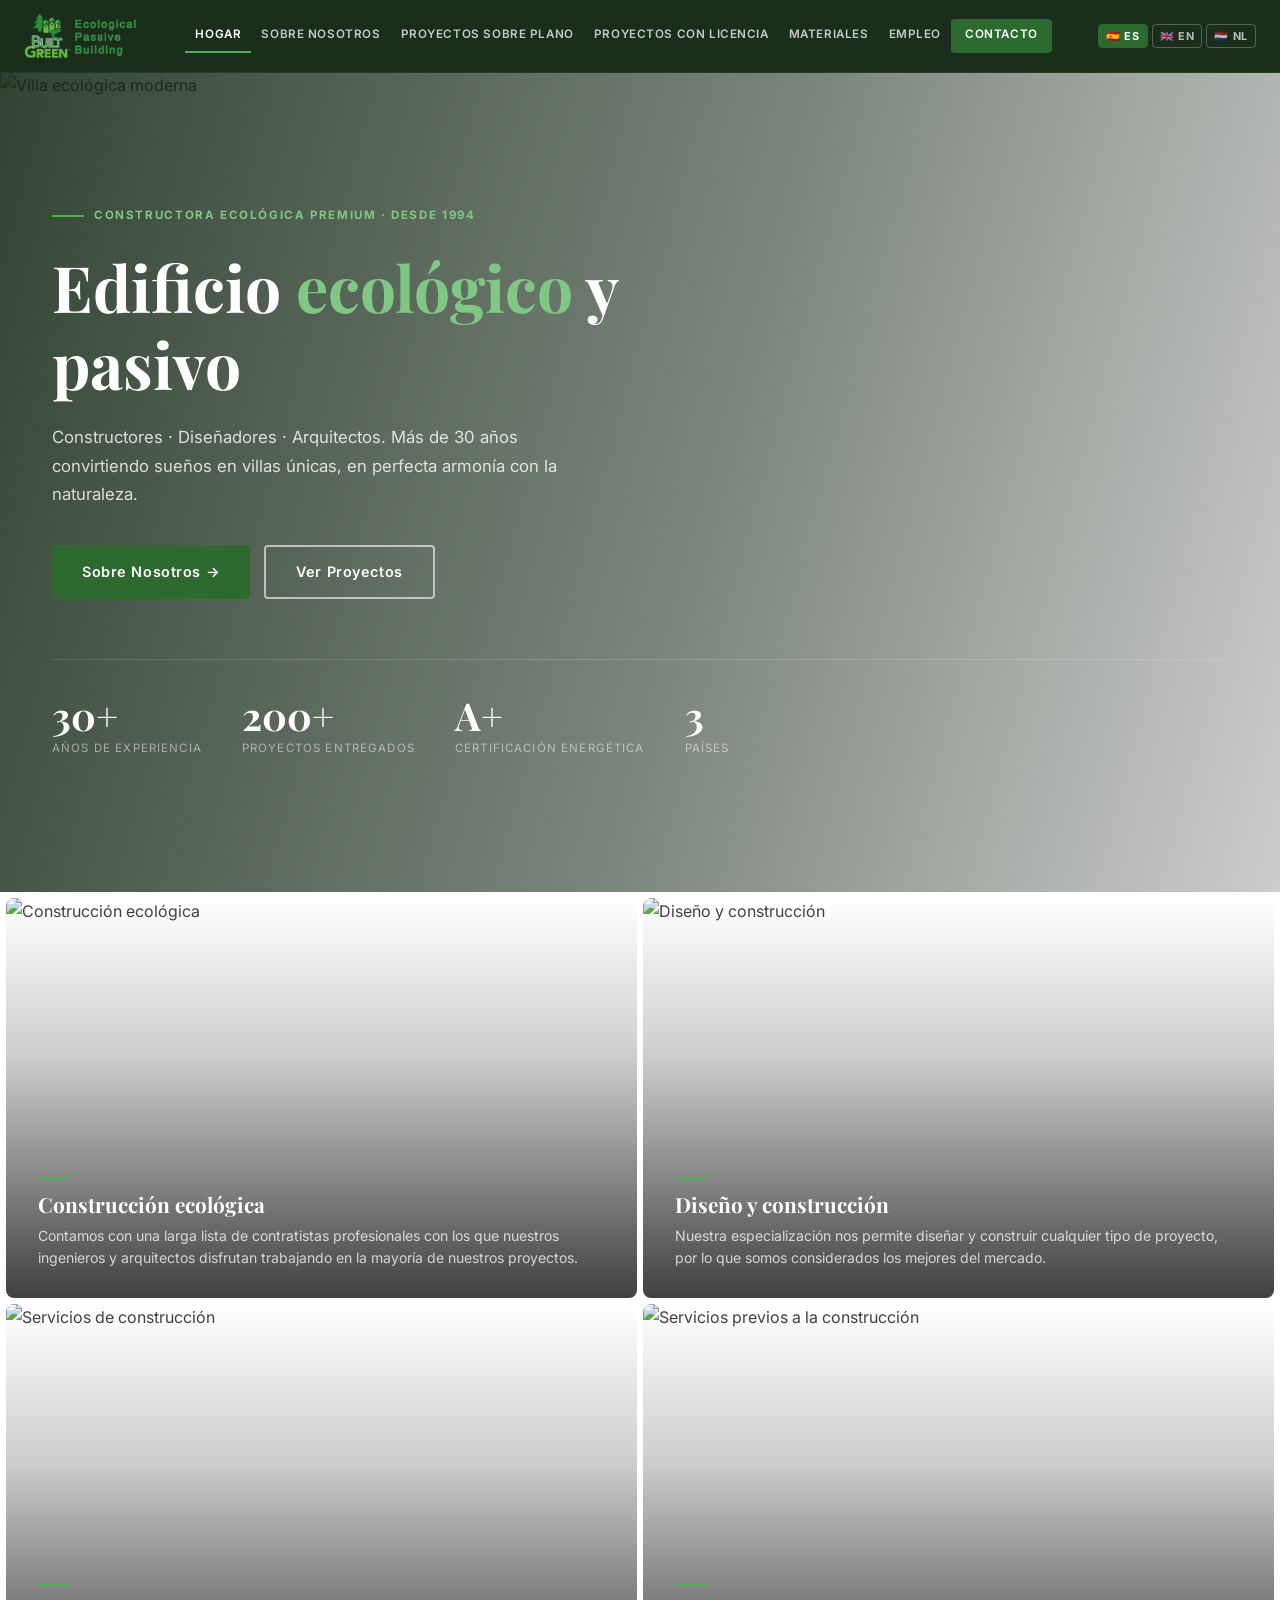
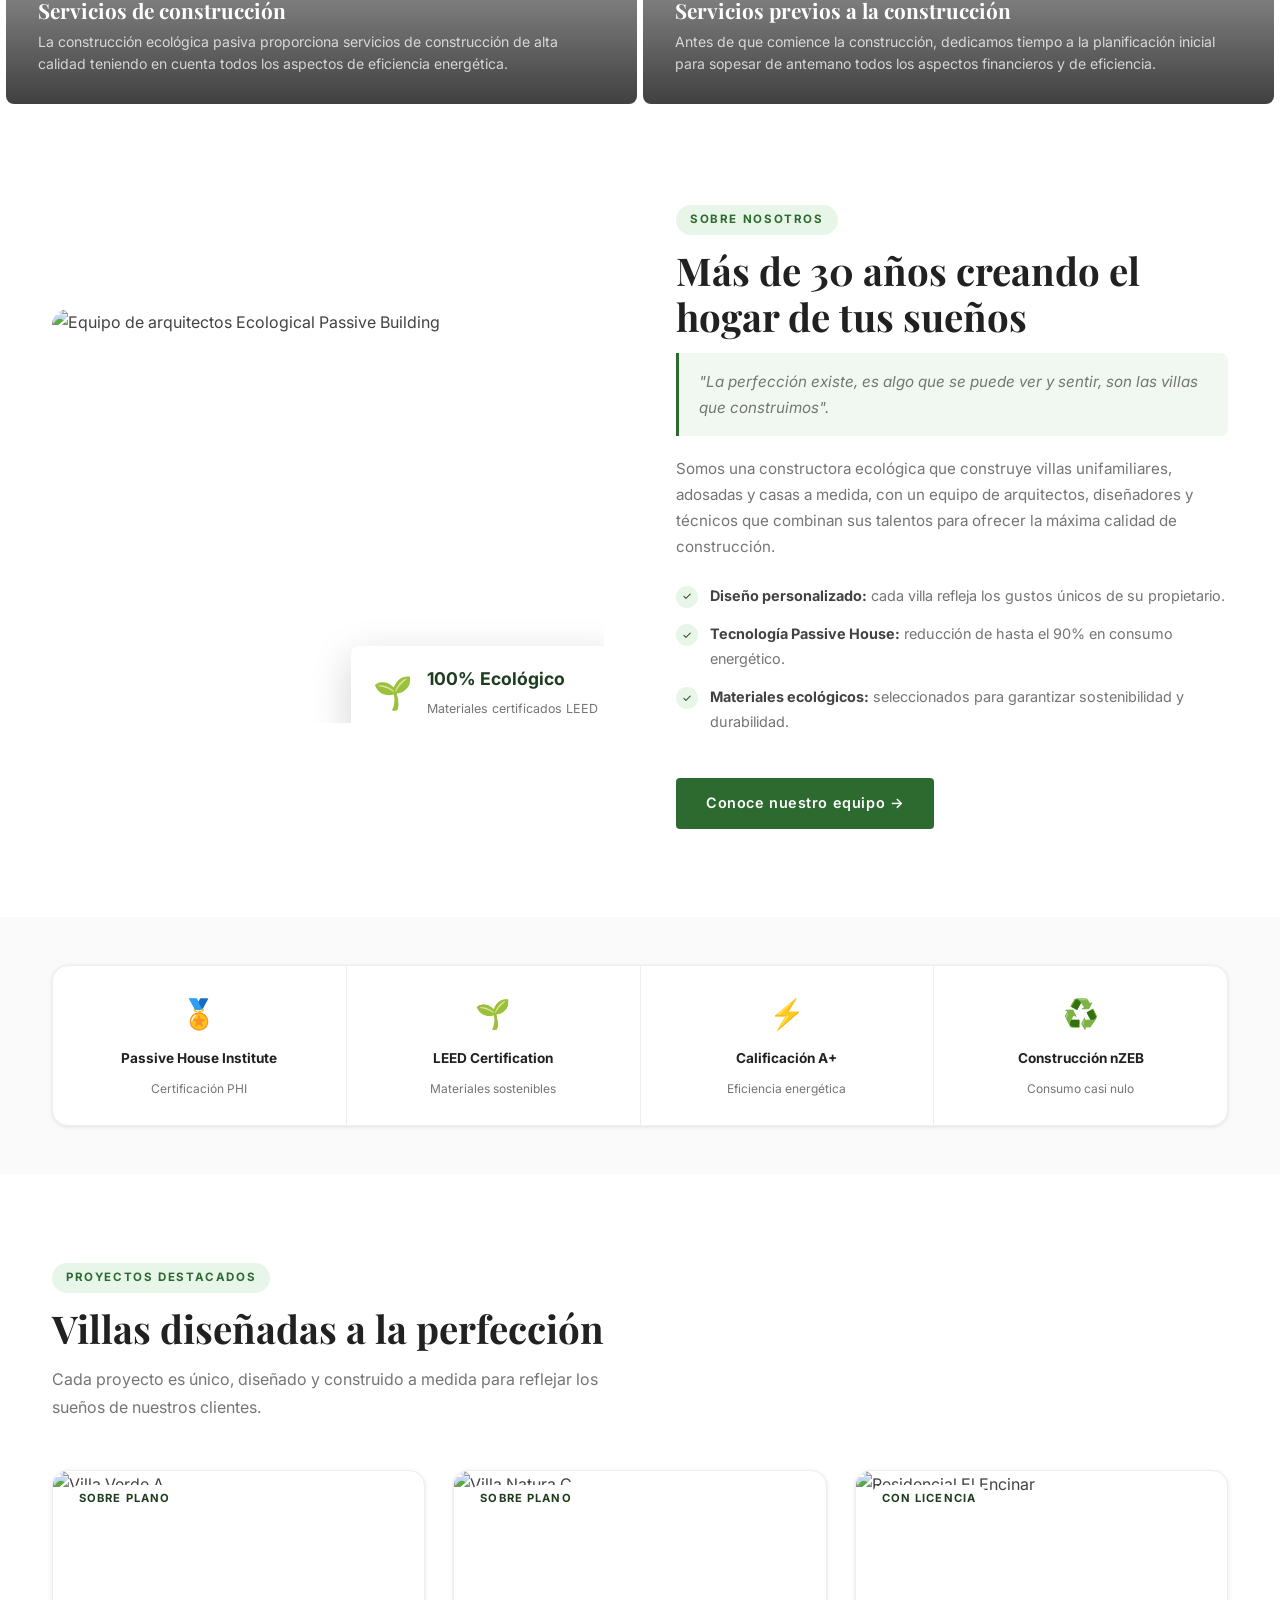
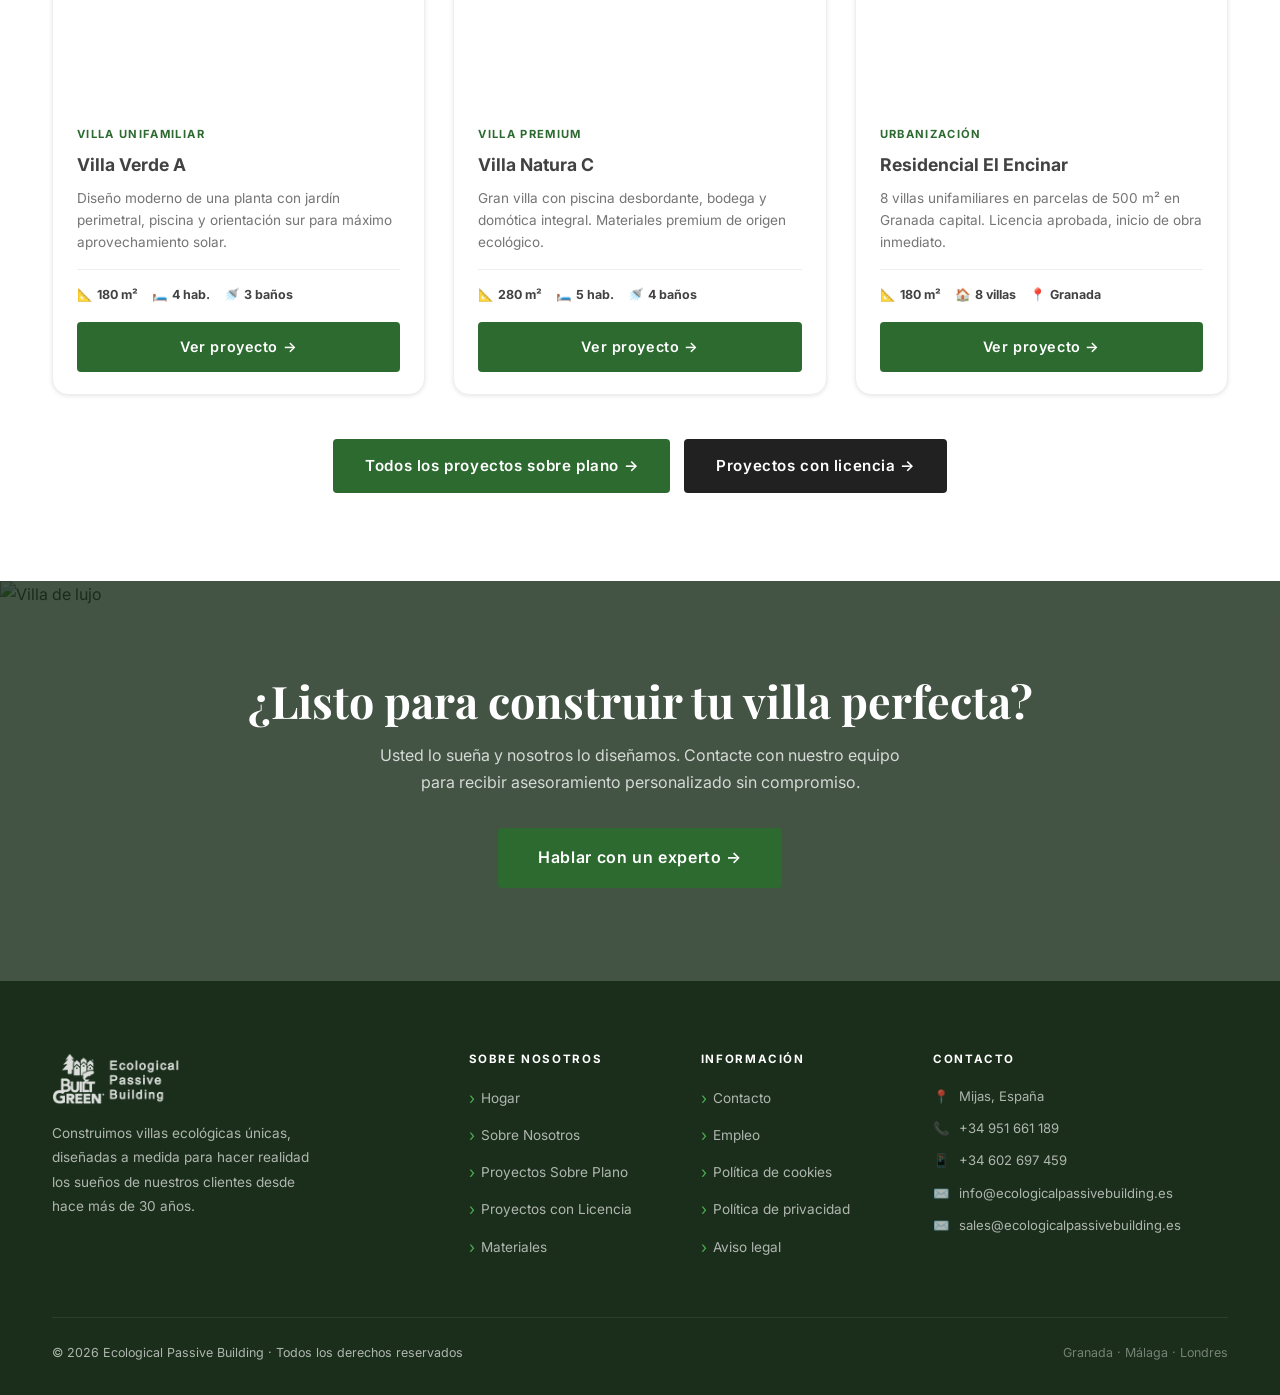
==== index.html @ 822f94fc "Add files via upload" ====
<!DOCTYPE html>
<html lang="es">
<head>
  <meta charset="UTF-8" />
  <meta name="viewport" content="width=device-width, initial-scale=1.0" />
  <title>Ecological Passive Building | Constructora Ecológica en España</title>
  <meta name="description" content="Constructora ecológica especializada en villas unifamiliares y casas pasivas en España. Más de 30 años diseñando y construyendo tu hogar perfecto en Granada y Málaga." />
  <meta name="keywords" content="construcción ecológica, casas pasivas, villas unifamiliares, Granada, Málaga, passive building, construcción sostenible, passive house" />
  <meta property="og:title" content="Ecological Passive Building | Constructora Ecológica" />
  <meta property="og:description" content="Villas unifamiliares y casas pasivas a medida. Más de 30 años de experiencia en construcción ecológica en España." />
  <meta property="og:type" content="website" />
  <meta property="og:image" content="https://images.unsplash.com/photo-1613977257363-707ba9348227?w=1200&q=80" />
  <link rel="canonical" href="https://www.ecologicalpassivebuilding.es/" />
  <link rel="icon" type="image/png" href="images/Logo.png" />
  <link rel="preconnect" href="https://fonts.googleapis.com" />
  <link href="https://fonts.googleapis.com/css2?family=Playfair+Display:wght@400;600;700&family=Inter:wght@300;400;500;600;700&display=swap" rel="stylesheet" />
  <link rel="stylesheet" href="css/styles.css" />
</head>
<body>

<!-- ══ NAVBAR ══════════════════════════════ -->
<nav id="navbar">
  <div class="nav-inner">
    <a href="index.html" class="nav-logo">
      <img src="images/Logo.png" alt="Ecological Passive Building" />
    </a>
    <div class="nav-links" id="navLinks">
      <a href="index.html" data-i18n="nav.home">Hogar</a>
      <a href="sobre-nosotros.html" data-i18n="nav.about">Sobre Nosotros</a>
      <a href="proyectos-plano.html" data-i18n="nav.plan">Proyectos Sobre Plano</a>
      <a href="proyectos-licencia.html" data-i18n="nav.license">Proyectos con Licencia</a>
      <a href="materiales.html" data-i18n="nav.materials">Materiales</a>
      <a href="empleo.html" data-i18n="nav.jobs">Empleo</a>
      <a href="contacto.html" class="nav-cta" data-i18n="nav.contact">Contacto</a>
    </div>
    <div class="nav-right">
      <div class="nav-flags">
        <button class="lang-btn" data-lang="es" title="Español">🇪🇸 ES</button>
        <button class="lang-btn" data-lang="en" title="English">🇬🇧 EN</button>
        <button class="lang-btn" data-lang="nl" title="Nederlands">🇳🇱 NL</button>
      </div>
      <button class="hamburger" id="hamburger" aria-label="Menú">
        <span></span><span></span><span></span>
      </button>
    </div>
  </div>
</nav>

<!-- ══ HERO ════════════════════════════════ -->
<section id="home-hero">
  <div class="home-hero-bg">
    <img src="https://images.unsplash.com/photo-1613977257363-707ba9348227?w=1920&q=85" alt="Villa ecológica moderna" loading="eager" />
  </div>
  <div class="home-hero-content container">
    <div class="hero-eyebrow">
      <span data-i18n="hero.eyebrow">Constructora Ecológica Premium · Desde 1994</span>
    </div>
    <h1 data-i18n="hero.h1">Edificio <em>ecológico</em> y pasivo</h1>
    <p data-i18n="hero.p">Constructores · Diseñadores · Arquitectos. Más de 30 años convirtiendo sueños en villas únicas, en perfecta armonía con la naturaleza.</p>
    <div class="hero-actions">
      <a href="sobre-nosotros.html" class="btn btn-primary" data-i18n="hero.btn1">Sobre Nosotros →</a>
      <a href="proyectos-plano.html" class="btn btn-outline" data-i18n="hero.btn2">Ver Proyectos</a>
    </div>
    <div class="hero-stats">
      <div class="hero-stat">
        <div class="stat-num">30+</div>
        <div class="stat-label" data-i18n="hero.stat1l">Años de experiencia</div>
      </div>
      <div class="hero-stat">
        <div class="stat-num">200+</div>
        <div class="stat-label" data-i18n="hero.stat2l">Proyectos entregados</div>
      </div>
      <div class="hero-stat">
        <div class="stat-num">A+</div>
        <div class="stat-label" data-i18n="hero.stat3l">Certificación energética</div>
      </div>
      <div class="hero-stat">
        <div class="stat-num">3</div>
        <div class="stat-label" data-i18n="hero.stat4l">Países</div>
      </div>
    </div>
  </div>
</section>

<!-- ══ SERVICES GRID ════════════════════════ -->
<section id="services">
  <div class="services-grid">
    <div class="service-card">
      <img src="https://images.unsplash.com/photo-1503387762-592deb58ef4e?w=900&q=80" alt="Construcción ecológica" loading="lazy" />
      <div class="service-content">
        <div class="service-line"></div>
        <h3 data-i18n="svc.h3.1">Construcción ecológica</h3>
        <p data-i18n="svc.p.1">Contamos con una larga lista de contratistas profesionales con los que nuestros ingenieros y arquitectos disfrutan trabajando en la mayoría de nuestros proyectos.</p>
      </div>
    </div>
    <div class="service-card">
      <img src="https://images.unsplash.com/photo-1486325212027-8081e485255e?w=900&q=80" alt="Diseño y construcción" loading="lazy" />
      <div class="service-content">
        <div class="service-line"></div>
        <h3 data-i18n="svc.h3.2">Diseño y construcción</h3>
        <p data-i18n="svc.p.2">Nuestra especialización nos permite diseñar y construir cualquier tipo de proyecto, por lo que somos considerados los mejores del mercado.</p>
      </div>
    </div>
    <div class="service-card">
      <img src="https://images.unsplash.com/photo-1558618666-fcd25c85cd64?w=900&q=80" alt="Servicios de construcción" loading="lazy" />
      <div class="service-content">
        <div class="service-line"></div>
        <h3 data-i18n="svc.h3.3">Servicios de construcción</h3>
        <p data-i18n="svc.p.3">La construcción ecológica pasiva proporciona servicios de construcción de alta calidad teniendo en cuenta todos los aspectos de eficiencia energética.</p>
      </div>
    </div>
    <div class="service-card">
      <img src="https://images.unsplash.com/photo-1600566753190-17f0baa2a6c3?w=900&q=80" alt="Servicios previos a la construcción" loading="lazy" />
      <div class="service-content">
        <div class="service-line"></div>
        <h3 data-i18n="svc.h3.4">Servicios previos a la construcción</h3>
        <p data-i18n="svc.p.4">Antes de que comience la construcción, dedicamos tiempo a la planificación inicial para sopesar de antemano todos los aspectos financieros y de eficiencia.</p>
      </div>
    </div>
  </div>
</section>

<!-- ══ ABOUT SNIPPET ════════════════════════ -->
<section class="section">
  <div class="container">
    <div class="split">
      <div class="split-img">
        <img src="https://images.unsplash.com/photo-1560179707-f14e90ef3623?w=800&q=80" alt="Equipo de arquitectos Ecological Passive Building" loading="lazy" />
        <div class="split-img-badge">
          <div class="badge-icon">🌱</div>
          <div class="badge-body">
            <strong>100% Ecológico</strong>
            <span>Materiales certificados LEED</span>
          </div>
        </div>
      </div>
      <div class="split-text">
        <span class="tag" data-i18n="about.tag">Sobre Nosotros</span>
        <h2 class="section-title" data-i18n="about.h2">Más de 30 años creando el hogar de tus sueños</h2>
        <blockquote data-i18n="about.quote">"La perfección existe, es algo que se puede ver y sentir, son las villas que construimos".</blockquote>
        <p style="color:var(--gray-600);font-size:.95rem;margin-bottom:16px;" data-i18n="about.p">
          Somos una constructora ecológica que construye villas unifamiliares, adosadas y casas a medida, con un equipo de arquitectos, diseñadores y técnicos que combinan sus talentos para ofrecer la máxima calidad de construcción.
        </p>
        <div class="feature-list">
          <div class="feature-item"><div class="feature-check">✓</div><p data-i18n="about.li1"><strong>Diseño personalizado:</strong> cada villa refleja los gustos únicos de su propietario.</p></div>
          <div class="feature-item"><div class="feature-check">✓</div><p data-i18n="about.li2"><strong>Tecnología Passive House:</strong> reducción de hasta el 90% en consumo energético.</p></div>
          <div class="feature-item"><div class="feature-check">✓</div><p data-i18n="about.li3"><strong>Materiales ecológicos:</strong> seleccionados para garantizar sostenibilidad y durabilidad.</p></div>
        </div>
        <a href="sobre-nosotros.html" class="btn btn-primary" style="margin-top:20px;" data-i18n="about.btn">Conoce nuestro equipo →</a>
      </div>
    </div>
  </div>
</section>

<!-- ══ CERTIFICATIONS ═══════════════════════ -->
<section class="section section-alt" style="padding:48px 0;">
  <div class="container">
    <div class="cert-strip">
      <div class="cert-item"><div class="icon">🏅</div><strong>Passive House Institute</strong><span>Certificación PHI</span></div>
      <div class="cert-item"><div class="icon">🌱</div><strong>LEED Certification</strong><span>Materiales sostenibles</span></div>
      <div class="cert-item"><div class="icon">⚡</div><strong>Calificación A+</strong><span>Eficiencia energética</span></div>
      <div class="cert-item"><div class="icon">♻️</div><strong>Construcción nZEB</strong><span>Consumo casi nulo</span></div>
    </div>
  </div>
</section>

<!-- ══ FEATURED PROJECTS ════════════════════ -->
<section class="section">
  <div class="container">
    <div class="section-header" style="margin-bottom:48px;">
      <span class="tag">Proyectos Destacados</span>
      <h2 class="section-title">Villas diseñadas a la perfección</h2>
      <p class="section-lead">Cada proyecto es único, diseñado y construido a medida para reflejar los sueños de nuestros clientes.</p>
    </div>
    <div class="grid-3">
      <div class="project-card">
        <div class="project-card-img">
          <img src="https://images.unsplash.com/photo-1600596542815-ffad4c1539a9?w=700&q=80" alt="Villa Verde A" loading="lazy" />
          <span class="card-badge">Sobre Plano</span>
        </div>
        <div class="project-card-body">
          <div class="card-category">Villa Unifamiliar</div>
          <div class="card-title">Villa Verde A</div>
          <div class="card-desc">Diseño moderno de una planta con jardín perimetral, piscina y orientación sur para máximo aprovechamiento solar.</div>
          <div class="card-meta">
            <span class="card-meta-item">📐 <strong>180 m²</strong></span>
            <span class="card-meta-item">🛏️ <strong>4 hab.</strong></span>
            <span class="card-meta-item">🚿 <strong>3 baños</strong></span>
          </div>
          <a href="proyectos-plano.html" class="btn btn-primary" style="width:100%;justify-content:center;margin-top:16px;">Ver proyecto →</a>
        </div>
      </div>
      <div class="project-card">
        <div class="project-card-img">
          <img src="https://images.unsplash.com/photo-1512917774080-9991f1c4c750?w=700&q=80" alt="Villa Natura C" loading="lazy" />
          <span class="card-badge">Sobre Plano</span>
        </div>
        <div class="project-card-body">
          <div class="card-category">Villa Premium</div>
          <div class="card-title">Villa Natura C</div>
          <div class="card-desc">Gran villa con piscina desbordante, bodega y domótica integral. Materiales premium de origen ecológico.</div>
          <div class="card-meta">
            <span class="card-meta-item">📐 <strong>280 m²</strong></span>
            <span class="card-meta-item">🛏️ <strong>5 hab.</strong></span>
            <span class="card-meta-item">🚿 <strong>4 baños</strong></span>
          </div>
          <a href="proyectos-plano.html" class="btn btn-primary" style="width:100%;justify-content:center;margin-top:16px;">Ver proyecto →</a>
        </div>
      </div>
      <div class="project-card">
        <div class="project-card-img">
          <img src="https://images.unsplash.com/photo-1600607687939-ce8a6c25118c?w=700&q=80" alt="Residencial El Encinar" loading="lazy" />
          <span class="card-badge">Con Licencia</span>
        </div>
        <div class="project-card-body">
          <div class="card-category">Urbanización</div>
          <div class="card-title">Residencial El Encinar</div>
          <div class="card-desc">8 villas unifamiliares en parcelas de 500 m² en Granada capital. Licencia aprobada, inicio de obra inmediato.</div>
          <div class="card-meta">
            <span class="card-meta-item">📐 <strong>180 m²</strong></span>
            <span class="card-meta-item">🏠 <strong>8 villas</strong></span>
            <span class="card-meta-item">📍 <strong>Granada</strong></span>
          </div>
          <a href="proyectos-licencia.html" class="btn btn-primary" style="width:100%;justify-content:center;margin-top:16px;">Ver proyecto →</a>
        </div>
      </div>
    </div>
    <div style="text-align:center;margin-top:44px;display:flex;gap:14px;justify-content:center;flex-wrap:wrap;">
      <a href="proyectos-plano.html" class="btn btn-primary" style="font-size:.95rem;padding:14px 32px;">Todos los proyectos sobre plano →</a>
      <a href="proyectos-licencia.html" class="btn btn-dark" style="font-size:.95rem;padding:14px 32px;">Proyectos con licencia →</a>
    </div>
  </div>
</section>

<!-- ══ CTA BANNER ═══════════════════════════ -->
<section style="position:relative;height:400px;overflow:hidden;display:flex;align-items:center;">
  <img src="https://images.unsplash.com/photo-1600585154340-be6161a56a0c?w=1920&q=80" alt="Villa de lujo"
       style="position:absolute;inset:0;width:100%;height:100%;object-fit:cover;" loading="lazy" />
  <div style="position:absolute;inset:0;background:rgba(15,35,16,.78);"></div>
  <div class="container" style="position:relative;z-index:1;text-align:center;">
    <h2 style="font-size:clamp(1.8rem,3.5vw,2.8rem);color:#fff;margin-bottom:14px;" data-i18n="cta.h2">¿Listo para construir tu villa perfecta?</h2>
    <p style="font-size:1rem;color:rgba(255,255,255,.78);max-width:520px;margin:0 auto 32px;" data-i18n="cta.p">Usted lo sueña y nosotros lo diseñamos. Contacte con nuestro equipo para recibir asesoramiento personalizado sin compromiso.</p>
    <a href="contacto.html" class="btn btn-primary" style="font-size:1rem;padding:16px 40px;" data-i18n="cta.btn">Hablar con un experto →</a>
  </div>
</section>

<!-- ══ FOOTER ════════════════════════════════ -->
<footer>
  <div class="container">
    <div class="footer-grid">
      <div class="footer-brand">
        <img src="images/Logo.png" alt="Ecological Passive Building" />
        <p data-i18n="footer.tagline">Construimos villas ecológicas únicas, diseñadas a medida para hacer realidad los sueños de nuestros clientes desde hace más de 30 años.</p>
      </div>
      <div class="footer-col">
        <h5 data-i18n="footer.col1">Sobre Nosotros</h5>
        <ul>
          <li><a href="index.html" data-i18n="nav.home">Hogar</a></li>
          <li><a href="sobre-nosotros.html" data-i18n="nav.about">Sobre Nosotros</a></li>
          <li><a href="proyectos-plano.html" data-i18n="nav.plan">Proyectos sobre plano</a></li>
          <li><a href="proyectos-licencia.html" data-i18n="nav.license">Proyectos con licencia</a></li>
          <li><a href="materiales.html" data-i18n="nav.materials">Materiales</a></li>
        </ul>
      </div>
      <div class="footer-col">
        <h5 data-i18n="footer.col2">Información</h5>
        <ul>
          <li><a href="contacto.html" data-i18n="nav.contact">Contacto</a></li>
          <li><a href="empleo.html" data-i18n="nav.jobs">Empleo</a></li>
          <li><a href="politica-cookies.html">Política de cookies</a></li>
          <li><a href="politica-privacidad.html">Política de privacidad</a></li>
          <li><a href="aviso-legal.html">Aviso legal</a></li>
        </ul>
      </div>
      <div class="footer-col">
        <h5 data-i18n="footer.col3">Contacto</h5>
        <div class="footer-contact-row">📍 <span>Mijas, España</span></div>
        <div class="footer-contact-row">📞 <a href="https://wa.me/34951661189" style="color:inherit;" target="_blank" rel="noopener">+34 951 661 189</a></div>
        <div class="footer-contact-row">📱 <a href="https://wa.me/34602697459" style="color:inherit;" target="_blank" rel="noopener">+34 602 697 459</a></div>
        <div class="footer-contact-row">✉️ <a href="mailto:info@ecologicalpassivebuilding.es" style="color:inherit;">info@ecologicalpassivebuilding.es</a></div>
        <div class="footer-contact-row">✉️ <a href="mailto:sales@ecologicalpassivebuilding.es" style="color:inherit;">sales@ecologicalpassivebuilding.es</a></div>
      </div>
    </div>
    <div class="footer-bottom">
      <span data-i18n="footer.copy">© 2026 Ecological Passive Building · Todos los derechos reservados</span>
      <span style="color:rgba(255,255,255,.4);">Granada · Málaga · Londres</span>
    </div>
  </div>
</footer>

<button id="scrollTop" aria-label="Volver arriba">↑</button>
<script src="js/main.js"></script>
</body>
</html>
---- css/styles.css ----
/* ─── Reset & Variables ─── */
*, *::before, *::after { box-sizing: border-box; margin: 0; padding: 0; }

:root {
  --green-dark:   #1e3d20;
  --green-mid:    #2d6a30;
  --green-accent: #4caf50;
  --green-light:  #81c784;
  --green-pale:   #e8f5e9;
  --green-ultra:  #f1f8f1;
  --white:        #ffffff;
  --gray-50:      #fafafa;
  --gray-100:     #f5f5f5;
  --gray-200:     #eeeeee;
  --gray-400:     #bdbdbd;
  --gray-600:     #757575;
  --gray-800:     #424242;
  --gray-900:     #212121;
  --nav-bg:       #1a2e1b;
  --shadow-sm:    0 1px 4px rgba(0,0,0,.10);
  --shadow-md:    0 4px 20px rgba(0,0,0,.13);
  --shadow-lg:    0 12px 40px rgba(0,0,0,.18);
  --radius:       8px;
  --radius-lg:    16px;
  --transition:   .3s ease;
  --max-width:    1240px;
}

html { scroll-behavior: smooth; font-size: 16px; }
body { font-family: 'Inter', 'Segoe UI', Arial, sans-serif; color: var(--gray-800); background: var(--white); line-height: 1.7; }
h1,h2,h3,h4,h5 { font-family: 'Playfair Display', Georgia, serif; line-height: 1.2; color: var(--gray-900); }
a { text-decoration: none; color: inherit; }
img { display: block; max-width: 100%; }
ul { list-style: none; }
.container { max-width: var(--max-width); margin: 0 auto; padding: 0 32px; }

/* ─── UTILITIES ─── */
.tag {
  display: inline-block; font-size: .72rem; font-weight: 700;
  letter-spacing: .14em; text-transform: uppercase;
  color: var(--green-mid); background: var(--green-pale);
  padding: 5px 14px; border-radius: 999px; margin-bottom: 12px;
}
.section-title { font-size: clamp(1.7rem, 3vw, 2.4rem); margin-bottom: 14px; }
.section-lead { font-size: 1rem; color: var(--gray-600); max-width: 600px; line-height: 1.8; }
.text-center { text-align: center; }
.text-center .section-lead { margin: 0 auto; }

.btn {
  display: inline-flex; align-items: center; gap: 8px;
  padding: 13px 30px; border-radius: 4px;
  font-weight: 600; font-size: .9rem; cursor: pointer;
  transition: var(--transition); border: none; font-family: inherit;
  letter-spacing: .04em;
}
.btn-primary { background: var(--green-mid); color: var(--white); }
.btn-primary:hover { background: var(--green-dark); transform: translateY(-1px); box-shadow: var(--shadow-md); }
.btn-outline { background: transparent; color: var(--white); border: 2px solid rgba(255,255,255,.6); }
.btn-outline:hover { background: rgba(255,255,255,.1); border-color: var(--white); }
.btn-dark { background: var(--gray-900); color: var(--white); }
.btn-dark:hover { background: var(--gray-800); }

/* ─── NAVBAR ─── */
#navbar {
  position: fixed; top: 0; left: 0; right: 0; z-index: 1000;
  background: var(--nav-bg);
  border-bottom: 1px solid rgba(255,255,255,.06);
  transition: var(--transition);
}
#navbar.scrolled { box-shadow: var(--shadow-md); }
.nav-inner {
  max-width: 1400px; margin: 0 auto; padding: 0 24px;
  display: flex; align-items: center; gap: 16px; height: 72px;
}
.nav-logo { display: flex; align-items: center; gap: 10px; flex-shrink: 0; }
.nav-logo img { height: 46px; width: auto; }
.nav-links {
  display: flex; align-items: center; gap: 0; flex: 1;
  justify-content: center; flex-wrap: nowrap; white-space: nowrap;
}
.nav-links a {
  padding: 6px 10px; font-size: .73rem; font-weight: 600;
  color: rgba(255,255,255,.75); letter-spacing: .05em; text-transform: uppercase;
  border-bottom: 2px solid transparent; white-space: nowrap;
  transition: var(--transition);
}
.nav-links a:hover { color: var(--white); }
.nav-links a.active { color: var(--white); border-bottom-color: var(--green-accent); }
.nav-right { display: flex; align-items: center; gap: 10px; flex-shrink: 0; }
.nav-flags { display: flex; gap: 4px; align-items: center; }
.lang-btn {
  background: none; border: 1px solid rgba(255,255,255,.25); border-radius: 4px;
  color: rgba(255,255,255,.7); font-size: .68rem; font-weight: 700;
  letter-spacing: .06em; padding: 4px 7px; cursor: pointer;
  transition: var(--transition); display: flex; align-items: center; gap: 4px;
  font-family: inherit;
}
.lang-btn:hover, .lang-btn.active { background: var(--green-mid); border-color: var(--green-mid); color: var(--white); }
.nav-cta { background: var(--green-mid) !important; color: var(--white) !important; border-radius: 4px; padding: 6px 14px !important; }
.nav-cta:hover { background: var(--green-accent) !important; border-bottom-color: transparent !important; }
.hamburger { display: none; flex-direction: column; gap: 5px; cursor: pointer; background: none; border: none; padding: 6px; }
.hamburger span { display: block; width: 22px; height: 2px; background: var(--white); border-radius: 2px; transition: var(--transition); }

/* ─── PAGE HERO (inner pages) ─── */
.page-hero {
  margin-top: 72px; height: 340px; position: relative;
  overflow: hidden; display: flex; align-items: flex-end;
}
.page-hero img { position: absolute; inset: 0; width: 100%; height: 100%; object-fit: cover; }
.page-hero::after { content: ''; position: absolute; inset: 0; background: linear-gradient(to top, rgba(0,0,0,.65) 0%, rgba(0,0,0,.2) 60%, transparent 100%); }
.page-hero-content {
  position: relative; z-index: 1;
  padding: 32px; width: 100%;
  max-width: var(--max-width); margin: 0 auto;
}
.breadcrumb { display: flex; align-items: center; gap: 8px; margin-bottom: 10px; }
.breadcrumb a, .breadcrumb span { font-size: .78rem; text-transform: uppercase; letter-spacing: .1em; font-weight: 600; }
.breadcrumb a { color: var(--green-accent); }
.breadcrumb .sep, .breadcrumb span:last-child { color: rgba(255,255,255,.6); }
.page-hero h1 { font-size: clamp(1.8rem, 3.5vw, 2.8rem); color: var(--white); }

/* ─── HOME HERO ─── */
#home-hero {
  margin-top: 72px; min-height: calc(100vh - 80px);
  position: relative; display: flex; align-items: center;
}
.home-hero-bg { position: absolute; inset: 0; }
.home-hero-bg img { width: 100%; height: 100%; object-fit: cover; }
.home-hero-bg::after { content: ''; position: absolute; inset: 0; background: linear-gradient(105deg, rgba(15,35,16,.85) 0%, rgba(15,35,16,.55) 55%, rgba(0,0,0,.2) 100%); }
.home-hero-content { position: relative; z-index: 1; padding: 80px 32px; max-width: var(--max-width); margin: 0 auto; width: 100%; }
.hero-eyebrow { display: flex; align-items: center; gap: 10px; margin-bottom: 24px; }
.hero-eyebrow span { font-size: .72rem; font-weight: 700; letter-spacing: .14em; text-transform: uppercase; color: var(--green-light); }
.hero-eyebrow::before { content: ''; display: block; width: 32px; height: 2px; background: var(--green-accent); }
.home-hero-content h1 { font-size: clamp(2.4rem, 5vw, 4rem); color: var(--white); max-width: 680px; margin-bottom: 20px; }
.home-hero-content h1 em { color: var(--green-light); font-style: normal; }
.home-hero-content p { font-size: 1.05rem; color: rgba(255,255,255,.8); max-width: 520px; margin-bottom: 36px; }
.hero-actions { display: flex; gap: 14px; flex-wrap: wrap; margin-bottom: 60px; }
.hero-stats { display: flex; gap: 0; border-top: 1px solid rgba(255,255,255,.15); padding-top: 36px; flex-wrap: wrap; }
.hero-stat { padding: 0 40px 0 0; }
.hero-stat:first-child { padding-left: 0; }
.stat-num { font-family: 'Playfair Display', serif; font-size: 2.4rem; color: var(--white); font-weight: 700; line-height: 1; }
.stat-label { font-size: .72rem; text-transform: uppercase; letter-spacing: .1em; color: rgba(255,255,255,.5); margin-top: 4px; }

/* ─── HOME SERVICES GRID ─── */
#services { padding: 6px 0; }
.services-grid { display: grid; grid-template-columns: 1fr 1fr; gap: 6px; padding: 0 6px 6px; }
.service-card { position: relative; height: 400px; overflow: hidden; border-radius: var(--radius); }
.service-card img { width: 100%; height: 100%; object-fit: cover; transition: transform .6s ease; }
.service-card:hover img { transform: scale(1.05); }
.service-card::after { content: ''; position: absolute; inset: 0; background: linear-gradient(to top, rgba(0,0,0,.75) 0%, rgba(0,0,0,.2) 60%, transparent 100%); }
.service-content { position: absolute; bottom: 0; left: 0; right: 0; z-index: 1; padding: 28px 32px; }
.service-line { width: 32px; height: 2px; background: var(--green-accent); margin-bottom: 12px; }
.service-content h3 { font-size: 1.3rem; color: var(--white); margin-bottom: 8px; }
.service-content p { font-size: .88rem; color: rgba(255,255,255,.75); line-height: 1.6; }

/* ─── SECTION PADDING ─── */
.section { padding: 88px 0; }
.section-alt { background: var(--gray-50); }
.section-dark { background: var(--nav-bg); }
.section-green { background: var(--green-ultra); }

/* ─── SPLIT LAYOUT ─── */
.split { display: grid; grid-template-columns: 1fr 1fr; gap: 72px; align-items: center; }
.split-img { position: relative; border-radius: var(--radius-lg); overflow: hidden; }
.split-img img { width: 100%; height: 100%; object-fit: cover; aspect-ratio: 4/3; }
.split-img-badge {
  position: absolute; bottom: -16px; right: -16px;
  background: var(--white); border-radius: var(--radius); padding: 18px 22px;
  box-shadow: var(--shadow-lg); display: flex; align-items: center; gap: 14px;
}
.badge-icon { font-size: 2rem; }
.badge-body strong { display: block; font-size: 1.1rem; color: var(--green-dark); }
.badge-body span { font-size: .78rem; color: var(--gray-600); }
.split-text blockquote {
  border-left: 3px solid var(--green-mid); padding: 16px 20px;
  background: var(--green-ultra); border-radius: 0 var(--radius) var(--radius) 0;
  font-style: italic; color: var(--gray-600); margin-bottom: 20px; font-size: .95rem;
}
.feature-list { display: flex; flex-direction: column; gap: 14px; margin: 24px 0; }
.feature-item { display: flex; align-items: flex-start; gap: 12px; }
.feature-check { width: 22px; height: 22px; border-radius: 50%; background: var(--green-pale); display: flex; align-items: center; justify-content: center; font-size: .7rem; flex-shrink: 0; margin-top: 2px; color: var(--green-dark); }
.feature-item p { font-size: .9rem; color: var(--gray-600); }
.feature-item strong { color: var(--gray-800); }

/* ─── PROJECT CARDS ─── */
.grid-3 { display: grid; grid-template-columns: repeat(3,1fr); gap: 28px; }
.grid-2 { display: grid; grid-template-columns: repeat(2,1fr); gap: 28px; }
.project-card { border-radius: var(--radius-lg); overflow: hidden; background: var(--white); box-shadow: var(--shadow-sm); transition: var(--transition); border: 1px solid var(--gray-200); }
.project-card:hover { box-shadow: var(--shadow-lg); transform: translateY(-4px); }
.project-card-img { position: relative; overflow: hidden; }
.project-card-img img { width: 100%; aspect-ratio: 16/10; object-fit: cover; transition: transform .5s ease; }
.project-card:hover .project-card-img img { transform: scale(1.04); }
.project-card-img .card-badge {
  position: absolute; top: 14px; left: 14px;
  background: var(--white); color: var(--green-dark); font-size: .7rem; font-weight: 700;
  text-transform: uppercase; letter-spacing: .1em; padding: 4px 12px; border-radius: 999px;
}
.project-card-body { padding: 22px 24px; }
.card-category { font-size: .7rem; font-weight: 700; text-transform: uppercase; letter-spacing: .12em; color: var(--green-mid); margin-bottom: 6px; }
.card-title { font-size: 1.1rem; font-weight: 700; margin-bottom: 8px; }
.card-desc { font-size: .85rem; color: var(--gray-600); margin-bottom: 16px; line-height: 1.6; }
.card-meta { display: flex; gap: 14px; border-top: 1px solid var(--gray-200); padding-top: 14px; flex-wrap: wrap; }
.card-meta-item { font-size: .78rem; color: var(--gray-600); display: flex; align-items: center; gap: 4px; }
.card-meta-item strong { color: var(--gray-800); }

/* ─── LICENSE CARDS ─── */
.license-card { border-radius: var(--radius-lg); overflow: hidden; background: var(--white); box-shadow: var(--shadow-sm); border: 1px solid var(--gray-200); transition: var(--transition); }
.license-card:hover { box-shadow: var(--shadow-lg); transform: translateY(-4px); }
.license-card-img img { width: 100%; aspect-ratio: 16/9; object-fit: cover; }
.license-card-body { padding: 24px 28px; }
.status-pill { display: inline-flex; align-items: center; gap: 6px; font-size: .72rem; font-weight: 700; text-transform: uppercase; letter-spacing: .08em; padding: 4px 12px; border-radius: 999px; margin-bottom: 12px; }
.status-pill .dot { width: 7px; height: 7px; border-radius: 50%; }
.status-approved { background: #e8f5e9; color: #1b5e20; }
.status-approved .dot { background: #4caf50; }
.status-progress { background: #fff8e1; color: #e65100; }
.status-progress .dot { background: #ff9800; }
.license-name { font-size: 1.2rem; font-weight: 700; margin-bottom: 8px; }
.license-desc { font-size: .88rem; color: var(--gray-600); margin-bottom: 20px; line-height: 1.6; }
.license-specs { display: grid; grid-template-columns: repeat(3,1fr); background: var(--green-ultra); border-radius: var(--radius); padding: 14px; gap: 8px; }
.spec { text-align: center; }
.spec-val { font-weight: 700; color: var(--green-dark); font-size: .95rem; }
.spec-key { font-size: .68rem; color: var(--gray-600); text-transform: uppercase; letter-spacing: .06em; }

/* ─── MATERIAL CARDS ─── */
.material-card {
  background: var(--white); border-radius: var(--radius-lg); padding: 28px;
  text-align: center; box-shadow: var(--shadow-sm); border: 1px solid var(--gray-200);
  transition: var(--transition);
}
.material-card:hover { border-color: var(--green-light); box-shadow: var(--shadow-md); transform: translateY(-3px); }
.material-card img { width: 100%; aspect-ratio: 3/2; object-fit: cover; border-radius: var(--radius); margin-bottom: 18px; }
.material-icon { font-size: 2.2rem; margin-bottom: 12px; }
.material-name { font-weight: 700; font-size: .95rem; margin-bottom: 8px; }
.material-desc { font-size: .82rem; color: var(--gray-600); line-height: 1.6; }
.material-tag { display: inline-block; margin-top: 12px; font-size: .68rem; font-weight: 700; text-transform: uppercase; letter-spacing: .08em; background: var(--green-pale); color: var(--green-dark); padding: 3px 10px; border-radius: 999px; }

/* ─── CONTACT ─── */
.contact-wrapper { display: grid; grid-template-columns: 1fr 1.5fr; gap: 56px; align-items: start; }
.contact-offices { display: flex; flex-direction: column; gap: 16px; margin-top: 28px; }
.office-card { background: var(--white); border-left: 3px solid var(--green-mid); border-radius: 0 var(--radius) var(--radius) 0; padding: 18px 20px; box-shadow: var(--shadow-sm); }
.office-name { font-weight: 700; color: var(--green-dark); font-size: .9rem; margin-bottom: 4px; }
.office-addr { font-size: .82rem; color: var(--gray-600); line-height: 1.6; }
.contact-detail-row { display: flex; align-items: flex-start; gap: 10px; font-size: .88rem; color: var(--gray-600); margin-bottom: 8px; }
.contact-detail-row .icon { font-size: 1rem; flex-shrink: 0; margin-top: 2px; }
.contact-form-box { background: var(--white); border-radius: var(--radius-lg); padding: 40px; box-shadow: var(--shadow-md); border: 1px solid var(--gray-200); }
.form-title { font-size: 1.35rem; margin-bottom: 6px; }
.form-sub { font-size: .85rem; color: var(--gray-600); margin-bottom: 28px; }
.form-row { display: grid; grid-template-columns: 1fr 1fr; gap: 16px; }
.form-group { margin-bottom: 16px; }
.form-group label { display: block; font-size: .78rem; font-weight: 700; text-transform: uppercase; letter-spacing: .06em; color: var(--gray-700, var(--gray-800)); margin-bottom: 6px; }
.form-group input,
.form-group select,
.form-group textarea {
  width: 100%; padding: 11px 14px;
  border: 1.5px solid var(--gray-200); border-radius: var(--radius);
  font-size: .9rem; font-family: inherit; background: var(--gray-50);
  color: var(--gray-800); outline: none; transition: var(--transition);
}
.form-group input:focus,
.form-group select:focus,
.form-group textarea:focus { border-color: var(--green-mid); background: var(--white); box-shadow: 0 0 0 3px rgba(45,106,48,.1); }
.form-group textarea { resize: vertical; min-height: 110px; }
.form-success { display: none; background: #e8f5e9; border: 1px solid #a5d6a7; border-radius: var(--radius); padding: 14px 16px; color: #1b5e20; font-size: .88rem; margin-top: 12px; }

/* ─── JOBS ─── */
.jobs-filter { display: flex; gap: 10px; flex-wrap: wrap; margin-bottom: 32px; }
.filter-btn { padding: 8px 18px; border-radius: 999px; border: 1.5px solid var(--gray-200); background: var(--white); color: var(--gray-600); font-size: .82rem; font-weight: 600; cursor: pointer; transition: var(--transition); font-family: inherit; }
.filter-btn.active, .filter-btn:hover { border-color: var(--green-mid); background: var(--green-pale); color: var(--green-dark); }
.jobs-list { display: flex; flex-direction: column; gap: 16px; }
.job-card { background: var(--white); border: 1.5px solid var(--gray-200); border-radius: var(--radius-lg); padding: 26px 30px; display: flex; justify-content: space-between; align-items: center; gap: 20px; flex-wrap: wrap; transition: var(--transition); }
.job-card:hover { border-color: var(--green-light); box-shadow: var(--shadow-md); }
.job-left { flex: 1; min-width: 260px; }
.job-dept { font-size: .7rem; font-weight: 700; text-transform: uppercase; letter-spacing: .12em; color: var(--green-mid); margin-bottom: 6px; }
.job-title { font-size: 1.1rem; font-weight: 700; color: var(--gray-900); margin-bottom: 10px; }
.job-tags { display: flex; gap: 8px; flex-wrap: wrap; }
.job-tag { font-size: .74rem; padding: 3px 10px; border-radius: 999px; background: var(--green-pale); color: var(--green-dark); font-weight: 500; }
.job-tag.neutral { background: var(--gray-100); color: var(--gray-600); }
.job-right { display: flex; flex-direction: column; align-items: flex-end; gap: 10px; }
.job-date { font-size: .78rem; color: var(--gray-600); }

/* ─── MODAL ─── */
.modal-overlay { position: fixed; inset: 0; background: rgba(0,0,0,.55); display: flex; align-items: center; justify-content: center; z-index: 2000; padding: 24px; opacity: 0; pointer-events: none; transition: opacity var(--transition); }
.modal-overlay.open { opacity: 1; pointer-events: all; }
.modal { background: var(--white); border-radius: var(--radius-lg); width: 100%; max-width: 600px; max-height: 90vh; overflow-y: auto; padding: 40px; transform: translateY(16px); transition: transform var(--transition); }
.modal-overlay.open .modal { transform: translateY(0); }
.modal-head { display: flex; justify-content: space-between; align-items: flex-start; margin-bottom: 24px; gap: 12px; }
.modal-close { background: var(--gray-100); border: none; width: 32px; height: 32px; border-radius: 50%; cursor: pointer; font-size: 1rem; display: flex; align-items: center; justify-content: center; flex-shrink: 0; transition: var(--transition); }
.modal-close:hover { background: var(--gray-200); }

/* ─── CERTIFICATIONS STRIP ─── */
.cert-strip { display: flex; gap: 0; background: var(--white); border-radius: var(--radius-lg); overflow: hidden; box-shadow: var(--shadow-sm); border: 1px solid var(--gray-200); }
.cert-item { flex: 1; padding: 24px 20px; text-align: center; border-right: 1px solid var(--gray-200); }
.cert-item:last-child { border-right: none; }
.cert-item .icon { font-size: 1.8rem; margin-bottom: 8px; }
.cert-item strong { display: block; font-size: .85rem; color: var(--gray-900); margin-bottom: 4px; }
.cert-item span { font-size: .75rem; color: var(--gray-600); }

/* ─── FOOTER ─── */
footer { background: var(--nav-bg); color: rgba(255,255,255,.65); padding: 72px 0 32px; }
.footer-grid { display: grid; grid-template-columns: 2fr 1fr 1fr 1.6fr; gap: 48px; margin-bottom: 56px; }
.footer-brand { }
.footer-brand img { height: 52px; width: auto; margin-bottom: 16px; filter: brightness(0) invert(1); opacity: .85; }
.footer-brand p { font-size: .85rem; line-height: 1.8; max-width: 260px; }
.footer-col h5 { color: var(--white); font-size: .72rem; font-weight: 700; text-transform: uppercase; letter-spacing: .14em; margin-bottom: 18px; font-family: inherit; }
.footer-col ul { display: flex; flex-direction: column; gap: 10px; }
.footer-col ul li a { font-size: .85rem; transition: color var(--transition); display: flex; align-items: center; gap: 6px; }
.footer-col ul li a::before { content: '›'; color: var(--green-accent); font-size: 1rem; }
.footer-col ul li a:hover { color: var(--white); }
.footer-contact-row { display: flex; align-items: flex-start; gap: 10px; font-size: .82rem; margin-bottom: 10px; }
.footer-bottom { border-top: 1px solid rgba(255,255,255,.08); padding-top: 24px; display: flex; justify-content: space-between; align-items: center; font-size: .78rem; flex-wrap: wrap; gap: 8px; }

/* ─── SCROLL TOP ─── */
#scrollTop { position: fixed; bottom: 24px; right: 24px; z-index: 999; width: 44px; height: 44px; border-radius: var(--radius); background: var(--green-mid); color: var(--white); border: none; cursor: pointer; font-size: 1rem; box-shadow: var(--shadow-md); transition: var(--transition); opacity: 0; pointer-events: none; display: flex; align-items: center; justify-content: center; }
#scrollTop.visible { opacity: 1; pointer-events: all; }
#scrollTop:hover { background: var(--green-dark); transform: translateY(-2px); }

/* ─── ABOUT PAGE TEAM ─── */
.team-grid { display: grid; grid-template-columns: repeat(3, 1fr); gap: 28px; }
.team-card { text-align: center; }
.team-card img { width: 100%; aspect-ratio: 1; object-fit: cover; object-position: top; border-radius: var(--radius-lg); margin-bottom: 16px; }
.team-name { font-size: 1.05rem; font-weight: 700; margin-bottom: 4px; }
.team-role { font-size: .82rem; color: var(--green-mid); font-weight: 600; }

/* ─── NUMBERS BAR ─── */
.numbers-bar { display: grid; grid-template-columns: repeat(4,1fr); gap: 0; background: var(--green-dark); border-radius: var(--radius-lg); overflow: hidden; }
.number-item { padding: 36px 28px; text-align: center; border-right: 1px solid rgba(255,255,255,.1); }
.number-item:last-child { border-right: none; }
.number-val { font-family: 'Playfair Display', serif; font-size: 2.4rem; color: var(--white); font-weight: 700; }
.number-label { font-size: .72rem; text-transform: uppercase; letter-spacing: .1em; color: rgba(255,255,255,.5); margin-top: 6px; }

/* ─── RESPONSIVE ─── */
@media (max-width: 1024px) {
  .grid-3 { grid-template-columns: 1fr 1fr; }
  .footer-grid { grid-template-columns: 1fr 1fr; gap: 32px; }
  .numbers-bar { grid-template-columns: 1fr 1fr; }
  .number-item { border-right: none; border-bottom: 1px solid rgba(255,255,255,.1); }
  .number-item:last-child { border-bottom: none; }
}
@media (max-width: 768px) {
  .container { padding: 0 20px; }
  .nav-links { display: none; flex-direction: column; position: fixed; top: 80px; left: 0; right: 0; background: var(--nav-bg); padding: 16px; gap: 0; border-top: 1px solid rgba(255,255,255,.08); }
  .nav-links.open { display: flex; }
  .nav-links a { padding: 12px 16px; border-bottom: 1px solid rgba(255,255,255,.05); border-bottom-width: 1px !important; border-bottom-style: solid !important; border-bottom-color: rgba(255,255,255,.05) !important; }
  .nav-links a.active { border-bottom-color: rgba(255,255,255,.05) !important; }
  .nav-flags { display: none; }
  .hamburger { display: flex; }
  .split { grid-template-columns: 1fr; gap: 36px; }
  .split-img-badge { position: static; margin-top: 16px; }
  .grid-2, .grid-3 { grid-template-columns: 1fr; }
  .services-grid { grid-template-columns: 1fr; }
  .contact-wrapper { grid-template-columns: 1fr; }
  .form-row { grid-template-columns: 1fr; }
  .footer-grid { grid-template-columns: 1fr; }
  .team-grid { grid-template-columns: 1fr 1fr; }
  .numbers-bar { grid-template-columns: 1fr 1fr; }
  .cert-strip { flex-wrap: wrap; }
  .cert-item { flex: 0 0 50%; border-bottom: 1px solid var(--gray-200); }
  .job-card { flex-direction: column; align-items: flex-start; }
  .job-right { align-items: flex-start; }
  .nav-inner { padding: 0 20px; }
  .page-hero { height: 240px; }
  .hero-stats { gap: 24px; }
  .hero-stat { padding-right: 24px; }
}
@media (max-width: 480px) {
  .grid-2 { grid-template-columns: 1fr; }
  .team-grid { grid-template-columns: 1fr; }
  .numbers-bar { grid-template-columns: 1fr; }
}
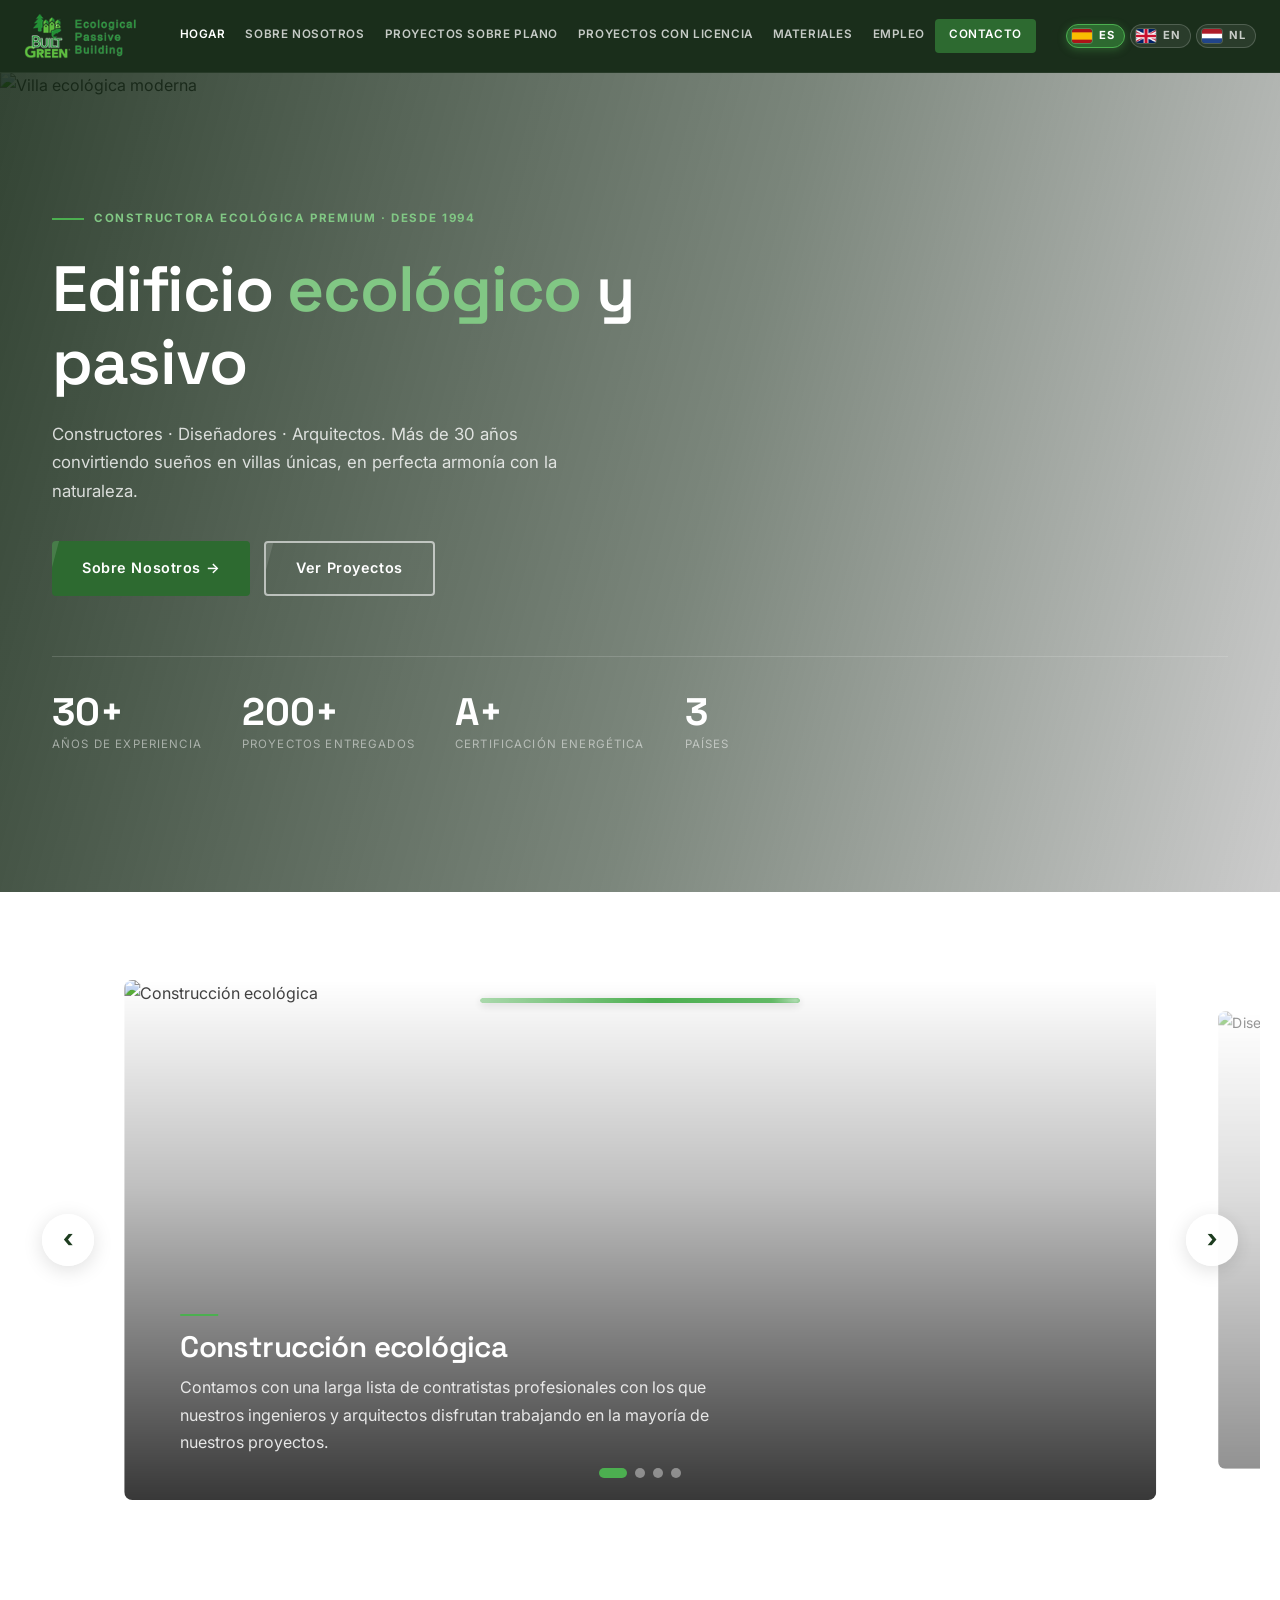
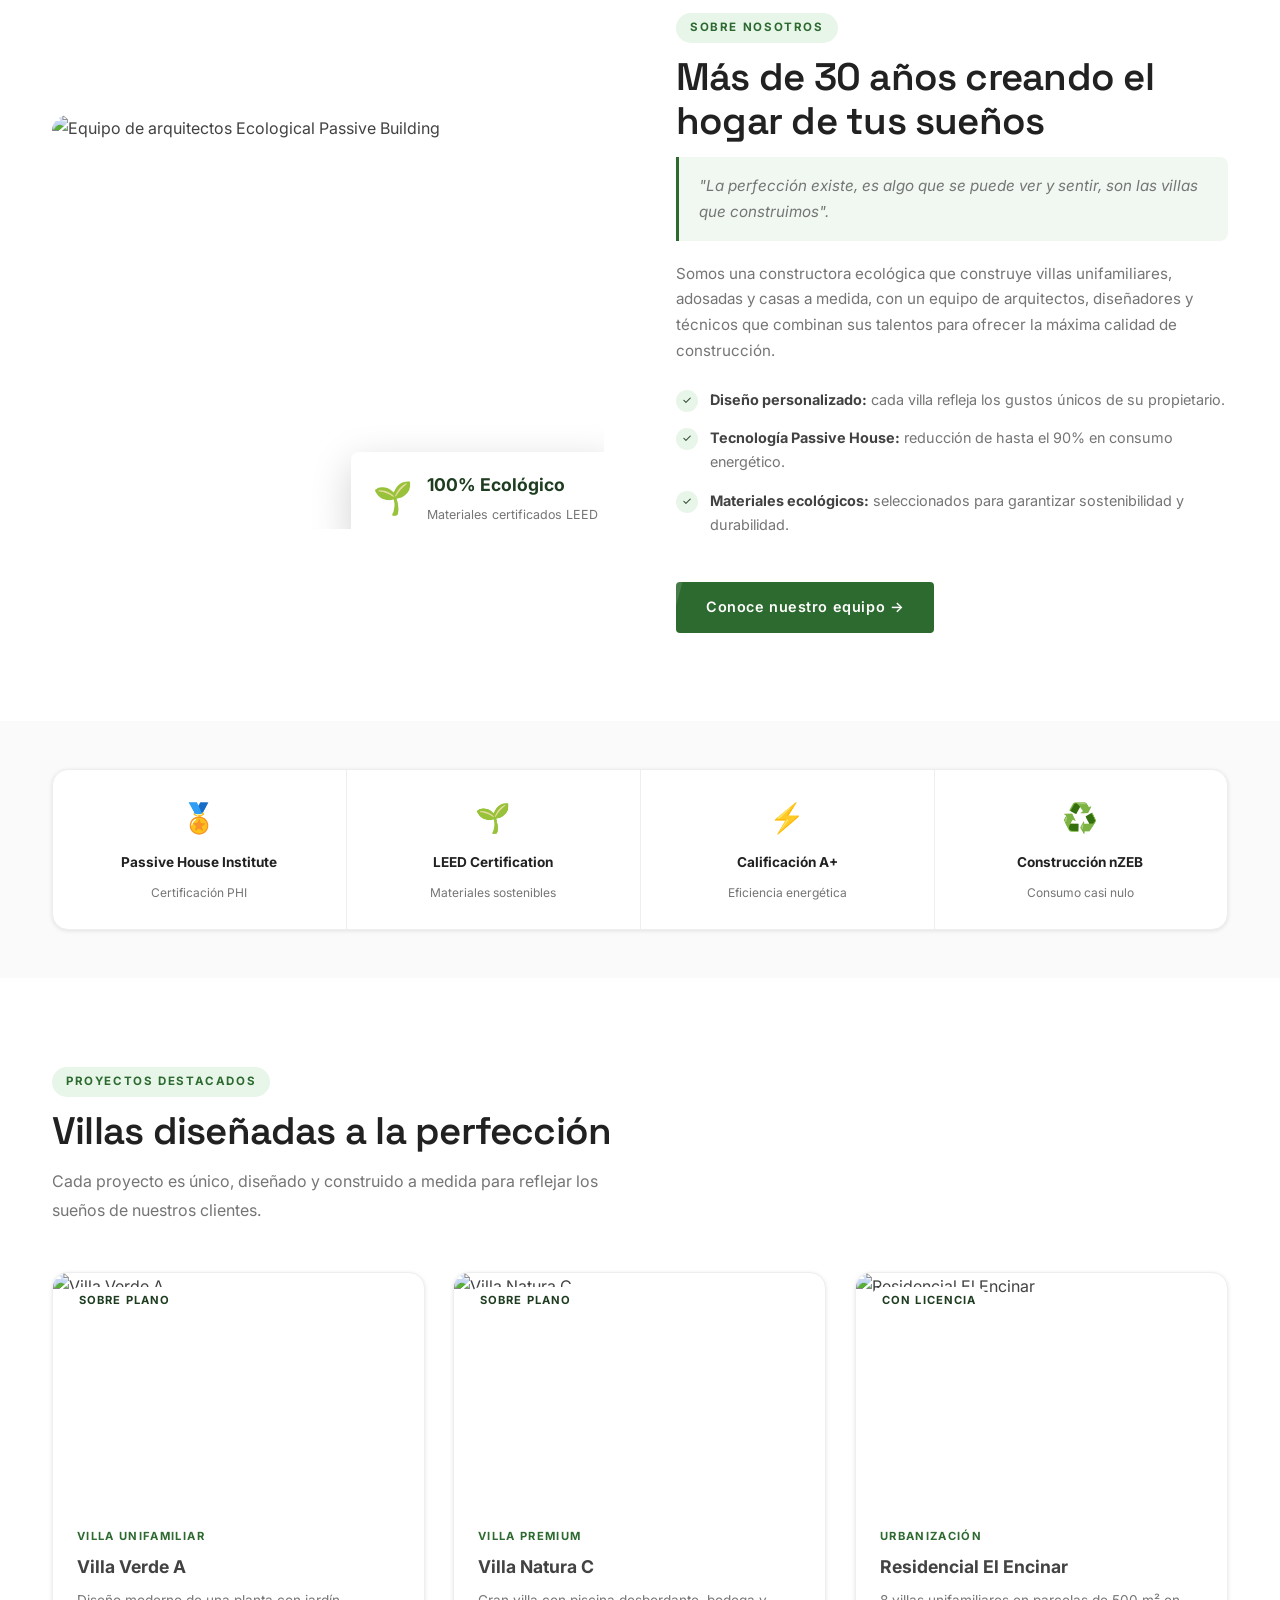
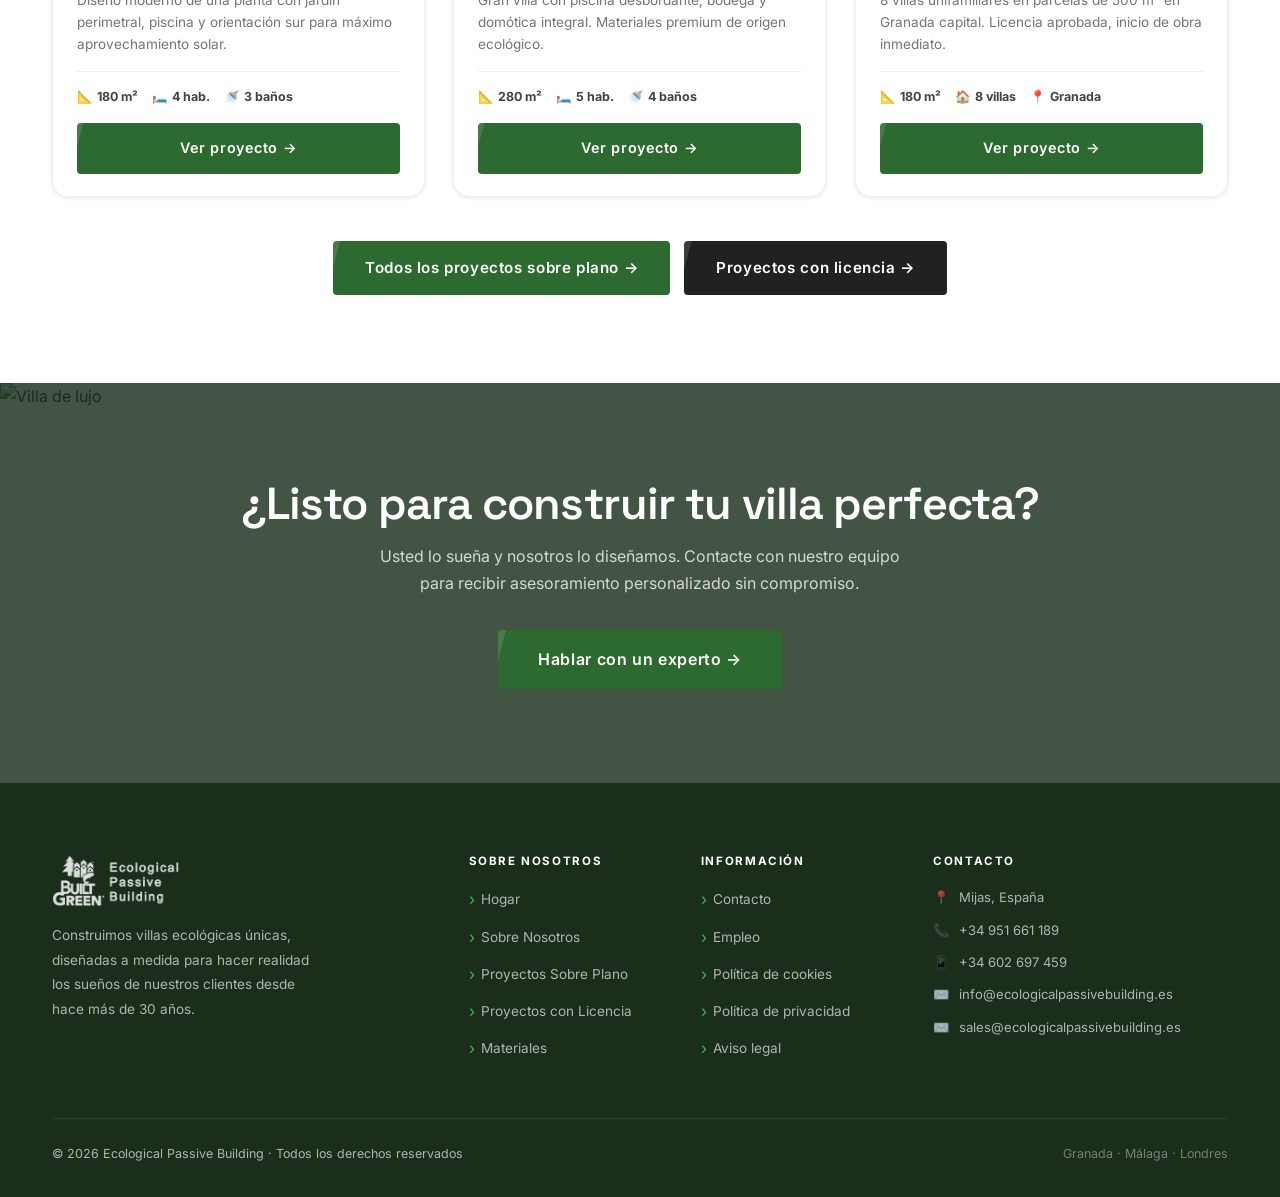
==== commit e564e063: "Add files via upload" ====
--- a/index.html
+++ b/index.html
@@ -13,7 +13,7 @@
   <link rel="canonical" href="https://www.ecologicalpassivebuilding.es/" />
   <link rel="icon" type="image/png" href="images/Logo.png" />
   <link rel="preconnect" href="https://fonts.googleapis.com" />
-  <link href="https://fonts.googleapis.com/css2?family=Playfair+Display:wght@400;600;700&family=Inter:wght@300;400;500;600;700&display=swap" rel="stylesheet" />
+  <link href="https://fonts.googleapis.com/css2?family=Inter:wght@300;400;500;600;700&family=Space+Grotesk:wght@500;600;700&display=swap" rel="stylesheet" />
   <link rel="stylesheet" href="css/styles.css" />
 </head>
 <body>
@@ -32,17 +32,20 @@
       <a href="materiales.html" data-i18n="nav.materials">Materiales</a>
       <a href="empleo.html" data-i18n="nav.jobs">Empleo</a>
       <a href="contacto.html" class="nav-cta" data-i18n="nav.contact">Contacto</a>
-    </div>
-    <div class="nav-right">
-      <div class="nav-flags">
-        <button class="lang-btn" data-lang="es" title="Español">🇪🇸 ES</button>
-        <button class="lang-btn" data-lang="en" title="English">🇬🇧 EN</button>
-        <button class="lang-btn" data-lang="nl" title="Nederlands">🇳🇱 NL</button>
-      </div>
-      <button class="hamburger" id="hamburger" aria-label="Menú">
-        <span></span><span></span><span></span>
-      </button>
-    </div>
+      <div class="nav-flags-mobile">
+        <button class="lang-btn" data-lang="es" title="Español"><img src="images/es-flag.webp" alt="" /> ES</button>
+        <button class="lang-btn" data-lang="en" title="English"><img src="images/uk-flag.webp" alt="" /> EN</button>
+        <button class="lang-btn" data-lang="nl" title="Nederlands"><img src="images/nl-flag.webp" alt="" /> NL</button>
+      </div>
+    </div>
+    <div class="nav-flags">
+      <button class="lang-btn" data-lang="es" title="Español"><img src="images/es-flag.webp" alt="" /> ES</button>
+      <button class="lang-btn" data-lang="en" title="English"><img src="images/uk-flag.webp" alt="" /> EN</button>
+      <button class="lang-btn" data-lang="nl" title="Nederlands"><img src="images/nl-flag.webp" alt="" /> NL</button>
+    </div>
+    <button class="hamburger" id="hamburger" aria-label="Menú">
+      <span></span><span></span><span></span>
+    </button>
   </div>
 </nav>
 
@@ -82,41 +85,49 @@
   </div>
 </section>
 
-<!-- ══ SERVICES GRID ════════════════════════ -->
+<!-- ══ SERVICES CAROUSEL ════════════════════ -->
 <section id="services">
-  <div class="services-grid">
-    <div class="service-card">
-      <img src="https://images.unsplash.com/photo-1503387762-592deb58ef4e?w=900&q=80" alt="Construcción ecológica" loading="lazy" />
-      <div class="service-content">
-        <div class="service-line"></div>
-        <h3 data-i18n="svc.h3.1">Construcción ecológica</h3>
-        <p data-i18n="svc.p.1">Contamos con una larga lista de contratistas profesionales con los que nuestros ingenieros y arquitectos disfrutan trabajando en la mayoría de nuestros proyectos.</p>
-      </div>
-    </div>
-    <div class="service-card">
-      <img src="https://images.unsplash.com/photo-1486325212027-8081e485255e?w=900&q=80" alt="Diseño y construcción" loading="lazy" />
-      <div class="service-content">
-        <div class="service-line"></div>
-        <h3 data-i18n="svc.h3.2">Diseño y construcción</h3>
-        <p data-i18n="svc.p.2">Nuestra especialización nos permite diseñar y construir cualquier tipo de proyecto, por lo que somos considerados los mejores del mercado.</p>
-      </div>
-    </div>
-    <div class="service-card">
-      <img src="https://images.unsplash.com/photo-1558618666-fcd25c85cd64?w=900&q=80" alt="Servicios de construcción" loading="lazy" />
-      <div class="service-content">
-        <div class="service-line"></div>
-        <h3 data-i18n="svc.h3.3">Servicios de construcción</h3>
-        <p data-i18n="svc.p.3">La construcción ecológica pasiva proporciona servicios de construcción de alta calidad teniendo en cuenta todos los aspectos de eficiencia energética.</p>
-      </div>
-    </div>
-    <div class="service-card">
-      <img src="https://images.unsplash.com/photo-1600566753190-17f0baa2a6c3?w=900&q=80" alt="Servicios previos a la construcción" loading="lazy" />
-      <div class="service-content">
-        <div class="service-line"></div>
-        <h3 data-i18n="svc.h3.4">Servicios previos a la construcción</h3>
-        <p data-i18n="svc.p.4">Antes de que comience la construcción, dedicamos tiempo a la planificación inicial para sopesar de antemano todos los aspectos financieros y de eficiencia.</p>
-      </div>
-    </div>
+  <div class="services-carousel" id="servicesCarousel">
+    <div class="carousel-progress" aria-hidden="true">
+      <div class="carousel-progress-bar" id="svcProgress"></div>
+    </div>
+    <button class="carousel-arrow carousel-prev" id="svcPrev" aria-label="Anterior">‹</button>
+    <button class="carousel-arrow carousel-next" id="svcNext" aria-label="Siguiente">›</button>
+    <div class="carousel-track" id="servicesTrack">
+      <div class="service-card">
+        <img src="https://images.unsplash.com/photo-1503387762-592deb58ef4e?w=1600&q=80" alt="Construcción ecológica" loading="lazy" />
+        <div class="service-content">
+          <div class="service-line"></div>
+          <h3 data-i18n="svc.h3.1">Construcción ecológica</h3>
+          <p data-i18n="svc.p.1">Contamos con una larga lista de contratistas profesionales con los que nuestros ingenieros y arquitectos disfrutan trabajando en la mayoría de nuestros proyectos.</p>
+        </div>
+      </div>
+      <div class="service-card">
+        <img src="https://images.unsplash.com/photo-1486325212027-8081e485255e?w=1600&q=80" alt="Diseño y construcción" loading="lazy" />
+        <div class="service-content">
+          <div class="service-line"></div>
+          <h3 data-i18n="svc.h3.2">Diseño y construcción</h3>
+          <p data-i18n="svc.p.2">Nuestra especialización nos permite diseñar y construir cualquier tipo de proyecto, por lo que somos considerados los mejores del mercado.</p>
+        </div>
+      </div>
+      <div class="service-card">
+        <img src="https://images.unsplash.com/photo-1558618666-fcd25c85cd64?w=1600&q=80" alt="Servicios de construcción" loading="lazy" />
+        <div class="service-content">
+          <div class="service-line"></div>
+          <h3 data-i18n="svc.h3.3">Servicios de construcción</h3>
+          <p data-i18n="svc.p.3">La construcción ecológica pasiva proporciona servicios de construcción de alta calidad teniendo en cuenta todos los aspectos de eficiencia energética.</p>
+        </div>
+      </div>
+      <div class="service-card">
+        <img src="https://images.unsplash.com/photo-1600566753190-17f0baa2a6c3?w=1600&q=80" alt="Servicios previos a la construcción" loading="lazy" />
+        <div class="service-content">
+          <div class="service-line"></div>
+          <h3 data-i18n="svc.h3.4">Servicios previos a la construcción</h3>
+          <p data-i18n="svc.p.4">Antes de que comience la construcción, dedicamos tiempo a la planificación inicial para sopesar de antemano todos los aspectos financieros y de eficiencia.</p>
+        </div>
+      </div>
+    </div>
+    <div class="carousel-dots" id="servicesDots"></div>
   </div>
 </section>
 
@@ -168,66 +179,66 @@
 <section class="section">
   <div class="container">
     <div class="section-header" style="margin-bottom:48px;">
-      <span class="tag">Proyectos Destacados</span>
-      <h2 class="section-title">Villas diseñadas a la perfección</h2>
-      <p class="section-lead">Cada proyecto es único, diseñado y construido a medida para reflejar los sueños de nuestros clientes.</p>
+      <span class="tag" data-i18n="feat.tag">Proyectos Destacados</span>
+      <h2 class="section-title" data-i18n="feat.h2">Villas diseñadas a la perfección</h2>
+      <p class="section-lead" data-i18n="feat.lead">Cada proyecto es único, diseñado y construido a medida para reflejar los sueños de nuestros clientes.</p>
     </div>
     <div class="grid-3">
       <div class="project-card">
         <div class="project-card-img">
           <img src="https://images.unsplash.com/photo-1600596542815-ffad4c1539a9?w=700&q=80" alt="Villa Verde A" loading="lazy" />
-          <span class="card-badge">Sobre Plano</span>
+          <span class="card-badge" data-i18n="feat.badge.plan">Sobre Plano</span>
         </div>
         <div class="project-card-body">
-          <div class="card-category">Villa Unifamiliar</div>
+          <div class="card-category" data-i18n="feat.c1.cat">Villa Unifamiliar</div>
           <div class="card-title">Villa Verde A</div>
-          <div class="card-desc">Diseño moderno de una planta con jardín perimetral, piscina y orientación sur para máximo aprovechamiento solar.</div>
+          <div class="card-desc" data-i18n="feat.c1.desc">Diseño moderno de una planta con jardín perimetral, piscina y orientación sur para máximo aprovechamiento solar.</div>
           <div class="card-meta">
             <span class="card-meta-item">📐 <strong>180 m²</strong></span>
-            <span class="card-meta-item">🛏️ <strong>4 hab.</strong></span>
-            <span class="card-meta-item">🚿 <strong>3 baños</strong></span>
+            <span class="card-meta-item">🛏️ <strong data-i18n="feat.rooms4">4 hab.</strong></span>
+            <span class="card-meta-item">🚿 <strong data-i18n="feat.bath3">3 baños</strong></span>
           </div>
-          <a href="proyectos-plano.html" class="btn btn-primary" style="width:100%;justify-content:center;margin-top:16px;">Ver proyecto →</a>
+          <a href="proyectos-plano.html" class="btn btn-primary" style="width:100%;justify-content:center;margin-top:16px;" data-i18n="feat.viewbtn">Ver proyecto →</a>
         </div>
       </div>
       <div class="project-card">
         <div class="project-card-img">
           <img src="https://images.unsplash.com/photo-1512917774080-9991f1c4c750?w=700&q=80" alt="Villa Natura C" loading="lazy" />
-          <span class="card-badge">Sobre Plano</span>
+          <span class="card-badge" data-i18n="feat.badge.plan">Sobre Plano</span>
         </div>
         <div class="project-card-body">
-          <div class="card-category">Villa Premium</div>
+          <div class="card-category" data-i18n="feat.c2.cat">Villa Premium</div>
           <div class="card-title">Villa Natura C</div>
-          <div class="card-desc">Gran villa con piscina desbordante, bodega y domótica integral. Materiales premium de origen ecológico.</div>
+          <div class="card-desc" data-i18n="feat.c2.desc">Gran villa con piscina desbordante, bodega y domótica integral. Materiales premium de origen ecológico.</div>
           <div class="card-meta">
             <span class="card-meta-item">📐 <strong>280 m²</strong></span>
-            <span class="card-meta-item">🛏️ <strong>5 hab.</strong></span>
-            <span class="card-meta-item">🚿 <strong>4 baños</strong></span>
+            <span class="card-meta-item">🛏️ <strong data-i18n="feat.rooms5">5 hab.</strong></span>
+            <span class="card-meta-item">🚿 <strong data-i18n="feat.bath4">4 baños</strong></span>
           </div>
-          <a href="proyectos-plano.html" class="btn btn-primary" style="width:100%;justify-content:center;margin-top:16px;">Ver proyecto →</a>
+          <a href="proyectos-plano.html" class="btn btn-primary" style="width:100%;justify-content:center;margin-top:16px;" data-i18n="feat.viewbtn">Ver proyecto →</a>
         </div>
       </div>
       <div class="project-card">
         <div class="project-card-img">
           <img src="https://images.unsplash.com/photo-1600607687939-ce8a6c25118c?w=700&q=80" alt="Residencial El Encinar" loading="lazy" />
-          <span class="card-badge">Con Licencia</span>
+          <span class="card-badge" data-i18n="feat.badge.lic">Con Licencia</span>
         </div>
         <div class="project-card-body">
-          <div class="card-category">Urbanización</div>
+          <div class="card-category" data-i18n="feat.c3.cat">Urbanización</div>
           <div class="card-title">Residencial El Encinar</div>
-          <div class="card-desc">8 villas unifamiliares en parcelas de 500 m² en Granada capital. Licencia aprobada, inicio de obra inmediato.</div>
+          <div class="card-desc" data-i18n="feat.c3.desc">8 villas unifamiliares en parcelas de 500 m² en Granada capital. Licencia aprobada, inicio de obra inmediato.</div>
           <div class="card-meta">
             <span class="card-meta-item">📐 <strong>180 m²</strong></span>
-            <span class="card-meta-item">🏠 <strong>8 villas</strong></span>
+            <span class="card-meta-item">🏠 <strong data-i18n="feat.units8">8 villas</strong></span>
             <span class="card-meta-item">📍 <strong>Granada</strong></span>
           </div>
-          <a href="proyectos-licencia.html" class="btn btn-primary" style="width:100%;justify-content:center;margin-top:16px;">Ver proyecto →</a>
+          <a href="proyectos-licencia.html" class="btn btn-primary" style="width:100%;justify-content:center;margin-top:16px;" data-i18n="feat.viewbtn">Ver proyecto →</a>
         </div>
       </div>
     </div>
     <div style="text-align:center;margin-top:44px;display:flex;gap:14px;justify-content:center;flex-wrap:wrap;">
-      <a href="proyectos-plano.html" class="btn btn-primary" style="font-size:.95rem;padding:14px 32px;">Todos los proyectos sobre plano →</a>
-      <a href="proyectos-licencia.html" class="btn btn-dark" style="font-size:.95rem;padding:14px 32px;">Proyectos con licencia →</a>
+      <a href="proyectos-plano.html" class="btn btn-primary" style="font-size:.95rem;padding:14px 32px;" data-i18n="feat.allplan">Todos los proyectos sobre plano →</a>
+      <a href="proyectos-licencia.html" class="btn btn-dark" style="font-size:.95rem;padding:14px 32px;" data-i18n="feat.alllic">Proyectos con licencia →</a>
     </div>
   </div>
 </section>
--- a/css/styles.css
+++ b/css/styles.css
@@ -28,7 +28,7 @@
 
 html { scroll-behavior: smooth; font-size: 16px; }
 body { font-family: 'Inter', 'Segoe UI', Arial, sans-serif; color: var(--gray-800); background: var(--white); line-height: 1.7; }
-h1,h2,h3,h4,h5 { font-family: 'Playfair Display', Georgia, serif; line-height: 1.2; color: var(--gray-900); }
+h1,h2,h3,h4,h5 { font-family: 'Space Grotesk', 'Inter', sans-serif; line-height: 1.15; color: var(--gray-900); font-weight: 600; letter-spacing: -.02em; }
 a { text-decoration: none; color: inherit; }
 img { display: block; max-width: 100%; }
 ul { list-style: none; }
@@ -85,17 +85,42 @@
   transition: var(--transition);
 }
 .nav-links a:hover { color: var(--white); }
-.nav-links a.active { color: var(--white); border-bottom-color: var(--green-accent); }
-.nav-right { display: flex; align-items: center; gap: 10px; flex-shrink: 0; }
-.nav-flags { display: flex; gap: 4px; align-items: center; }
+.nav-links a.active { color: var(--white); }
+.nav-flags { display: flex; gap: 5px; align-items: center; flex-shrink: 0; }
+.nav-flags-mobile { display: none; }
 .lang-btn {
-  background: none; border: 1px solid rgba(255,255,255,.25); border-radius: 4px;
-  color: rgba(255,255,255,.7); font-size: .68rem; font-weight: 700;
-  letter-spacing: .06em; padding: 4px 7px; cursor: pointer;
-  transition: var(--transition); display: flex; align-items: center; gap: 4px;
+  background: rgba(255,255,255,.07);
+  border: 1.5px solid rgba(255,255,255,.18);
+  border-radius: 999px;
+  color: rgba(255,255,255,.75);
+  font-size: .7rem; font-weight: 700;
+  letter-spacing: .04em;
+  padding: 4px 10px 4px 5px;
+  cursor: pointer;
+  transition: var(--transition);
+  display: inline-flex; align-items: center; gap: 7px;
   font-family: inherit;
-}
-.lang-btn:hover, .lang-btn.active { background: var(--green-mid); border-color: var(--green-mid); color: var(--white); }
+  line-height: 1;
+}
+.lang-btn img {
+  width: 20px; height: 14px;
+  object-fit: cover;
+  border-radius: 3px;
+  display: block;
+  box-shadow: 0 0 0 1px rgba(255,255,255,.18);
+}
+.lang-btn:hover {
+  background: rgba(255,255,255,.15);
+  border-color: rgba(255,255,255,.4);
+  color: var(--white);
+  transform: translateY(-1px);
+}
+.lang-btn.active {
+  background: var(--green-mid);
+  border-color: var(--green-accent);
+  color: var(--white);
+  box-shadow: 0 2px 8px rgba(76,175,80,.35);
+}
 .nav-cta { background: var(--green-mid) !important; color: var(--white) !important; border-radius: 4px; padding: 6px 14px !important; }
 .nav-cta:hover { background: var(--green-accent) !important; border-bottom-color: transparent !important; }
 .hamburger { display: none; flex-direction: column; gap: 5px; cursor: pointer; background: none; border: none; padding: 6px; }
@@ -138,20 +163,144 @@
 .hero-stats { display: flex; gap: 0; border-top: 1px solid rgba(255,255,255,.15); padding-top: 36px; flex-wrap: wrap; }
 .hero-stat { padding: 0 40px 0 0; }
 .hero-stat:first-child { padding-left: 0; }
-.stat-num { font-family: 'Playfair Display', serif; font-size: 2.4rem; color: var(--white); font-weight: 700; line-height: 1; }
+.stat-num { font-family: 'Space Grotesk', sans-serif; font-size: 2.4rem; color: var(--white); font-weight: 700; line-height: 1; }
 .stat-label { font-size: .72rem; text-transform: uppercase; letter-spacing: .1em; color: rgba(255,255,255,.5); margin-top: 4px; }
 
-/* ─── HOME SERVICES GRID ─── */
-#services { padding: 6px 0; }
-.services-grid { display: grid; grid-template-columns: 1fr 1fr; gap: 6px; padding: 0 6px 6px; }
-.service-card { position: relative; height: 400px; overflow: hidden; border-radius: var(--radius); }
-.service-card img { width: 100%; height: 100%; object-fit: cover; transition: transform .6s ease; }
-.service-card:hover img { transform: scale(1.05); }
-.service-card::after { content: ''; position: absolute; inset: 0; background: linear-gradient(to top, rgba(0,0,0,.75) 0%, rgba(0,0,0,.2) 60%, transparent 100%); }
-.service-content { position: absolute; bottom: 0; left: 0; right: 0; z-index: 1; padding: 28px 32px; }
-.service-line { width: 32px; height: 2px; background: var(--green-accent); margin-bottom: 12px; }
-.service-content h3 { font-size: 1.3rem; color: var(--white); margin-bottom: 8px; }
-.service-content p { font-size: .88rem; color: rgba(255,255,255,.75); line-height: 1.6; }
+/* ─── HOME SERVICES CAROUSEL ─── */
+#services { padding: 88px 0 24px; }
+.services-carousel {
+  position: relative;
+  max-width: var(--max-width);
+  margin: 0 auto;
+  padding: 0 6px;
+  overflow: hidden;
+}
+.carousel-track {
+  display: flex;
+  transition: transform .7s cubic-bezier(.2,.8,.2,1);
+  will-change: transform;
+  align-items: stretch;
+}
+.carousel-track .service-card {
+  flex: 0 0 84%;
+  min-width: 84%;
+  height: 520px;
+  position: relative;
+  overflow: hidden;
+  border-radius: var(--radius);
+  transform: scale(.88);
+  opacity: .55;
+  transition: transform .7s cubic-bezier(.2,.8,.2,1), opacity .7s ease;
+}
+.carousel-track .service-card.is-active {
+  transform: scale(1);
+  opacity: 1;
+}
+.carousel-track .service-card img {
+  width: 100%; height: 100%; object-fit: cover;
+}
+
+/* progress bar — centered pill at the top with a soft glow */
+.carousel-progress {
+  position: absolute;
+  top: 18px; left: 50%;
+  transform: translateX(-50%);
+  width: min(320px, 55%);
+  height: 5px;
+  background: rgba(255,255,255,.22);
+  z-index: 4;
+  border-radius: 999px;
+  overflow: hidden;
+  box-shadow: 0 2px 10px rgba(0,0,0,.18), inset 0 0 0 1px rgba(255,255,255,.12);
+  backdrop-filter: blur(6px);
+  -webkit-backdrop-filter: blur(6px);
+}
+.carousel-progress-bar {
+  height: 100%; width: 0%;
+  background: linear-gradient(90deg,
+    rgba(165,214,167,.95) 0%,
+    var(--green-accent) 55%,
+    #66bb6a 100%);
+  border-radius: 999px;
+  box-shadow: 0 0 12px rgba(76,175,80,.65), 0 0 4px rgba(255,255,255,.4);
+  position: relative;
+}
+.carousel-progress-bar::after {
+  content: '';
+  position: absolute; top: 0; right: 0; bottom: 0;
+  width: 28px;
+  background: linear-gradient(90deg, transparent, rgba(255,255,255,.85));
+  border-radius: 999px;
+  filter: blur(2px);
+  opacity: .9;
+}
+@keyframes svcProgress {
+  from { width: 0%; }
+  to   { width: 100%; }
+}
+.carousel-progress-bar.run {
+  animation: svcProgress 6s linear forwards;
+}
+.carousel-track .service-card::after {
+  content: ''; position: absolute; inset: 0;
+  background: linear-gradient(to top, rgba(0,0,0,.78) 0%, rgba(0,0,0,.25) 60%, transparent 100%);
+}
+.carousel-track .service-content {
+  position: absolute; bottom: 0; left: 0; right: 0; z-index: 1;
+  padding: 44px 56px; max-width: 720px;
+}
+.carousel-track .service-line {
+  width: 38px; height: 2px; background: var(--green-accent); margin-bottom: 14px;
+}
+.carousel-track .service-content h3 {
+  font-size: 1.85rem; color: var(--white); margin-bottom: 10px;
+}
+.carousel-track .service-content p {
+  font-size: 1rem; color: rgba(255,255,255,.85); line-height: 1.7; max-width: 560px;
+}
+
+/* arrows */
+.carousel-arrow {
+  position: absolute; top: 50%; transform: translateY(-50%);
+  z-index: 3;
+  width: 52px; height: 52px;
+  border-radius: 50%;
+  background: rgba(255,255,255,.95);
+  color: var(--green-dark);
+  border: none; cursor: pointer;
+  font-size: 1.6rem; font-weight: 700;
+  display: flex; align-items: center; justify-content: center;
+  box-shadow: var(--shadow-md);
+  transition: transform .3s ease, background .3s ease, color .3s ease;
+  font-family: inherit;
+  line-height: 1; padding: 0 0 4px;
+}
+.carousel-prev { left: 22px; }
+.carousel-next { right: 22px; }
+.carousel-arrow:hover {
+  background: var(--green-mid); color: var(--white);
+  transform: translateY(-50%) scale(1.08);
+}
+.carousel-arrow:active { transform: translateY(-50%) scale(.95); }
+
+/* dots */
+.carousel-dots {
+  position: absolute; bottom: 22px; left: 50%; transform: translateX(-50%);
+  z-index: 3;
+  display: flex; gap: 8px;
+}
+.carousel-dot {
+  width: 10px; height: 10px; border-radius: 50%;
+  background: rgba(255,255,255,.4);
+  border: none; cursor: pointer;
+  transition: background .3s ease, width .3s ease;
+  padding: 0;
+}
+.carousel-dot:hover { background: rgba(255,255,255,.7); }
+.carousel-dot.is-active {
+  background: var(--green-accent);
+  width: 28px; border-radius: 999px;
+}
 
 /* ─── SECTION PADDING ─── */
 .section { padding: 88px 0; }
@@ -325,45 +474,387 @@
 .numbers-bar { display: grid; grid-template-columns: repeat(4,1fr); gap: 0; background: var(--green-dark); border-radius: var(--radius-lg); overflow: hidden; }
 .number-item { padding: 36px 28px; text-align: center; border-right: 1px solid rgba(255,255,255,.1); }
 .number-item:last-child { border-right: none; }
-.number-val { font-family: 'Playfair Display', serif; font-size: 2.4rem; color: var(--white); font-weight: 700; }
+.number-val { font-family: 'Space Grotesk', sans-serif; font-size: 2.4rem; color: var(--white); font-weight: 700; }
 .number-label { font-size: .72rem; text-transform: uppercase; letter-spacing: .1em; color: rgba(255,255,255,.5); margin-top: 6px; }
 
-/* ─── RESPONSIVE ─── */
+/* ════════════════════════════════════════════
+   RESPONSIVE — TABLET & MOBILE
+   ════════════════════════════════════════════ */
+
+/* ─── TABLET LANDSCAPE / SMALL DESKTOP (≤1200px) ─── */
+@media (max-width: 1200px) {
+  .nav-inner { padding: 0 18px; gap: 10px; }
+  .nav-links a { padding: 6px 8px; font-size: .68rem; letter-spacing: .04em; }
+  .nav-cta { padding: 6px 12px !important; }
+  .lang-btn { padding: 4px 9px; font-size: .65rem; }
+  .nav-logo img { height: 40px; }
+}
+
+/* ─── TABLET (≤1024px) — layout shifts, nav stays full ─── */
 @media (max-width: 1024px) {
   .grid-3 { grid-template-columns: 1fr 1fr; }
   .footer-grid { grid-template-columns: 1fr 1fr; gap: 32px; }
   .numbers-bar { grid-template-columns: 1fr 1fr; }
   .number-item { border-right: none; border-bottom: 1px solid rgba(255,255,255,.1); }
   .number-item:last-child { border-bottom: none; }
-}
+  .split { gap: 48px; }
+  .section { padding: 64px 0; }
+  .home-hero-content { padding: 60px 24px; }
+  .home-hero-content h1 { font-size: clamp(2rem, 4.5vw, 3rem); }
+  .home-hero-content p { font-size: 1rem; }
+  .hero-stats { padding-top: 28px; }
+  .stat-num { font-size: 2rem; }
+  .hero-stat { padding-right: 28px; }
+  /* compact nav so flags + links fit at ~1024px */
+  .nav-inner { padding: 0 14px; gap: 6px; }
+  .nav-links a { padding: 6px 6px; font-size: .62rem; }
+  .nav-cta { padding: 6px 10px !important; }
+  .lang-btn { padding: 3px 8px 3px 4px; font-size: .6rem; gap: 5px; }
+  .lang-btn img { width: 18px; height: 12px; }
+  .nav-flags { gap: 3px; }
+}
+
+/* ─── NAV → HAMBURGER (≤920px) ─── */
+@media (max-width: 920px) {
+  /* Hide desktop language flags from navbar — they move into the menu */
+  .nav-flags { display: none; }
+  /* Hamburger pushed fully right */
+  .hamburger { display: flex; margin-left: auto; }
+
+  /* Slide-down menu */
+  .nav-links {
+    display: none; flex-direction: column;
+    position: fixed; top: 72px; left: 0; right: 0;
+    background: var(--nav-bg); padding: 12px 16px; gap: 0;
+    border-top: 1px solid rgba(255,255,255,.08);
+    max-height: calc(100vh - 72px); overflow-y: auto;
+  }
+  .nav-links.open { display: flex; }
+  .nav-links a {
+    padding: 14px 14px; font-size: .82rem;
+    border-bottom: 1px solid rgba(255,255,255,.06) !important;
+  }
+  .nav-links a.active { border-bottom-color: rgba(255,255,255,.06) !important; }
+  .nav-cta { border-radius: 4px; margin-top: 6px; text-align: center; }
+
+  /* Mobile language flags inside the open menu */
+  .nav-flags-mobile {
+    display: flex; gap: 8px; justify-content: center;
+    padding: 18px 8px 6px;
+    border-top: 1px solid rgba(255,255,255,.08);
+    margin-top: 8px;
+  }
+  .nav-flags-mobile .lang-btn {
+    padding: 8px 16px; font-size: .8rem; letter-spacing: .04em;
+  }
+  .nav-flags-mobile .lang-btn img { width: 22px; height: 15px; }
+}
+
+/* ─── MOBILE LARGE (≤768px) ─── */
 @media (max-width: 768px) {
-  .container { padding: 0 20px; }
-  .nav-links { display: none; flex-direction: column; position: fixed; top: 80px; left: 0; right: 0; background: var(--nav-bg); padding: 16px; gap: 0; border-top: 1px solid rgba(255,255,255,.08); }
-  .nav-links.open { display: flex; }
-  .nav-links a { padding: 12px 16px; border-bottom: 1px solid rgba(255,255,255,.05); border-bottom-width: 1px !important; border-bottom-style: solid !important; border-bottom-color: rgba(255,255,255,.05) !important; }
-  .nav-links a.active { border-bottom-color: rgba(255,255,255,.05) !important; }
-  .nav-flags { display: none; }
-  .hamburger { display: flex; }
-  .split { grid-template-columns: 1fr; gap: 36px; }
-  .split-img-badge { position: static; margin-top: 16px; }
-  .grid-2, .grid-3 { grid-template-columns: 1fr; }
-  .services-grid { grid-template-columns: 1fr; }
-  .contact-wrapper { grid-template-columns: 1fr; }
+  html { font-size: 15px; }
+  .container { padding: 0 18px; }
+  .section { padding: 48px 0; }
+
+  /* navbar */
+  .nav-inner { padding: 0 16px; height: 64px; gap: 6px; }
+  .nav-logo img { height: 36px; }
+  .nav-links { top: 64px; }
+
+  /* page hero */
+  .page-hero { margin-top: 64px; height: 220px; }
+  .page-hero-content { padding: 24px 18px; }
+  .breadcrumb a, .breadcrumb span { font-size: .68rem; }
+
+  /* home hero */
+  #home-hero { margin-top: 64px; min-height: auto; padding: 72px 0 56px; }
+  .home-hero-content { padding: 40px 18px; }
+  .home-hero-content h1 { font-size: clamp(1.85rem, 7vw, 2.4rem); margin-bottom: 16px; }
+  .home-hero-content p { font-size: .95rem; margin-bottom: 28px; }
+  .hero-actions { gap: 10px; margin-bottom: 40px; }
+  .hero-actions .btn { padding: 11px 22px; font-size: .82rem; flex: 1 1 auto; justify-content: center; }
+  .hero-stats {
+    display: grid; grid-template-columns: 1fr 1fr; gap: 18px;
+    border-top: 1px solid rgba(255,255,255,.15); padding-top: 24px;
+  }
+  .hero-stat { padding: 0; }
+  .stat-num { font-size: 1.65rem; }
+  .stat-label { font-size: .65rem; }
+
+  /* layout */
+  .split { grid-template-columns: 1fr; gap: 32px; }
+  .split-img-badge {
+    position: static; margin: 16px auto 0; display: inline-flex;
+    border-radius: var(--radius);
+  }
+  .grid-2, .grid-3 { grid-template-columns: 1fr; gap: 18px; }
+  #services { padding: 56px 0 18px; }
+  .carousel-track .service-card { height: 380px; }
+  .carousel-track .service-content { padding: 26px 26px; }
+  .carousel-track .service-content h3 { font-size: 1.35rem; }
+  .carousel-track .service-content p { font-size: .9rem; }
+  .carousel-arrow { width: 42px; height: 42px; font-size: 1.3rem; }
+  .carousel-prev { left: 8px; }
+  .carousel-next { right: 8px; }
+  .carousel-dots { bottom: 14px; }
+  .carousel-progress { top: 12px; height: 4px; width: min(220px, 55%); }
+  .contact-wrapper { grid-template-columns: 1fr; gap: 32px; }
   .form-row { grid-template-columns: 1fr; }
-  .footer-grid { grid-template-columns: 1fr; }
-  .team-grid { grid-template-columns: 1fr 1fr; }
+  .footer-grid { grid-template-columns: 1fr; gap: 32px; text-align: left; }
+  .footer-bottom { flex-direction: column; gap: 8px; text-align: center; }
+  .team-grid { grid-template-columns: 1fr 1fr; gap: 18px; }
   .numbers-bar { grid-template-columns: 1fr 1fr; }
+  .number-item { padding: 24px 16px; }
+  .number-val { font-size: 1.85rem; }
   .cert-strip { flex-wrap: wrap; }
-  .cert-item { flex: 0 0 50%; border-bottom: 1px solid var(--gray-200); }
-  .job-card { flex-direction: column; align-items: flex-start; }
-  .job-right { align-items: flex-start; }
-  .nav-inner { padding: 0 20px; }
-  .page-hero { height: 240px; }
-  .hero-stats { gap: 24px; }
-  .hero-stat { padding-right: 24px; }
-}
+  .cert-item { flex: 0 0 50%; border-bottom: 1px solid var(--gray-200); padding: 18px 12px; }
+  .cert-item:nth-last-child(-n+2) { border-bottom: none; }
+  .cert-item:nth-child(2n) { border-right: none; }
+
+  /* jobs */
+  .job-card { flex-direction: column; align-items: flex-start; padding: 20px 22px; }
+  .job-right { align-items: flex-start; width: 100%; }
+  .job-right .btn { width: 100%; justify-content: center; }
+
+  /* modal */
+  .modal { padding: 28px 22px; max-height: 92vh; }
+  .modal-overlay { padding: 14px; }
+  .form-title { font-size: 1.2rem; }
+
+  /* contact */
+  .contact-form-box { padding: 28px 22px; }
+
+  /* sections / typography */
+  .section-title { font-size: clamp(1.45rem, 5.5vw, 1.95rem); }
+  .section-lead { font-size: .92rem; }
+  .tag { font-size: .68rem; padding: 4px 12px; }
+
+  /* CTA banner shrink */
+  section[style*="height:400px"] { height: 320px !important; }
+
+  /* bottom CTA stacks */
+  .grid-3 + div[style*="display:flex"] .btn { width: 100%; }
+}
+
+/* ─── MOBILE SMALL (≤480px) ─── */
 @media (max-width: 480px) {
+  .container { padding: 0 14px; }
+  .nav-inner { padding: 0 12px; gap: 4px; }
+  .nav-logo img { height: 32px; }
+  .nav-flags-mobile .lang-btn { padding: 7px 14px; font-size: .76rem; }
+
   .grid-2 { grid-template-columns: 1fr; }
   .team-grid { grid-template-columns: 1fr; }
   .numbers-bar { grid-template-columns: 1fr; }
-}
+  .number-item { border-bottom: 1px solid rgba(255,255,255,.1) !important; }
+  .number-item:last-child { border-bottom: none !important; }
+  .cert-item { flex: 0 0 100%; border-right: none !important; }
+  .cert-item:not(:last-child) { border-bottom: 1px solid var(--gray-200); }
+
+  .home-hero-content h1 { font-size: 1.7rem; }
+  .hero-actions { flex-direction: column; }
+  .hero-actions .btn { width: 100%; }
+  .hero-stats { grid-template-columns: 1fr 1fr; gap: 14px; }
+
+  .page-hero h1 { font-size: 1.6rem; }
+  .page-hero { height: 200px; }
+
+  .split-img-badge { padding: 14px 18px; }
+  .badge-icon { font-size: 1.6rem; }
+
+  .form-group input, .form-group select, .form-group textarea { padding: 10px 12px; }
+
+  .btn { padding: 11px 22px; font-size: .85rem; }
+  #scrollTop { width: 40px; height: 40px; bottom: 18px; right: 18px; }
+
+  .jobs-filter { gap: 6px; }
+  .filter-btn { padding: 6px 14px; font-size: .76rem; }
+
+  /* tighter carousel on small phones — keep a small peek but more room for active card */
+  .carousel-track .service-card { height: 340px; }
+  .carousel-track .service-content { padding: 22px 22px; }
+  .carousel-track .service-content h3 { font-size: 1.2rem; }
+  .carousel-track .service-content p { font-size: .85rem; }
+  .carousel-arrow { width: 38px; height: 38px; font-size: 1.2rem; }
+  .carousel-progress { top: 10px; height: 3px; width: min(180px, 60%); }
+  .carousel-dots { bottom: 12px; }
+  .carousel-dot { width: 8px; height: 8px; }
+  .carousel-dot.is-active { width: 22px; }
+}
+
+/* ════════════════════════════════════════════
+   SCROLL REVEAL ANIMATIONS
+   ════════════════════════════════════════════ */
+.reveal {
+  opacity: 0;
+  transform: translateY(30px);
+  transition: opacity .8s cubic-bezier(.2,.8,.2,1), transform .8s cubic-bezier(.2,.8,.2,1);
+  will-change: opacity, transform;
+}
+.reveal.is-visible { opacity: 1; transform: translateY(0); }
+
+/* stagger children in grids */
+.grid-3 > .reveal:nth-child(2),
+.grid-2 > .reveal:nth-child(2),
+.team-grid > .reveal:nth-child(2),
+.services-grid > .reveal:nth-child(2),
+.feature-list > .reveal:nth-child(2),
+.cert-strip > .reveal:nth-child(2) { transition-delay: .08s; }
+
+.grid-3 > .reveal:nth-child(3),
+.grid-2 > .reveal:nth-child(3),
+.team-grid > .reveal:nth-child(3),
+.services-grid > .reveal:nth-child(3),
+.feature-list > .reveal:nth-child(3),
+.cert-strip > .reveal:nth-child(3) { transition-delay: .16s; }
+
+.grid-3 > .reveal:nth-child(4),
+.services-grid > .reveal:nth-child(4),
+.feature-list > .reveal:nth-child(4),
+.cert-strip > .reveal:nth-child(4) { transition-delay: .24s; }
+
+.grid-3 > .reveal:nth-child(5) { transition-delay: .32s; }
+.grid-3 > .reveal:nth-child(6) { transition-delay: .4s; }
+
+/* ════════════════════════════════════════════
+   HERO ENTRANCE ANIMATION
+   ════════════════════════════════════════════ */
+@keyframes heroIn {
+  from { opacity: 0; transform: translateY(24px); }
+  to   { opacity: 1; transform: translateY(0); }
+}
+.home-hero-content > * {
+  animation: heroIn .9s cubic-bezier(.2,.8,.2,1) both;
+}
+.home-hero-content > *:nth-child(1) { animation-delay: .1s; }
+.home-hero-content > *:nth-child(2) { animation-delay: .25s; }
+.home-hero-content > *:nth-child(3) { animation-delay: .4s; }
+.home-hero-content > *:nth-child(4) { animation-delay: .55s; }
+.home-hero-content > *:nth-child(5) { animation-delay: .7s; }
+
+@keyframes heroFadeBg {
+  from { opacity: 0; transform: scale(1.05); }
+  to   { opacity: 1; transform: scale(1); }
+}
+.home-hero-bg img { animation: heroFadeBg 1.4s ease both; }
+
+@keyframes pageHeroIn {
+  from { opacity: 0; transform: translateY(14px); }
+  to   { opacity: 1; transform: translateY(0); }
+}
+.page-hero-content > * { animation: pageHeroIn .8s cubic-bezier(.2,.8,.2,1) both; }
+.page-hero-content > *:nth-child(1) { animation-delay: .15s; }
+.page-hero-content > *:nth-child(2) { animation-delay: .3s; }
+
+/* ════════════════════════════════════════════
+   ENHANCED HOVERS
+   ════════════════════════════════════════════ */
+.btn { position: relative; overflow: hidden; }
+.btn::after {
+  content: ''; position: absolute; inset: 0;
+  background: rgba(255,255,255,.12);
+  transform: translateX(-100%) skewX(-15deg);
+  transition: transform .55s cubic-bezier(.4,0,.2,1);
+}
+.btn:hover::after { transform: translateX(120%) skewX(-15deg); }
+.btn-primary:hover { box-shadow: 0 8px 24px rgba(45,106,48,.4); }
+
+/* nav links — animated underline */
+.nav-links a:not(.nav-cta) { position: relative; }
+.nav-links a:not(.nav-cta)::after {
+  content: ''; position: absolute; bottom: 0; left: 50%;
+  width: 0; height: 2px; background: var(--green-accent);
+  transition: width .35s ease, left .35s ease;
+}
+.nav-links a:not(.nav-cta):hover::after { width: 70%; left: 15%; }
+@media (max-width: 1024px) {
+  .nav-links a:not(.nav-cta)::after { display: none; }
+}
+
+/* service cards — only an animated underline appears under the title on hover */
+.carousel-track .service-content h3 {
+  display: inline-block;
+  position: relative;
+}
+.carousel-track .service-content h3::after {
+  content: '';
+  position: absolute;
+  left: 0; right: 0; bottom: -6px;
+  height: 2px;
+  background: var(--white);
+  transform: scaleX(0);
+  transform-origin: left center;
+  transition: transform .4s cubic-bezier(.2,.8,.2,1);
+  border-radius: 2px;
+}
+.carousel-track .service-card:hover .service-content h3::after {
+  transform: scaleX(1);
+}
+
+/* feature checks animate on hover of parent */
+.feature-check { transition: transform .4s cubic-bezier(.34,1.56,.64,1), background .3s ease, color .3s ease; }
+.feature-item:hover .feature-check {
+  transform: scale(1.15) rotate(360deg);
+  background: var(--green-mid); color: var(--white);
+}
+
+/* card images zoom on hover */
+.material-card img,
+.team-card img { transition: transform .6s cubic-bezier(.2,.8,.2,1); }
+.material-card:hover img { transform: scale(1.06); }
+.team-card:hover img { transform: scale(1.04); }
+.team-card { transition: transform .35s ease; }
+.team-card:hover { transform: translateY(-4px); }
+
+/* cert items */
+.cert-item { transition: background .35s ease, transform .35s ease; }
+.cert-item:hover { background: var(--green-ultra); }
+.cert-item .icon { transition: transform .4s cubic-bezier(.34,1.56,.64,1); display: inline-block; }
+.cert-item:hover .icon { transform: scale(1.2) rotate(-8deg); }
+
+/* office cards */
+.office-card { transition: transform .35s ease, border-left-width .35s ease, box-shadow .35s ease; }
+.office-card:hover {
+  transform: translateX(6px);
+  border-left-width: 5px;
+  box-shadow: var(--shadow-md);
+}
+
+/* contact rows */
+.contact-detail-row { transition: transform .3s ease; }
+.contact-detail-row:hover { transform: translateX(4px); }
+.contact-detail-row .icon { transition: transform .3s cubic-bezier(.34,1.56,.64,1); }
+.contact-detail-row:hover .icon { transform: scale(1.25); }
+
+/* footer links — slide right on hover */
+.footer-col ul li a { transition: color .3s ease, padding-left .3s ease; }
+.footer-col ul li a:hover { padding-left: 6px; color: var(--green-accent); }
+
+/* number bar items */
+.number-item { transition: background .35s ease; }
+.number-item:hover { background: rgba(255,255,255,.04); }
+
+/* badge icons */
+.badge-icon { transition: transform .4s cubic-bezier(.34,1.56,.64,1); display: inline-block; }
+.split-img:hover .badge-icon { transform: scale(1.15) rotate(-10deg); }
+
+/* scroll-top button bounce */
+@keyframes scrollTopIn {
+  from { opacity: 0; transform: translateY(20px) scale(.8); }
+  to   { opacity: 1; transform: translateY(0) scale(1); }
+}
+#scrollTop.visible { animation: scrollTopIn .35s cubic-bezier(.34,1.56,.64,1) both; }
+
+/* hamburger smooth toggle */
+.hamburger { transition: transform .3s ease; }
+.hamburger:hover { transform: scale(1.08); }
+.hamburger span { transition: transform .35s ease, opacity .25s ease; }
+
+/* respect users who prefer reduced motion */
+@media (prefers-reduced-motion: reduce) {
+  .reveal, .home-hero-content > *, .page-hero-content > *,
+  .home-hero-bg img, #scrollTop.visible {
+    animation: none !important; opacity: 1 !important; transform: none !important;
+    transition: none !important;
+  }
+}
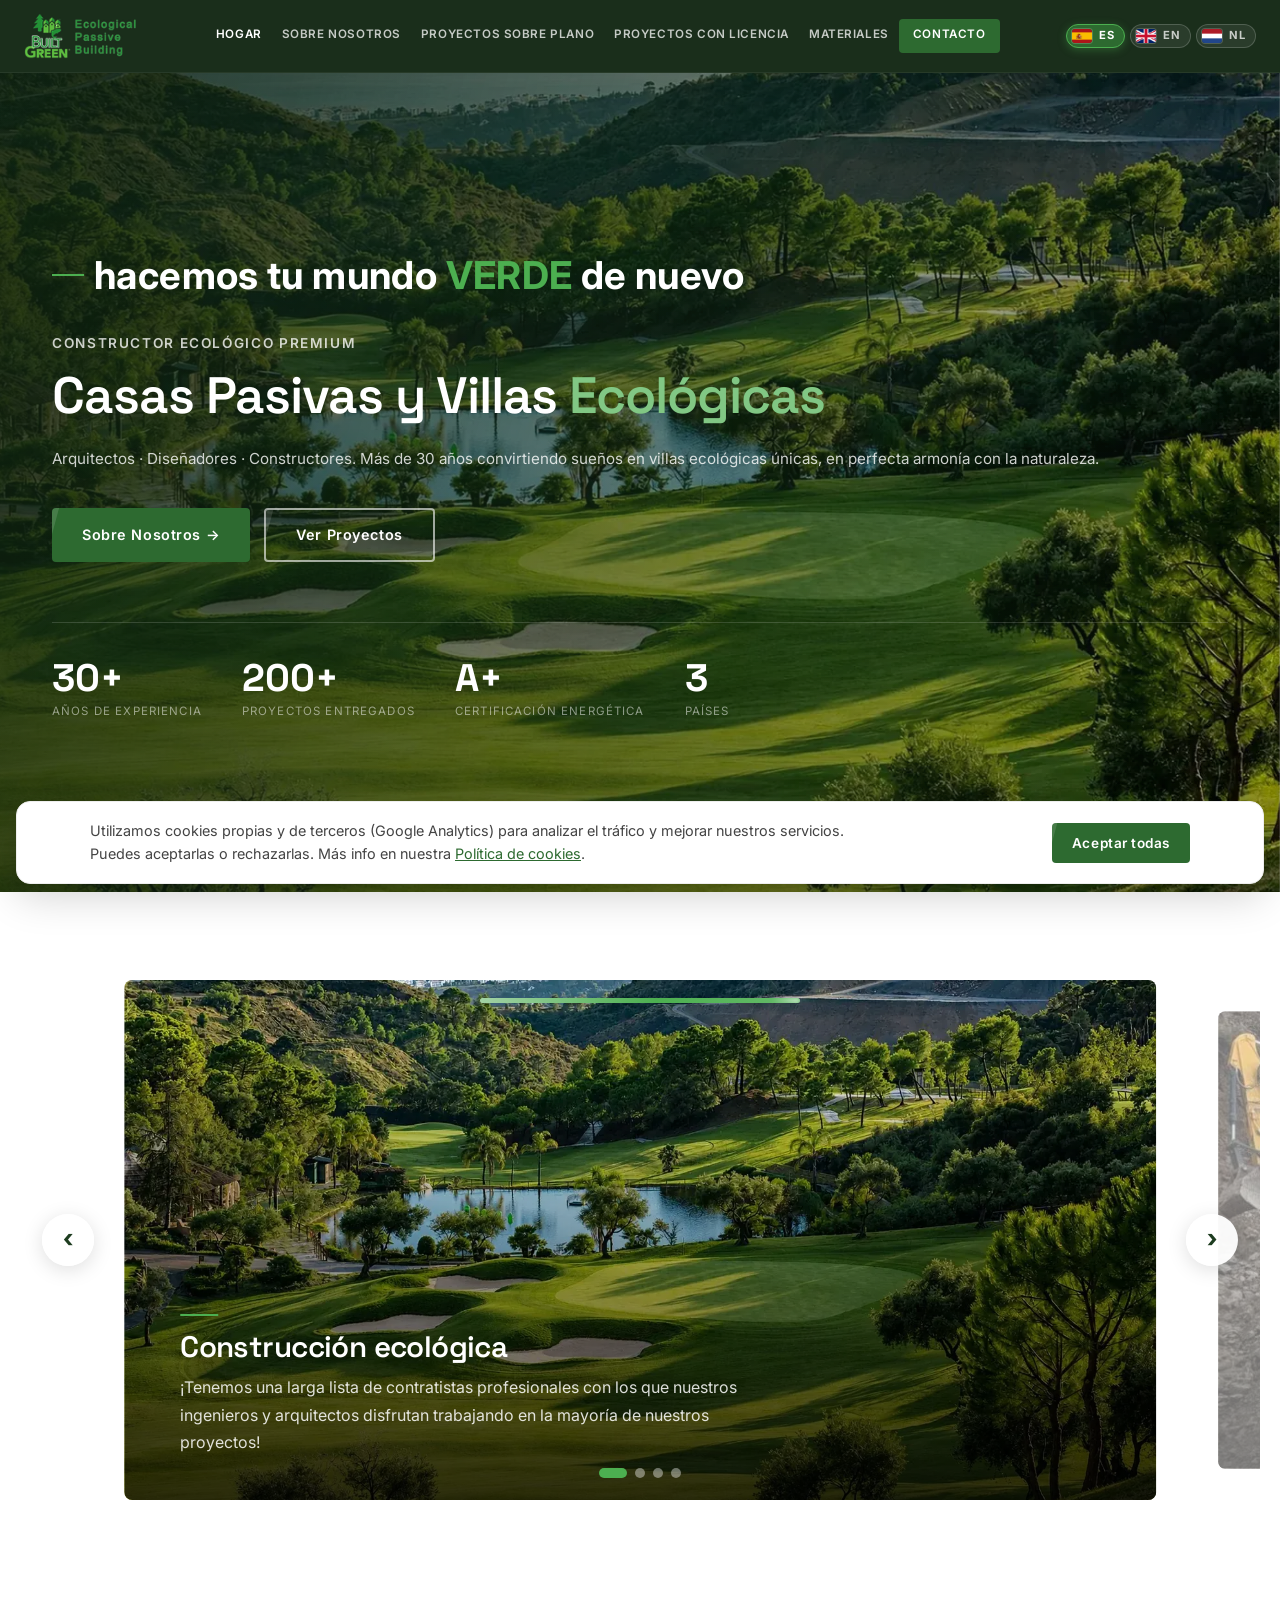
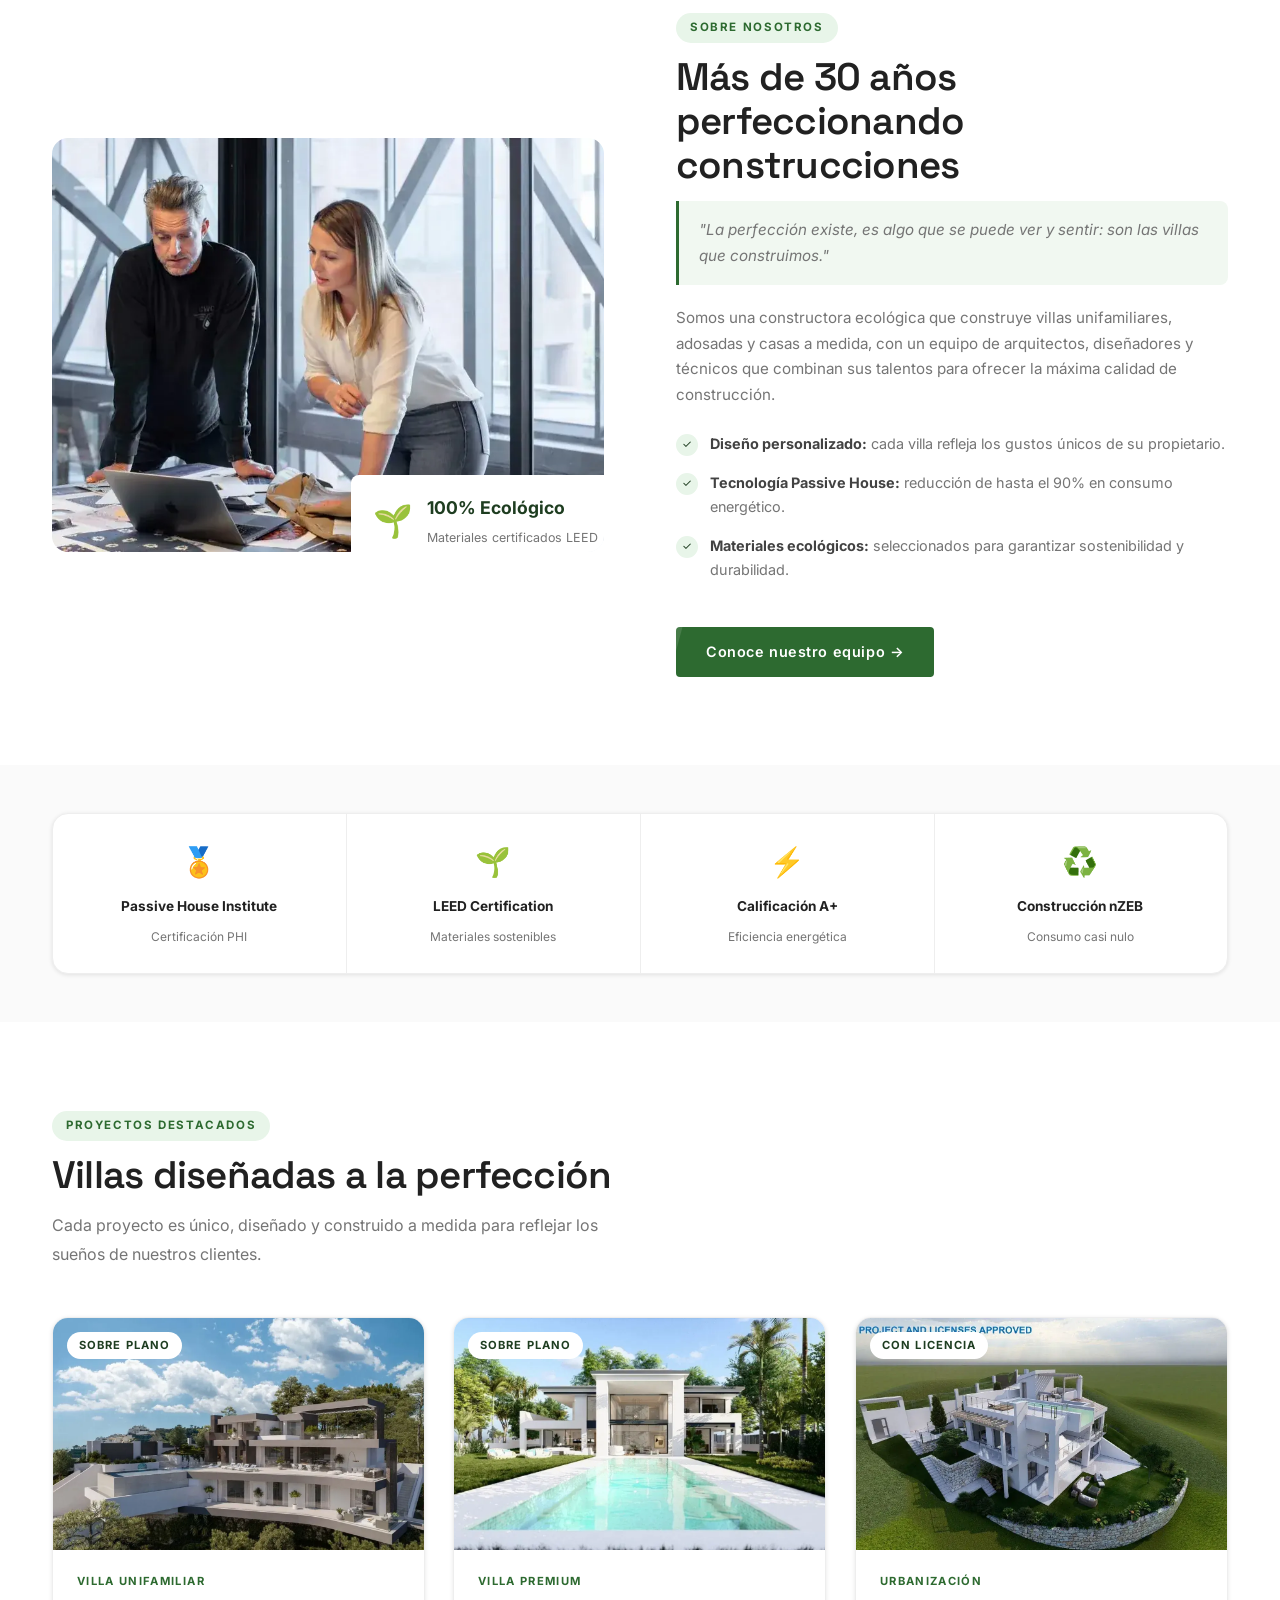
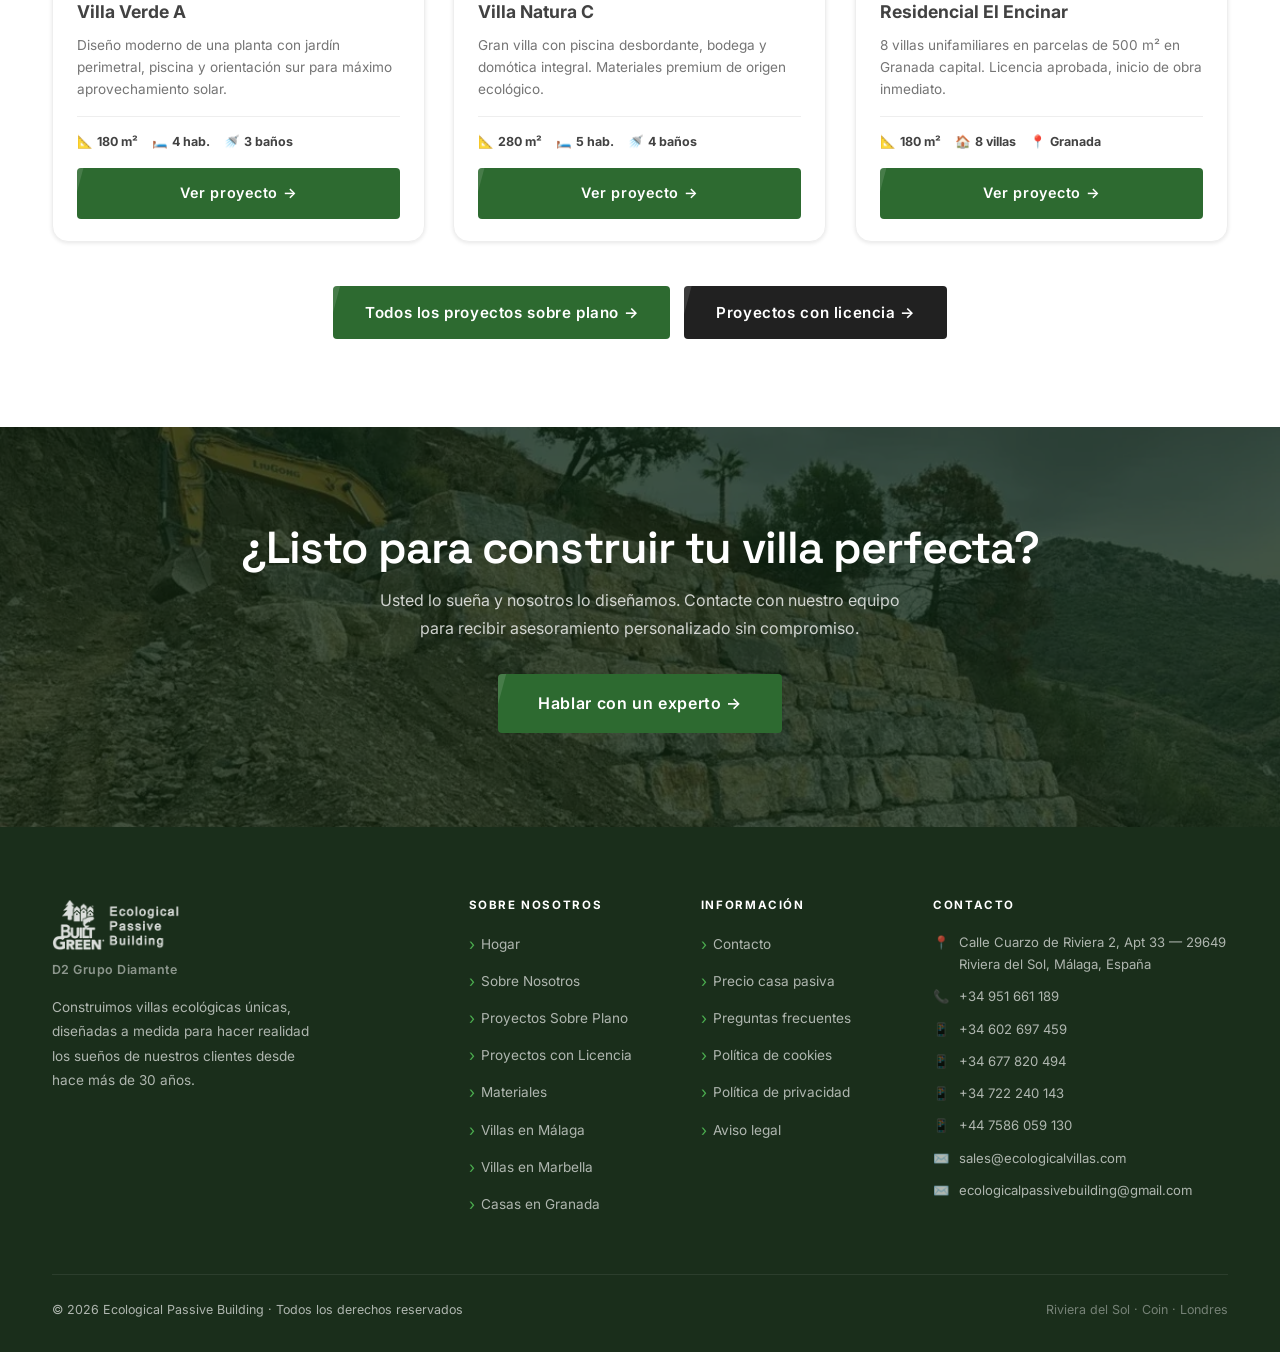
==== commit ab948151: "Web Ecological Passive Building: FAQ SEO en landings de ciudad, fotos de equipo, limpieza de backups" ====
--- a/index.html
+++ b/index.html
@@ -3,63 +3,171 @@
 <head>
   <meta charset="UTF-8" />
   <meta name="viewport" content="width=device-width, initial-scale=1.0" />
-  <title>Ecological Passive Building | Constructora Ecológica en España</title>
-  <meta name="description" content="Constructora ecológica especializada en villas unifamiliares y casas pasivas en España. Más de 30 años diseñando y construyendo tu hogar perfecto en Granada y Málaga." />
-  <meta name="keywords" content="construcción ecológica, casas pasivas, villas unifamiliares, Granada, Málaga, passive building, construcción sostenible, passive house" />
-  <meta property="og:title" content="Ecological Passive Building | Constructora Ecológica" />
-  <meta property="og:description" content="Villas unifamiliares y casas pasivas a medida. Más de 30 años de experiencia en construcción ecológica en España." />
+
+  <!-- ── PRIMARY SEO ────────────────────────── -->
+  <title>Casas Pasivas y Villas Ecológicas en Málaga y Granada | EPB</title>
+  <meta name="description" content="Constructora ecológica en España: diseñamos y construimos villas pasivas certificadas Passive House (PHI) y nZEB en Málaga, Granada y Marbella. +30 años." />
+  <meta name="keywords" content="casas pasivas, villas ecológicas, passive house España, constructora ecológica Granada, casas pasivas Málaga, villas Marbella, construcción sostenible, nZEB, certificación PHI, bioconstrucción, arquitectura bioclimática, casas autosuficientes, casas eficientes energéticamente, vivienda sostenible, casas A+, obra nueva ecológica, casas con paneles ICF, casas SIP, geotermia residencial, casas Costa del Sol" />
+  <meta name="author" content="Ecological Passive Building" />
+  <meta name="robots" content="index, follow, max-snippet:-1, max-image-preview:large, max-video-preview:-1" />
+  <meta name="googlebot" content="index, follow" />
+  <meta name="theme-color" content="#1e3d20" />
+  <meta name="format-detection" content="telephone=no" />
+  <meta name="geo.region" content="ES-AN" />
+  <meta name="geo.placename" content="Riviera del Sol, Málaga" />
+  <meta name="geo.position" content="36.5095;-4.6402" />
+  <meta name="ICBM" content="36.5095, -4.6402" />
+
+  <link rel="canonical" href="https://www.ecologicalpassivebuilding.es/" />
+  <link rel="alternate" hreflang="es" href="https://www.ecologicalpassivebuilding.es/" />
+  <link rel="alternate" hreflang="en" href="https://www.ecologicalpassivebuilding.es/?lang=en" />
+  <link rel="alternate" hreflang="nl" href="https://www.ecologicalpassivebuilding.es/?lang=nl" />
+  <link rel="alternate" hreflang="x-default" href="https://www.ecologicalpassivebuilding.es/" />
+
+  <!-- ── OPEN GRAPH ─────────────────────────── -->
+  <meta property="og:title" content="Casas Pasivas y Villas Ecológicas | Ecological Passive Building" />
+  <meta property="og:description" content="Constructora ecológica líder en España. Villas pasivas certificadas Passive House y nZEB en Granada, Málaga y Marbella. +30 años de experiencia." />
   <meta property="og:type" content="website" />
-  <meta property="og:image" content="https://images.unsplash.com/photo-1613977257363-707ba9348227?w=1200&q=80" />
-  <link rel="canonical" href="https://www.ecologicalpassivebuilding.es/" />
+  <meta property="og:url" content="https://www.ecologicalpassivebuilding.es/" />
+  <meta property="og:image" content="https://www.ecologicalpassivebuilding.es/images/Logo.png" />
+  <meta property="og:image:width" content="1200" />
+  <meta property="og:image:height" content="630" />
+  <meta property="og:image:alt" content="Ecological Passive Building - Constructora ecológica en España" />
+  <meta property="og:locale" content="es_ES" />
+  <meta property="og:locale:alternate" content="en_GB" />
+  <meta property="og:locale:alternate" content="nl_NL" />
+  <meta property="og:site_name" content="Ecological Passive Building" />
+
+  <!-- ── TWITTER CARDS ──────────────────────── -->
+  <meta name="twitter:card" content="summary_large_image" />
+  <meta name="twitter:title" content="Casas Pasivas y Villas Ecológicas | Ecological Passive Building" />
+  <meta name="twitter:description" content="Constructora ecológica líder en España. Villas pasivas certificadas Passive House y nZEB en Granada, Málaga y Marbella." />
+  <meta name="twitter:image" content="https://www.ecologicalpassivebuilding.es/images/Logo.png" />
+
   <link rel="icon" type="image/png" href="images/Logo.png" />
+  <link rel="apple-touch-icon" href="images/Logo.png" />
   <link rel="preconnect" href="https://fonts.googleapis.com" />
-  <link href="https://fonts.googleapis.com/css2?family=Inter:wght@300;400;500;600;700&family=Space+Grotesk:wght@500;600;700&display=swap" rel="stylesheet" />
+  <link rel="preconnect" href="https://fonts.gstatic.com" crossorigin />
+  <link href="https://fonts.googleapis.com/css2?family=Inter:wght@400;500;600;700&family=Space+Grotesk:wght@500;600;700&display=swap" rel="stylesheet" />
   <link rel="stylesheet" href="css/styles.css" />
+  <!-- Preload de la imagen principal (LCP) para acelerar la carga visible -->
+  <link rel="preload" as="image" href="images/imagen-1.webp" fetchpriority="high" />
+
+  <!-- ── JSON-LD: Organization + LocalBusiness ── -->
+  <script type="application/ld+json">
+  {
+    "@context": "https://schema.org",
+    "@graph": [
+      {
+        "@type": "GeneralContractor",
+        "@id": "https://www.ecologicalpassivebuilding.es/#organization",
+        "name": "Ecological Passive Building",
+        "alternateName": "CONSTRUCCIONES ECOLOGICAS Y PASIVAS 2026 S.L.",
+        "url": "https://www.ecologicalpassivebuilding.es/",
+        "logo": {
+          "@type": "ImageObject",
+          "url": "https://www.ecologicalpassivebuilding.es/images/Logo.png",
+          "width": 512,
+          "height": 512
+        },
+        "image": "https://www.ecologicalpassivebuilding.es/images/Logo.png",
+        "description": "Constructora ecológica especializada en villas pasivas y casas sostenibles certificadas Passive House (PHI) y nZEB. Diseño, arquitectura y construcción llave en mano en Granada, Málaga y Marbella.",
+        "foundingDate": "1994",
+        "slogan": "Construimos villas ecológicas únicas, en armonía con la naturaleza",
+        "knowsAbout": ["Passive House", "construcción ecológica", "nZEB", "casas pasivas", "bioconstrucción", "arquitectura sostenible", "ICF", "SIP", "geotermia"],
+        "address": {
+          "@type": "PostalAddress",
+          "streetAddress": "Calle Cuarzo de Riviera 2, Apt 33",
+          "addressLocality": "Riviera del Sol",
+          "postalCode": "29649",
+          "addressRegion": "Andalucía",
+          "addressCountry": "ES"
+        },
+        "geo": {
+          "@type": "GeoCoordinates",
+          "latitude": 36.5095,
+          "longitude": -4.6402
+        },
+        "telephone": ["+34951661189", "+34602697459", "+34677820494", "+34722240143", "+447586059130"],
+        "email": ["sales@ecologicalvillas.com", "ecologicalpassivebuilding@gmail.com"],
+        "areaServed": [
+          { "@type": "City", "name": "Granada" },
+          { "@type": "City", "name": "Málaga" },
+          { "@type": "City", "name": "Marbella" },
+          { "@type": "City", "name": "Alhaurín" },
+          { "@type": "AdministrativeArea", "name": "Andalucía" },
+          { "@type": "Country", "name": "España" },
+          { "@type": "Country", "name": "Reino Unido" }
+        ],
+        "priceRange": "€€€",
+        "contactPoint": [
+          {
+            "@type": "ContactPoint",
+            "telephone": "+34951661189",
+            "contactType": "customer service",
+            "areaServed": "ES",
+            "availableLanguage": ["Spanish", "English", "Dutch"]
+          },
+          {
+            "@type": "ContactPoint",
+            "telephone": "+34602697459",
+            "contactType": "sales",
+            "areaServed": "ES",
+            "availableLanguage": ["Spanish", "English"]
+          },
+          {
+            "@type": "ContactPoint",
+            "telephone": "+34722240143",
+            "contactType": "customer service",
+            "areaServed": "ES",
+            "availableLanguage": ["Spanish", "English"]
+          },
+          {
+            "@type": "ContactPoint",
+            "telephone": "+447586059130",
+            "contactType": "sales",
+            "areaServed": "GB",
+            "availableLanguage": ["English"]
+          }
+        ],
+        "hasOfferCatalog": {
+          "@type": "OfferCatalog",
+          "name": "Servicios de construcción ecológica",
+          "itemListElement": [
+            { "@type": "Offer", "itemOffered": { "@type": "Service", "name": "Villas pasivas a medida" } },
+            { "@type": "Offer", "itemOffered": { "@type": "Service", "name": "Proyectos sobre plano" } },
+            { "@type": "Offer", "itemOffered": { "@type": "Service", "name": "Promociones con licencia aprobada" } },
+            { "@type": "Offer", "itemOffered": { "@type": "Service", "name": "Materiales ecológicos certificados" } }
+          ]
+        }
+      },
+      {
+        "@type": "WebSite",
+        "@id": "https://www.ecologicalpassivebuilding.es/#website",
+        "url": "https://www.ecologicalpassivebuilding.es/",
+        "name": "Ecological Passive Building",
+        "publisher": { "@id": "https://www.ecologicalpassivebuilding.es/#organization" },
+        "inLanguage": "es-ES"
+      }
+    ]
+  }
+  </script>
 </head>
 <body>
-
-<!-- ══ NAVBAR ══════════════════════════════ -->
-<nav id="navbar">
-  <div class="nav-inner">
-    <a href="index.html" class="nav-logo">
-      <img src="images/Logo.png" alt="Ecological Passive Building" />
-    </a>
-    <div class="nav-links" id="navLinks">
-      <a href="index.html" data-i18n="nav.home">Hogar</a>
-      <a href="sobre-nosotros.html" data-i18n="nav.about">Sobre Nosotros</a>
-      <a href="proyectos-plano.html" data-i18n="nav.plan">Proyectos Sobre Plano</a>
-      <a href="proyectos-licencia.html" data-i18n="nav.license">Proyectos con Licencia</a>
-      <a href="materiales.html" data-i18n="nav.materials">Materiales</a>
-      <a href="empleo.html" data-i18n="nav.jobs">Empleo</a>
-      <a href="contacto.html" class="nav-cta" data-i18n="nav.contact">Contacto</a>
-      <div class="nav-flags-mobile">
-        <button class="lang-btn" data-lang="es" title="Español"><img src="images/es-flag.webp" alt="" /> ES</button>
-        <button class="lang-btn" data-lang="en" title="English"><img src="images/uk-flag.webp" alt="" /> EN</button>
-        <button class="lang-btn" data-lang="nl" title="Nederlands"><img src="images/nl-flag.webp" alt="" /> NL</button>
-      </div>
-    </div>
-    <div class="nav-flags">
-      <button class="lang-btn" data-lang="es" title="Español"><img src="images/es-flag.webp" alt="" /> ES</button>
-      <button class="lang-btn" data-lang="en" title="English"><img src="images/uk-flag.webp" alt="" /> EN</button>
-      <button class="lang-btn" data-lang="nl" title="Nederlands"><img src="images/nl-flag.webp" alt="" /> NL</button>
-    </div>
-    <button class="hamburger" id="hamburger" aria-label="Menú">
-      <span></span><span></span><span></span>
-    </button>
-  </div>
-</nav>
+<script defer src="js/nav.js"></script>
 
 <!-- ══ HERO ════════════════════════════════ -->
 <section id="home-hero">
   <div class="home-hero-bg">
-    <img src="https://images.unsplash.com/photo-1613977257363-707ba9348227?w=1920&q=85" alt="Villa ecológica moderna" loading="eager" />
+    <img width="1600" height="889" src="images/imagen-1.webp" alt="Villa ecológica moderna" loading="eager" fetchpriority="high" decoding="async" />
   </div>
   <div class="home-hero-content container">
     <div class="hero-eyebrow">
-      <span data-i18n="hero.eyebrow">Constructora Ecológica Premium · Desde 1994</span>
-    </div>
-    <h1 data-i18n="hero.h1">Edificio <em>ecológico</em> y pasivo</h1>
-    <p data-i18n="hero.p">Constructores · Diseñadores · Arquitectos. Más de 30 años convirtiendo sueños en villas únicas, en perfecta armonía con la naturaleza.</p>
+      <span data-i18n="hero.tagline">we make your world GREEN again</span>
+    </div>
+    <div style="font-size:.85rem;font-weight:600;letter-spacing:.12em;text-transform:uppercase;color:rgba(255,255,255,.78);margin-bottom:12px;" data-i18n="hero.eyebrow">PREMIUM ECOLOGICAL CONSTRUCTOR</div>
+    <h1 class="title-1line" data-i18n="hero.h1">Casas Pasivas y Villas <em>Ecológicas</em></h1>
+    <p class="subtitle-1line" data-i18n="hero.p">Architects · Designers · Constructors. Over 30 years turning dreams into unique ecological villas, in perfect harmony with nature.</p>
     <div class="hero-actions">
       <a href="sobre-nosotros.html" class="btn btn-primary" data-i18n="hero.btn1">Sobre Nosotros →</a>
       <a href="proyectos-plano.html" class="btn btn-outline" data-i18n="hero.btn2">Ver Proyectos</a>
@@ -95,15 +203,15 @@
     <button class="carousel-arrow carousel-next" id="svcNext" aria-label="Siguiente">›</button>
     <div class="carousel-track" id="servicesTrack">
       <div class="service-card">
-        <img src="https://images.unsplash.com/photo-1503387762-592deb58ef4e?w=1600&q=80" alt="Construcción ecológica" loading="lazy" />
+        <img width="1600" height="889" src="images/imagen-1.webp" alt="Construcción ecológica" loading="lazy" />
         <div class="service-content">
           <div class="service-line"></div>
           <h3 data-i18n="svc.h3.1">Construcción ecológica</h3>
-          <p data-i18n="svc.p.1">Contamos con una larga lista de contratistas profesionales con los que nuestros ingenieros y arquitectos disfrutan trabajando en la mayoría de nuestros proyectos.</p>
+          <p data-i18n="svc.p.1">¡Tenemos una larga lista de contratistas profesionales con los que nuestros ingenieros y arquitectos disfrutan trabajando en la mayoría de nuestros proyectos!</p>
         </div>
       </div>
       <div class="service-card">
-        <img src="https://images.unsplash.com/photo-1486325212027-8081e485255e?w=1600&q=80" alt="Diseño y construcción" loading="lazy" />
+        <img width="1200" height="465" src="images/imagen-2.webp" alt="Diseño y construcción" loading="lazy" />
         <div class="service-content">
           <div class="service-line"></div>
           <h3 data-i18n="svc.h3.2">Diseño y construcción</h3>
@@ -111,7 +219,7 @@
         </div>
       </div>
       <div class="service-card">
-        <img src="https://images.unsplash.com/photo-1558618666-fcd25c85cd64?w=1600&q=80" alt="Servicios de construcción" loading="lazy" />
+        <img width="1200" height="879" src="images/villa-38.webp" alt="Servicios de construcción" loading="lazy" />
         <div class="service-content">
           <div class="service-line"></div>
           <h3 data-i18n="svc.h3.3">Servicios de construcción</h3>
@@ -119,7 +227,7 @@
         </div>
       </div>
       <div class="service-card">
-        <img src="https://images.unsplash.com/photo-1600566753190-17f0baa2a6c3?w=1600&q=80" alt="Servicios previos a la construcción" loading="lazy" />
+        <img width="1200" height="678" src="images/villa-049.webp" alt="Servicios previos a la construcción" loading="lazy" />
         <div class="service-content">
           <div class="service-line"></div>
           <h3 data-i18n="svc.h3.4">Servicios previos a la construcción</h3>
@@ -136,7 +244,7 @@
   <div class="container">
     <div class="split">
       <div class="split-img">
-        <img src="https://images.unsplash.com/photo-1560179707-f14e90ef3623?w=800&q=80" alt="Equipo de arquitectos Ecological Passive Building" loading="lazy" />
+        <img width="1280" height="644" src="images/about-us.webp" alt="Equipo de arquitectos Ecological Passive Building" loading="lazy" />
         <div class="split-img-badge">
           <div class="badge-icon">🌱</div>
           <div class="badge-body">
@@ -157,7 +265,7 @@
           <div class="feature-item"><div class="feature-check">✓</div><p data-i18n="about.li2"><strong>Tecnología Passive House:</strong> reducción de hasta el 90% en consumo energético.</p></div>
           <div class="feature-item"><div class="feature-check">✓</div><p data-i18n="about.li3"><strong>Materiales ecológicos:</strong> seleccionados para garantizar sostenibilidad y durabilidad.</p></div>
         </div>
-        <a href="sobre-nosotros.html" class="btn btn-primary" style="margin-top:20px;" data-i18n="about.btn">Conoce nuestro equipo →</a>
+        <a href="sobre-nosotros.html#equipo" class="btn btn-primary" style="margin-top:20px;" data-i18n="about.btn">Conoce nuestro equipo →</a>
       </div>
     </div>
   </div>
@@ -186,7 +294,7 @@
     <div class="grid-3">
       <div class="project-card">
         <div class="project-card-img">
-          <img src="https://images.unsplash.com/photo-1600596542815-ffad4c1539a9?w=700&q=80" alt="Villa Verde A" loading="lazy" />
+          <img width="1200" height="879" src="images/villa-38.webp" alt="Villa 38" loading="lazy" />
           <span class="card-badge" data-i18n="feat.badge.plan">Sobre Plano</span>
         </div>
         <div class="project-card-body">
@@ -203,7 +311,7 @@
       </div>
       <div class="project-card">
         <div class="project-card-img">
-          <img src="https://images.unsplash.com/photo-1512917774080-9991f1c4c750?w=700&q=80" alt="Villa Natura C" loading="lazy" />
+          <img width="1200" height="678" src="images/villa-049.webp" alt="Villa 049" loading="lazy" />
           <span class="card-badge" data-i18n="feat.badge.plan">Sobre Plano</span>
         </div>
         <div class="project-card-body">
@@ -220,7 +328,7 @@
       </div>
       <div class="project-card">
         <div class="project-card-img">
-          <img src="https://images.unsplash.com/photo-1600607687939-ce8a6c25118c?w=700&q=80" alt="Residencial El Encinar" loading="lazy" />
+          <img width="1200" height="737" src="images/villa-005.webp" alt="Villa 005" loading="lazy" />
           <span class="card-badge" data-i18n="feat.badge.lic">Con Licencia</span>
         </div>
         <div class="project-card-body">
@@ -245,7 +353,7 @@
 
 <!-- ══ CTA BANNER ═══════════════════════════ -->
 <section style="position:relative;height:400px;overflow:hidden;display:flex;align-items:center;">
-  <img src="https://images.unsplash.com/photo-1600585154340-be6161a56a0c?w=1920&q=80" alt="Villa de lujo"
+  <img width="1200" height="465" src="images/imagen-2.webp" alt="Villa de lujo"
        style="position:absolute;inset:0;width:100%;height:100%;object-fit:cover;" loading="lazy" />
   <div style="position:absolute;inset:0;background:rgba(15,35,16,.78);"></div>
   <div class="container" style="position:relative;z-index:1;text-align:center;">
@@ -255,51 +363,7 @@
   </div>
 </section>
 
-<!-- ══ FOOTER ════════════════════════════════ -->
-<footer>
-  <div class="container">
-    <div class="footer-grid">
-      <div class="footer-brand">
-        <img src="images/Logo.png" alt="Ecological Passive Building" />
-        <p data-i18n="footer.tagline">Construimos villas ecológicas únicas, diseñadas a medida para hacer realidad los sueños de nuestros clientes desde hace más de 30 años.</p>
-      </div>
-      <div class="footer-col">
-        <h5 data-i18n="footer.col1">Sobre Nosotros</h5>
-        <ul>
-          <li><a href="index.html" data-i18n="nav.home">Hogar</a></li>
-          <li><a href="sobre-nosotros.html" data-i18n="nav.about">Sobre Nosotros</a></li>
-          <li><a href="proyectos-plano.html" data-i18n="nav.plan">Proyectos sobre plano</a></li>
-          <li><a href="proyectos-licencia.html" data-i18n="nav.license">Proyectos con licencia</a></li>
-          <li><a href="materiales.html" data-i18n="nav.materials">Materiales</a></li>
-        </ul>
-      </div>
-      <div class="footer-col">
-        <h5 data-i18n="footer.col2">Información</h5>
-        <ul>
-          <li><a href="contacto.html" data-i18n="nav.contact">Contacto</a></li>
-          <li><a href="empleo.html" data-i18n="nav.jobs">Empleo</a></li>
-          <li><a href="politica-cookies.html">Política de cookies</a></li>
-          <li><a href="politica-privacidad.html">Política de privacidad</a></li>
-          <li><a href="aviso-legal.html">Aviso legal</a></li>
-        </ul>
-      </div>
-      <div class="footer-col">
-        <h5 data-i18n="footer.col3">Contacto</h5>
-        <div class="footer-contact-row">📍 <span>Mijas, España</span></div>
-        <div class="footer-contact-row">📞 <a href="https://wa.me/34951661189" style="color:inherit;" target="_blank" rel="noopener">+34 951 661 189</a></div>
-        <div class="footer-contact-row">📱 <a href="https://wa.me/34602697459" style="color:inherit;" target="_blank" rel="noopener">+34 602 697 459</a></div>
-        <div class="footer-contact-row">✉️ <a href="mailto:info@ecologicalpassivebuilding.es" style="color:inherit;">info@ecologicalpassivebuilding.es</a></div>
-        <div class="footer-contact-row">✉️ <a href="mailto:sales@ecologicalpassivebuilding.es" style="color:inherit;">sales@ecologicalpassivebuilding.es</a></div>
-      </div>
-    </div>
-    <div class="footer-bottom">
-      <span data-i18n="footer.copy">© 2026 Ecological Passive Building · Todos los derechos reservados</span>
-      <span style="color:rgba(255,255,255,.4);">Granada · Málaga · Londres</span>
-    </div>
-  </div>
-</footer>
-
-<button id="scrollTop" aria-label="Volver arriba">↑</button>
-<script src="js/main.js"></script>
+<script defer src="js/main.js"></script>
+<script defer src="js/seo-i18n.js"></script>
 </body>
 </html>
--- a/css/styles.css
+++ b/css/styles.css
@@ -30,7 +30,7 @@
 body { font-family: 'Inter', 'Segoe UI', Arial, sans-serif; color: var(--gray-800); background: var(--white); line-height: 1.7; }
 h1,h2,h3,h4,h5 { font-family: 'Space Grotesk', 'Inter', sans-serif; line-height: 1.15; color: var(--gray-900); font-weight: 600; letter-spacing: -.02em; }
 a { text-decoration: none; color: inherit; }
-img { display: block; max-width: 100%; }
+img { display: block; max-width: 100%; height: auto; }
 ul { list-style: none; }
 .container { max-width: var(--max-width); margin: 0 auto; padding: 0 32px; }
 
@@ -154,7 +154,7 @@
 .home-hero-bg::after { content: ''; position: absolute; inset: 0; background: linear-gradient(105deg, rgba(15,35,16,.85) 0%, rgba(15,35,16,.55) 55%, rgba(0,0,0,.2) 100%); }
 .home-hero-content { position: relative; z-index: 1; padding: 80px 32px; max-width: var(--max-width); margin: 0 auto; width: 100%; }
 .hero-eyebrow { display: flex; align-items: center; gap: 10px; margin-bottom: 24px; }
-.hero-eyebrow span { font-size: .72rem; font-weight: 700; letter-spacing: .14em; text-transform: uppercase; color: var(--green-light); }
+.hero-eyebrow span { font-size: clamp(1.6rem, 3vw, 2.5rem); font-weight: 700; letter-spacing: .01em; color: #fff; }
 .hero-eyebrow::before { content: ''; display: block; width: 32px; height: 2px; background: var(--green-accent); }
 .home-hero-content h1 { font-size: clamp(2.4rem, 5vw, 4rem); color: var(--white); max-width: 680px; margin-bottom: 20px; }
 .home-hero-content h1 em { color: var(--green-light); font-style: normal; }
@@ -858,3 +858,151 @@
     transition: none !important;
   }
 }
+
+/* ── FORM HINT ────────────────────────────── */
+.form-hint {
+  display: block;
+  margin-top: 6px;
+  font-size: .78rem;
+  color: var(--gray-600, #666);
+}
+.form-group input[type="file"] {
+  display: block;
+  width: 100%;
+  padding: 10px 12px;
+  border: 1px solid var(--gray-200, #e5e5e5);
+  border-radius: 8px;
+  background: #fff;
+  font-size: .88rem;
+  cursor: pointer;
+}
+.form-group input[type="file"]::file-selector-button {
+  margin-right: 12px;
+  padding: 8px 14px;
+  border: 0;
+  border-radius: 6px;
+  background: var(--green-mid, #2e5e30);
+  color: #fff;
+  font-size: .82rem;
+  font-weight: 500;
+  cursor: pointer;
+}
+.form-group input[type="file"]::file-selector-button:hover {
+  background: var(--green-dark, #1e3d20);
+}
+
+/* ── COOKIE BANNER ────────────────────────── */
+.cookie-banner {
+  position: fixed;
+  left: 16px;
+  right: 16px;
+  bottom: 16px;
+  z-index: 9999;
+  background: #fff;
+  color: var(--gray-800, #2a2a2a);
+  border: 1px solid var(--gray-200, #e5e5e5);
+  border-radius: 14px;
+  box-shadow: 0 12px 40px rgba(0,0,0,.18);
+  padding: 18px 22px;
+  font-size: .9rem;
+  line-height: 1.55;
+}
+.cookie-banner[hidden] { display: none !important; }
+.cookie-banner-inner {
+  max-width: 1100px;
+  margin: 0 auto;
+  display: flex;
+  align-items: center;
+  justify-content: space-between;
+  gap: 20px;
+  flex-wrap: wrap;
+}
+.cookie-banner p { margin: 0; color: var(--gray-700, #444); flex: 1 1 320px; min-width: 280px; }
+.cookie-banner a { color: var(--green-mid, #1e3d20); text-decoration: underline; }
+.cookie-banner-actions { display: flex; gap: 10px; flex-wrap: wrap; }
+.cookie-banner-actions .btn { padding: 10px 20px; font-size: .85rem; }
+@media (max-width: 600px) {
+  .cookie-banner { left: 8px; right: 8px; bottom: 8px; padding: 14px 16px; }
+  .cookie-banner-actions { width: 100%; }
+  .cookie-banner-actions .btn { flex: 1 1 auto; justify-content: center; }
+}
+
+/* ── TITULARES: peticiones del cliente ──────── */
+/* Hero portada: título principal SIEMPRE en una sola línea; en pantallas pequeñas
+   se reduce el tamaño de fuente (clamp) en lugar de partir el texto en dos. */
+.home-hero-content h1.title-1line {
+  white-space: nowrap;
+  max-width: none;
+  font-size: clamp(0.95rem, 4.5vw, 3.2rem);
+}
+/* Hero portada: subtítulo en una sola línea SOLO en escritorio grande;
+   en móvil/tablet fluye con normalidad en varias líneas (legible). */
+@media (min-width: 1200px) {
+  .home-hero-content p.subtitle-1line { max-width: none; white-space: nowrap; font-size: .95rem; }
+}
+/* Titulares en columna estrecha (Sobre Nosotros / Contacto): reparto equilibrado, sin cortes feos */
+.section-title.title-balance { text-wrap: balance; }
+/* Footer: nombre del grupo (debajo de la marca, pequeño y discreto) */
+.footer-group { font-size: .78rem; font-weight: 600; letter-spacing: .04em; color: rgba(255,255,255,.5); margin: -8px 0 14px; }
+/* Equipo (Home) — avatares circulares. Blindado: el círculo mantiene su tamaño
+   y recorta el contenido aunque una foto tarde o falle (no descuadra el bloque). */
+.team-card { text-align: center; }
+.team-photo { width: 118px; height: 118px; border-radius: 50%; margin: 0 auto 14px; background: var(--green-pale); display: flex; align-items: center; justify-content: center; font-size: 2.6rem; color: var(--green-mid); overflow: hidden; flex-shrink: 0; }
+.team-photo img { width: 100%; height: 100%; object-fit: cover; object-position: center top; aspect-ratio: auto; margin: 0; border-radius: 0; display: block; font-size: 0; color: transparent; }
+.team-photo.sm { width: 84px; height: 84px; font-size: 1.9rem; flex-shrink: 0; }
+.team-name { font-weight: 700; color: var(--gray-800); }
+.team-role { font-size: .85rem; color: var(--green-mid); font-weight: 600; margin-top: 2px; }
+.team-collab { display: flex; flex-wrap: wrap; gap: 26px 40px; justify-content: center; }
+.team-collab-item { text-align: center; width: 140px; display: flex; flex-direction: column; align-items: center; }
+/* Equipo (Sobre Nosotros) — 4 tarjetas verticales con foto-retrato, nombre y cargo */
+.team4-grid { display: grid; grid-template-columns: repeat(4, 1fr); gap: 28px; max-width: 920px; margin: 0 auto; }
+.team4-card { text-align: center; }
+.team4-photo { aspect-ratio: 3 / 4; border-radius: var(--radius-lg); overflow: hidden; background: var(--green-pale); border: 1px solid var(--green-pale); display: flex; align-items: center; justify-content: center; margin-bottom: 16px; transition: transform .35s ease; }
+.team4-card:hover .team4-photo { transform: translateY(-4px); }
+.team4-photo img { width: 100%; height: 100%; object-fit: cover; object-position: center top; display: block; }
+.team4-initials { font-family: 'Space Grotesk', sans-serif; font-size: 2.3rem; font-weight: 700; color: var(--green-mid); letter-spacing: .03em; }
+.team4-name { font-size: 1.02rem; font-weight: 700; color: var(--gray-800); line-height: 1.25; }
+.team4-role { font-size: .85rem; color: var(--green-mid); font-weight: 600; margin-top: 4px; }
+.team4-note { font-size: .76rem; color: var(--gray-600); margin-top: 2px; }
+@media (max-width: 760px) { .team4-grid { grid-template-columns: repeat(2, 1fr); gap: 22px; max-width: 440px; } }
+/* Titular en UNA sola línea (escritorio) para bloques a ancho completo */
+@media (min-width: 768px) {
+  .section-title.one-line { white-space: nowrap; font-size: clamp(1.6rem, 3vw, 2.2rem); }
+  /* Variante para titulares en columna estrecha (Contacto): tamaño menor para caber en una línea */
+  .section-title.one-line-sm { white-space: nowrap; font-size: clamp(1.35rem, 2.4vw, 1.75rem); }
+}
+
+/* ── GALERÍA DE FOTOS DE VILLAS — cuadrícula de miniaturas dentro del modal ── */
+.villa-thumbs { display: grid; grid-template-columns: repeat(4, 1fr); gap: 8px; margin-bottom: 20px; }
+.vt-thumb { padding: 0; border: none; border-radius: 8px; overflow: hidden; cursor: pointer; background: var(--gray-100); aspect-ratio: 4/3; }
+.vt-thumb img { width: 100%; height: 100%; object-fit: cover; display: block; transition: transform .3s ease; }
+.vt-thumb:hover img, .vt-thumb:focus-visible img { transform: scale(1.06); }
+.vt-thumb:focus-visible { outline: 2px solid var(--green-mid); outline-offset: 2px; }
+@media (max-width: 600px) { .villa-thumbs { grid-template-columns: repeat(3, 1fr); gap: 6px; } }
+
+/* Distintivo "ver galería" sobre las fotos clicables de villas (cartas) */
+.has-gallery { position: relative; cursor: pointer; }
+.has-gallery::after { content: '📷 ' attr(data-count) ' fotos'; position: absolute; bottom: 12px; left: 12px; background: rgba(0,0,0,.62); color: #fff; font-size: .78rem; font-weight: 600; padding: 5px 12px; border-radius: 20px; pointer-events: none; transition: background .2s; z-index: 2; }
+.has-gallery:hover::after { background: var(--green-mid); }
+
+/* ── LIGHTBOX (visor de fotos a pantalla completa) ── */
+.lightbox { position: fixed; inset: 0; z-index: 3000; display: none; flex-direction: column; align-items: center; justify-content: center; padding: 16px; background: rgba(0,0,0,.92); }
+.lightbox.open { display: flex; }
+.lb-stage { position: relative; margin: 0; max-width: 100%; max-height: 78vh; display: flex; align-items: center; justify-content: center; }
+.lb-img { max-width: 92vw; max-height: 78vh; object-fit: contain; border-radius: 6px; box-shadow: 0 10px 40px rgba(0,0,0,.5); }
+.lb-count { position: absolute; bottom: -30px; left: 50%; transform: translateX(-50%); color: rgba(255,255,255,.85); font-size: .85rem; font-weight: 600; white-space: nowrap; }
+.lb-close, .lb-prev, .lb-next { position: absolute; border: none; background: rgba(255,255,255,.14); color: #fff; cursor: pointer; display: flex; align-items: center; justify-content: center; border-radius: 50%; transition: background .2s; z-index: 2; }
+.lb-close { top: 16px; right: 16px; width: 46px; height: 46px; font-size: 1.3rem; }
+.lb-prev, .lb-next { top: 50%; transform: translateY(-50%); width: 52px; height: 52px; font-size: 2rem; line-height: 1; }
+.lb-prev { left: 16px; } .lb-next { right: 16px; }
+.lb-close:hover, .lb-prev:hover, .lb-next:hover { background: rgba(255,255,255,.3); }
+.lb-thumbs { display: flex; gap: 8px; overflow-x: auto; max-width: 96vw; padding: 8px 4px 2px; margin-top: 18px; scrollbar-width: thin; }
+.lb-thumb { flex: 0 0 auto; width: 70px; height: 52px; border: 2px solid transparent; border-radius: 6px; overflow: hidden; padding: 0; cursor: pointer; background: none; opacity: .5; transition: opacity .2s, border-color .2s; }
+.lb-thumb img { width: 100%; height: 100%; object-fit: cover; display: block; }
+.lb-thumb.active { opacity: 1; border-color: #fff; }
+@media (max-width: 600px) {
+  .lb-prev, .lb-next { width: 42px; height: 42px; font-size: 1.6rem; }
+  .lb-close { width: 40px; height: 40px; }
+  .lb-thumb { width: 56px; height: 42px; }
+  .lb-img { max-height: 70vh; }
+}
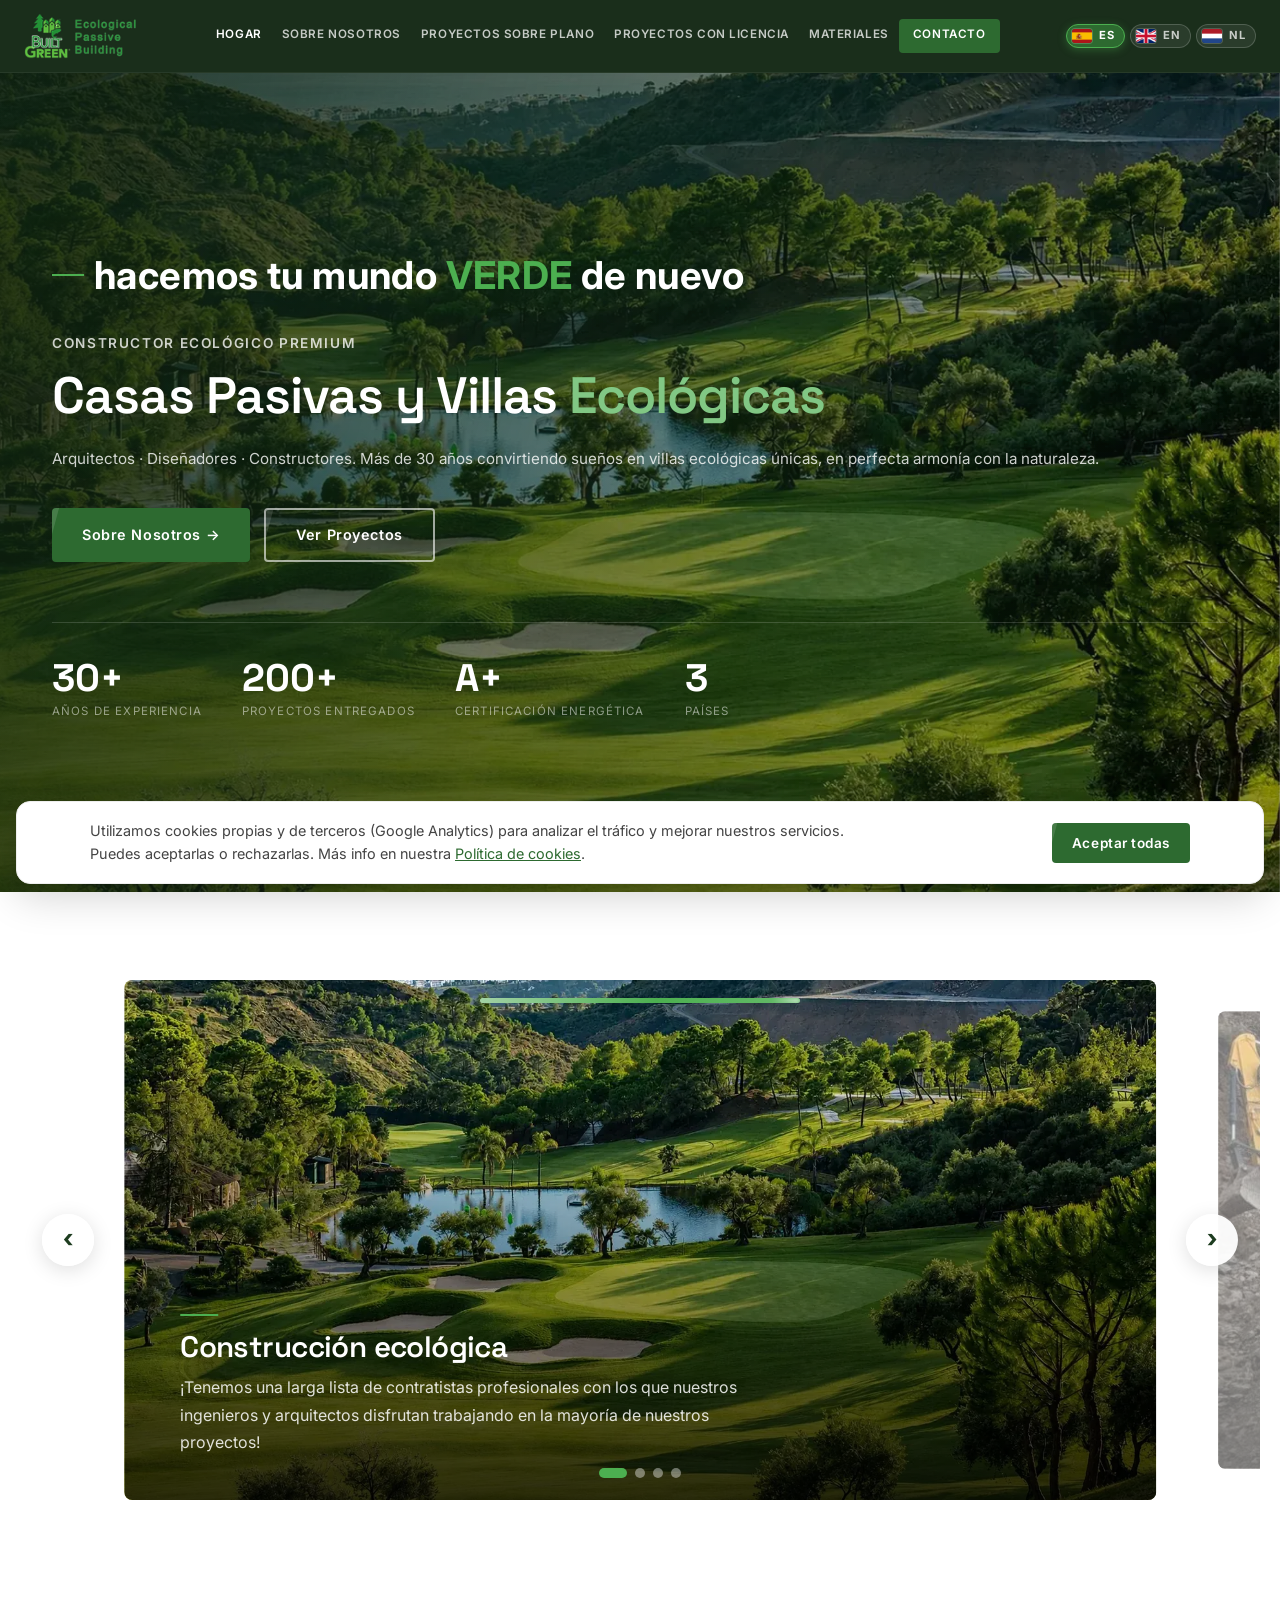
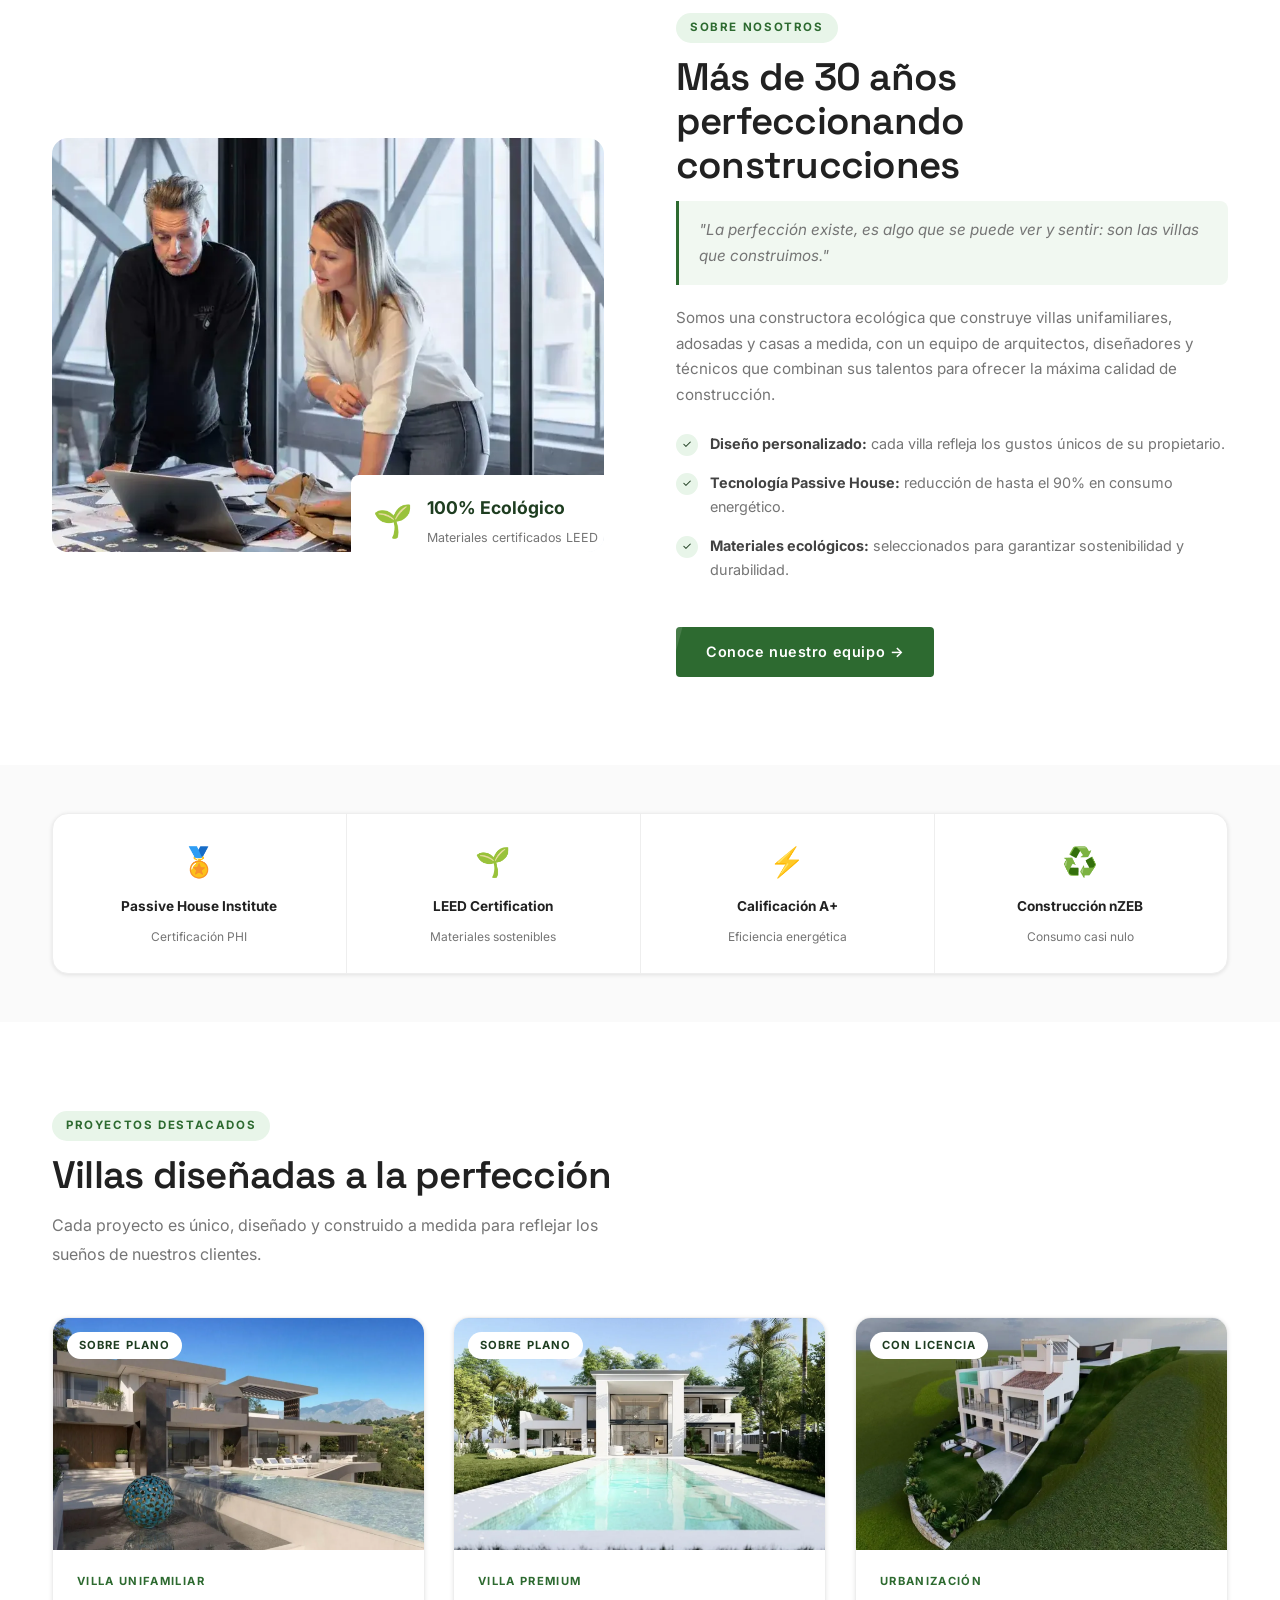
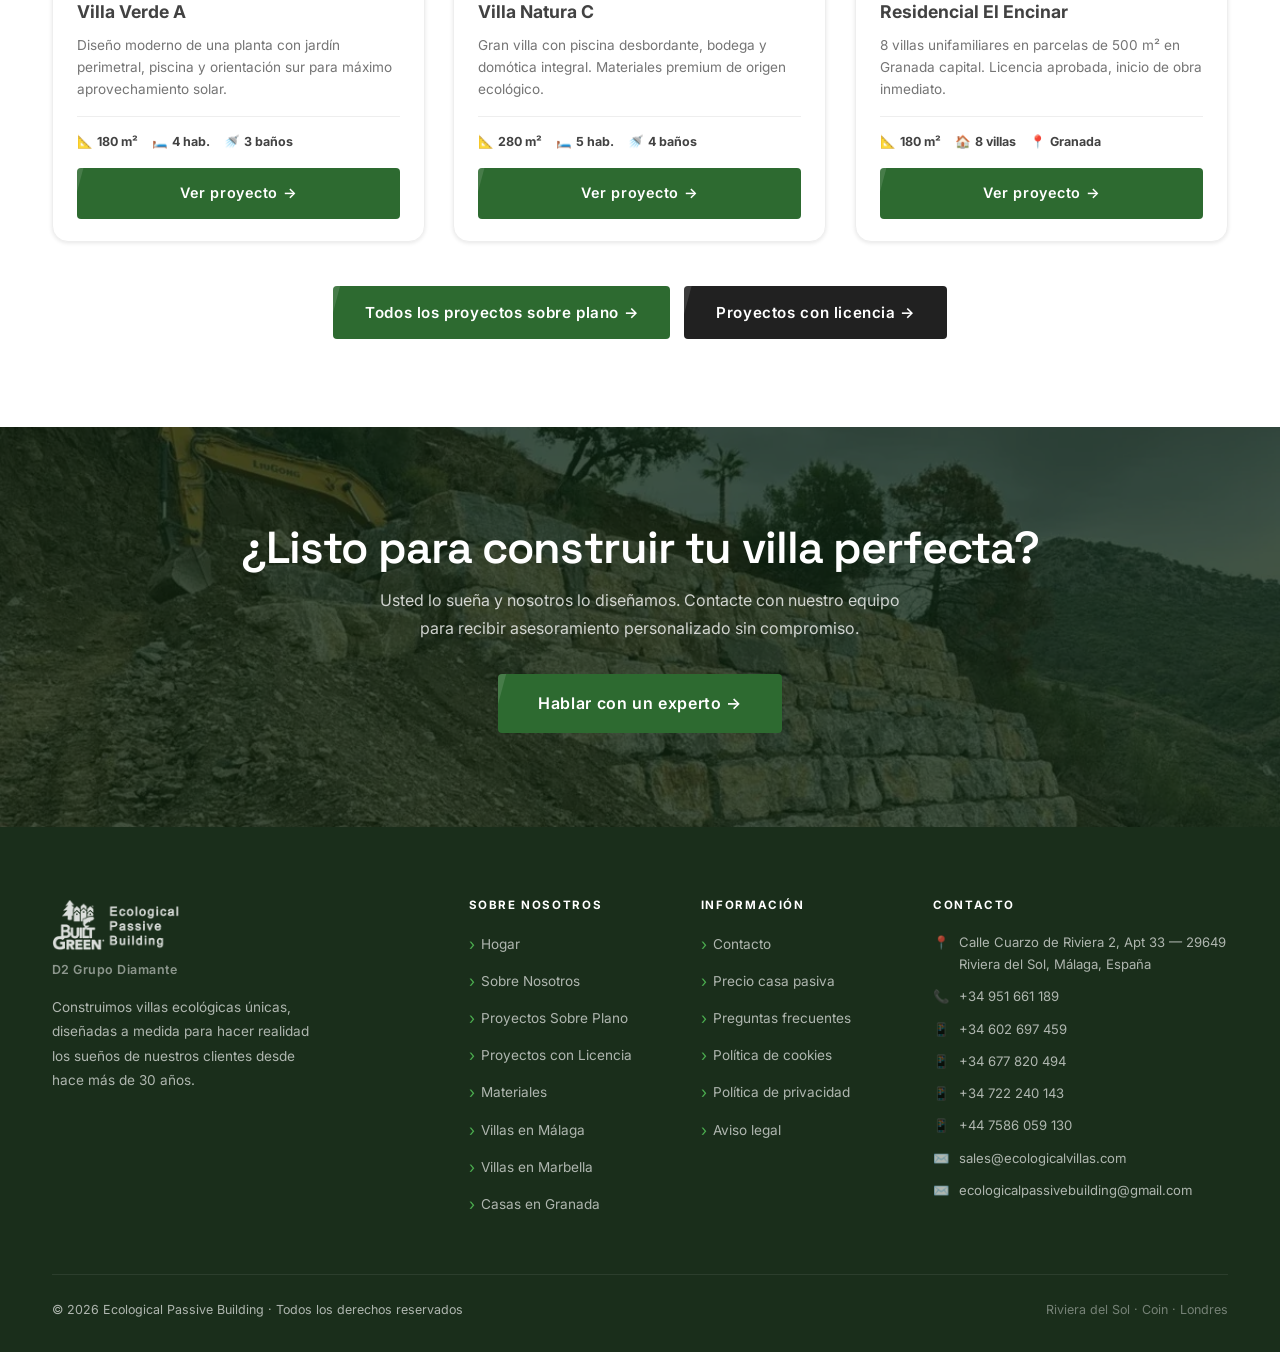
==== commit facbeca2: "Villas: fotos reales de los zips + Villa 042 + SEO social - Galerías con las fotos REALES de cada vi" ====
--- a/index.html
+++ b/index.html
@@ -29,7 +29,7 @@
   <meta property="og:description" content="Constructora ecológica líder en España. Villas pasivas certificadas Passive House y nZEB en Granada, Málaga y Marbella. +30 años de experiencia." />
   <meta property="og:type" content="website" />
   <meta property="og:url" content="https://www.ecologicalpassivebuilding.es/" />
-  <meta property="og:image" content="https://www.ecologicalpassivebuilding.es/images/Logo.png" />
+  <meta property="og:image" content="https://www.ecologicalpassivebuilding.es/images/og/og-cover.jpg" />
   <meta property="og:image:width" content="1200" />
   <meta property="og:image:height" content="630" />
   <meta property="og:image:alt" content="Ecological Passive Building - Constructora ecológica en España" />
@@ -42,7 +42,7 @@
   <meta name="twitter:card" content="summary_large_image" />
   <meta name="twitter:title" content="Casas Pasivas y Villas Ecológicas | Ecological Passive Building" />
   <meta name="twitter:description" content="Constructora ecológica líder en España. Villas pasivas certificadas Passive House y nZEB en Granada, Málaga y Marbella." />
-  <meta name="twitter:image" content="https://www.ecologicalpassivebuilding.es/images/Logo.png" />
+  <meta name="twitter:image" content="https://www.ecologicalpassivebuilding.es/images/og/og-cover.jpg" />
 
   <link rel="icon" type="image/png" href="images/Logo.png" />
   <link rel="apple-touch-icon" href="images/Logo.png" />
--- a/css/styles.css
+++ b/css/styles.css
@@ -367,7 +367,7 @@
 .license-desc { font-size: .88rem; color: var(--gray-600); margin-bottom: 20px; line-height: 1.6; }
 .license-specs { display: grid; grid-template-columns: repeat(3,1fr); background: var(--green-ultra); border-radius: var(--radius); padding: 14px; gap: 8px; }
 .spec { text-align: center; }
-.spec-val { font-weight: 700; color: var(--green-dark); font-size: .95rem; }
+.spec-val { font-weight: 700; color: var(--green-dark); font-size: .85rem; white-space: nowrap; }
 .spec-key { font-size: .68rem; color: var(--gray-600); text-transform: uppercase; letter-spacing: .06em; }
 
 /* ─── MATERIAL CARDS ─── */
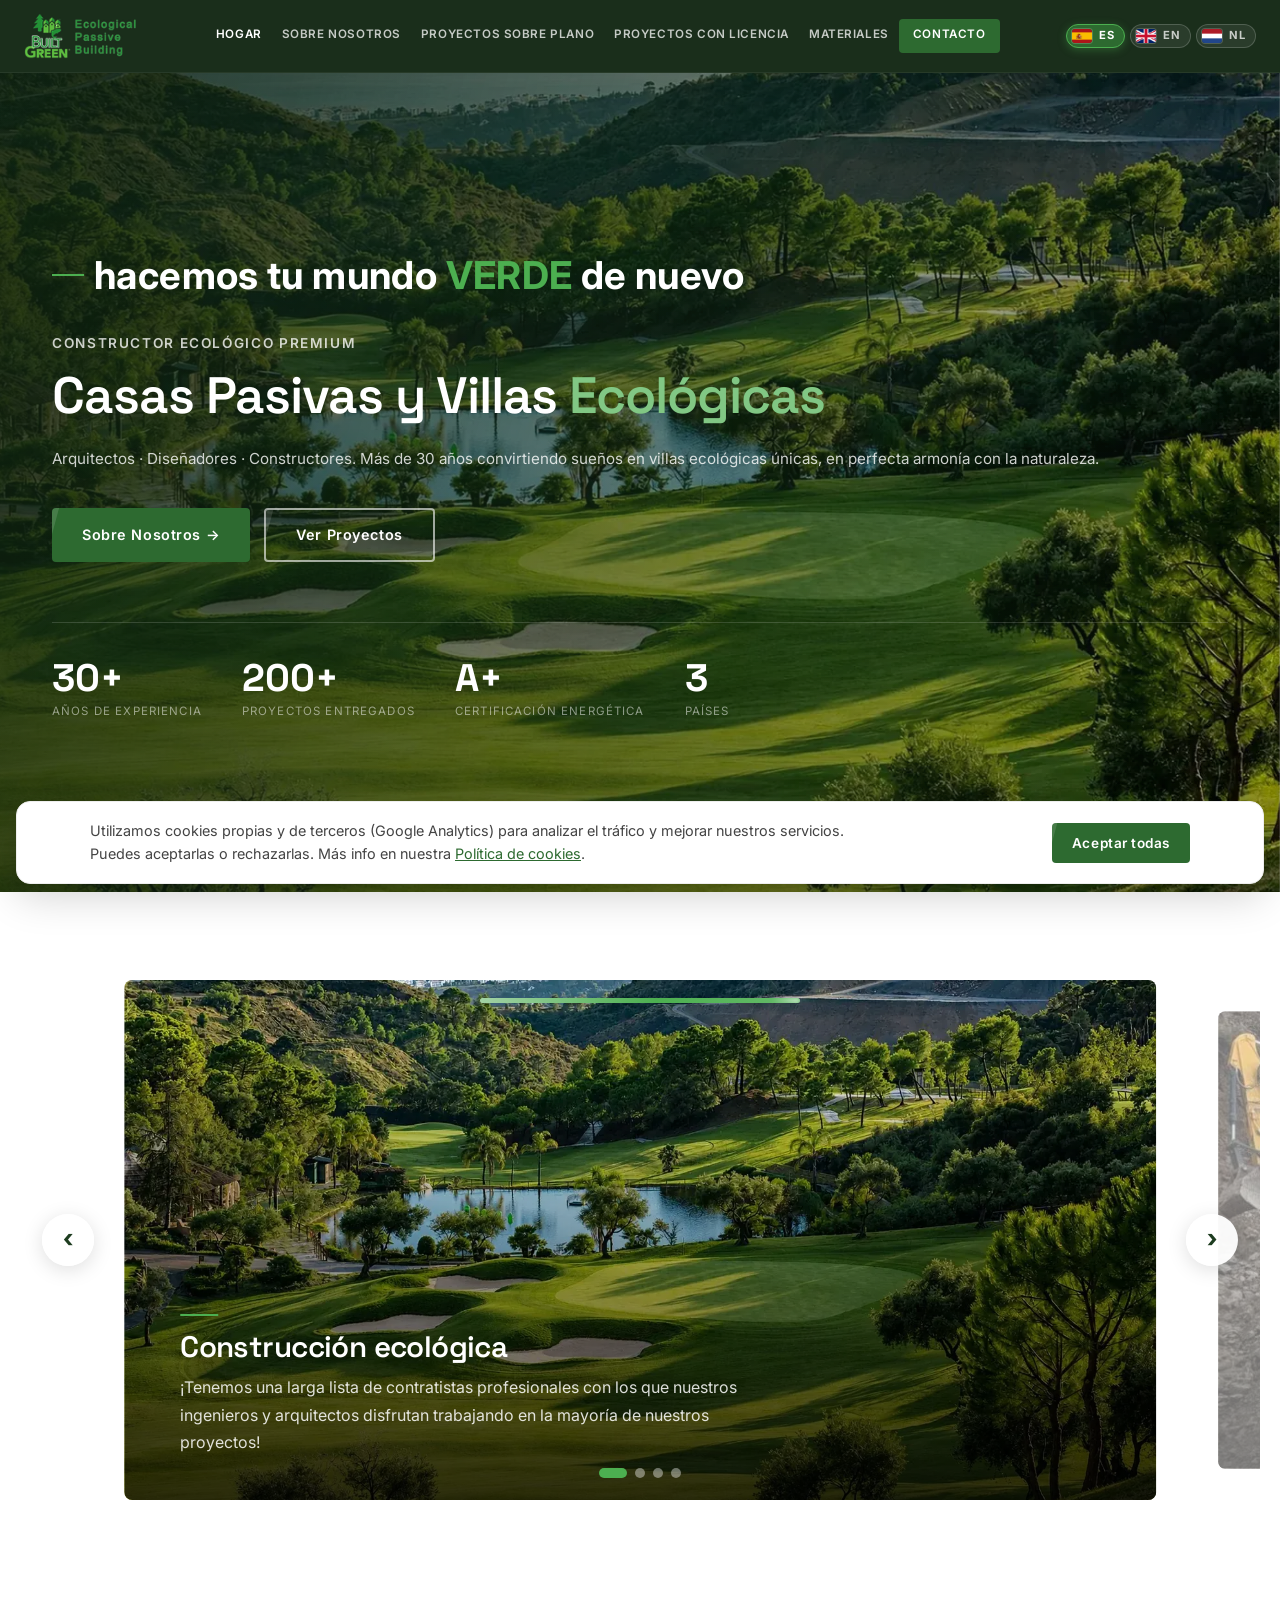
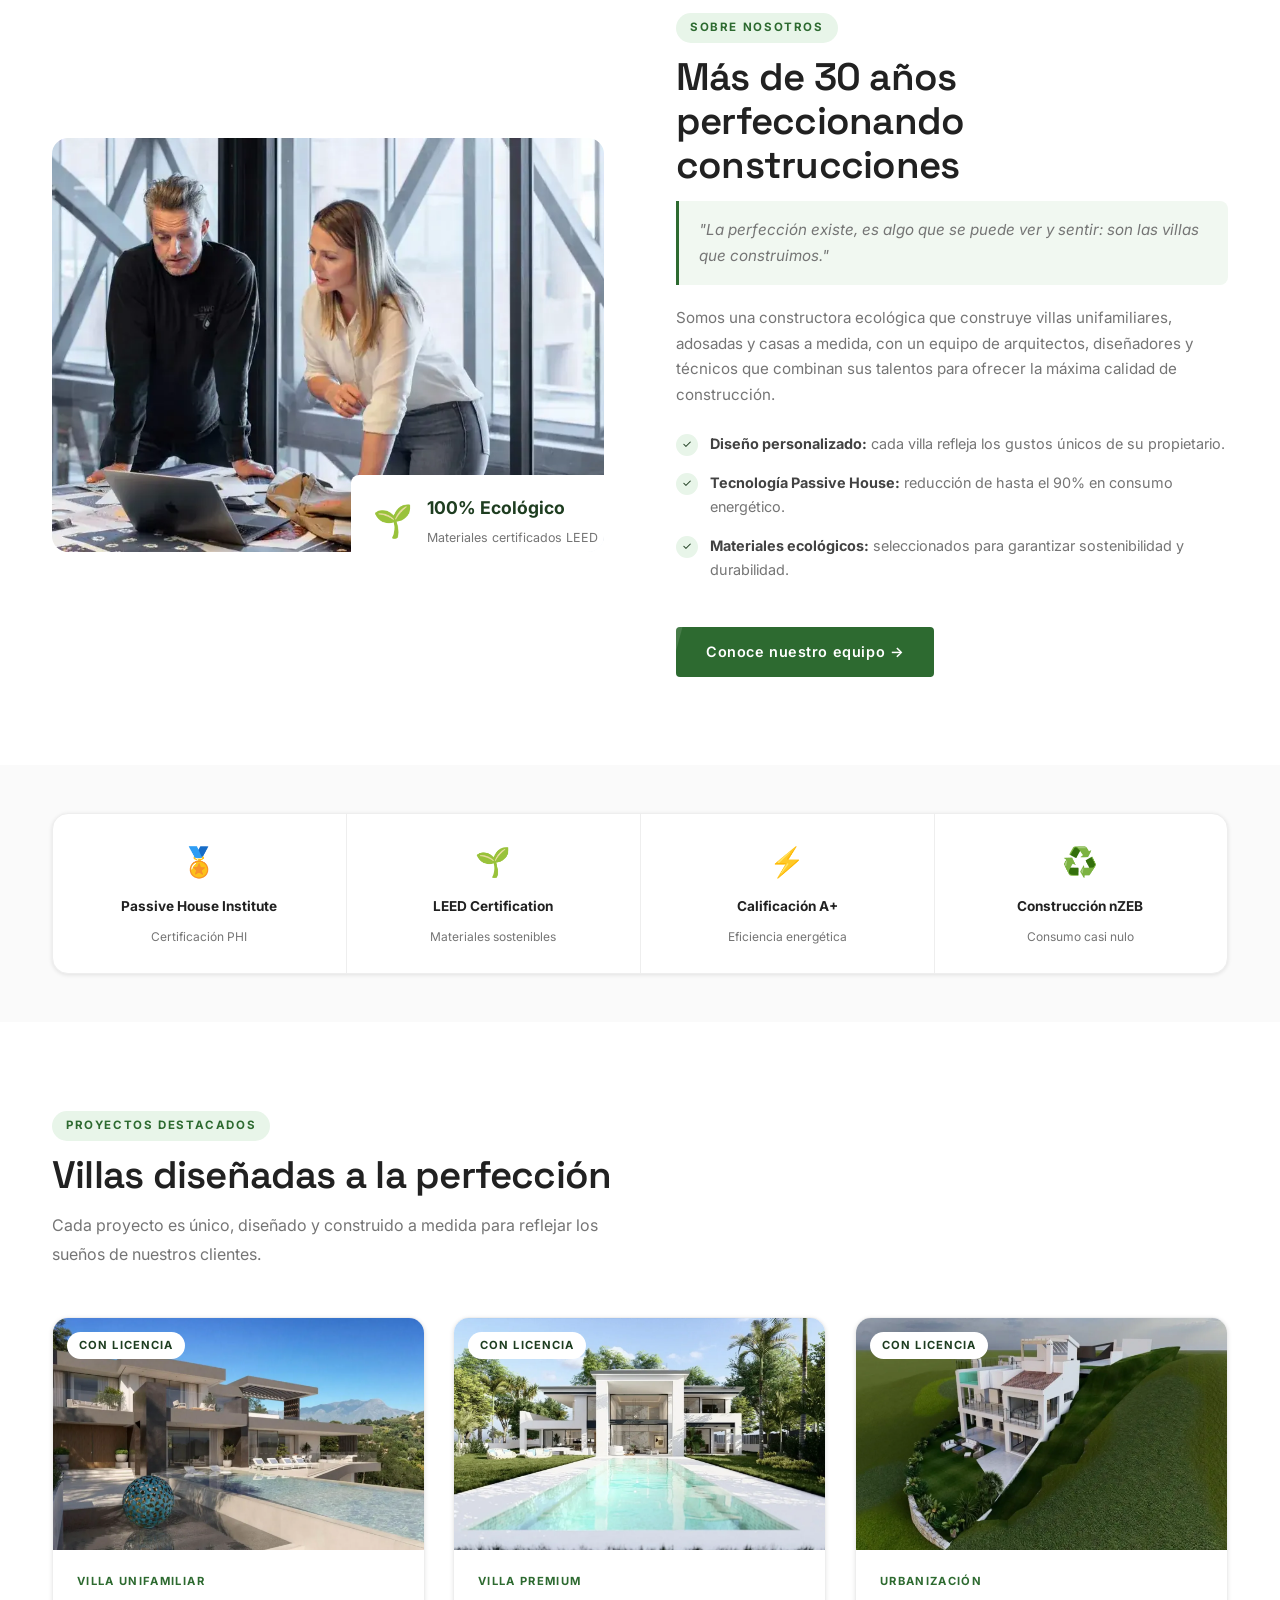
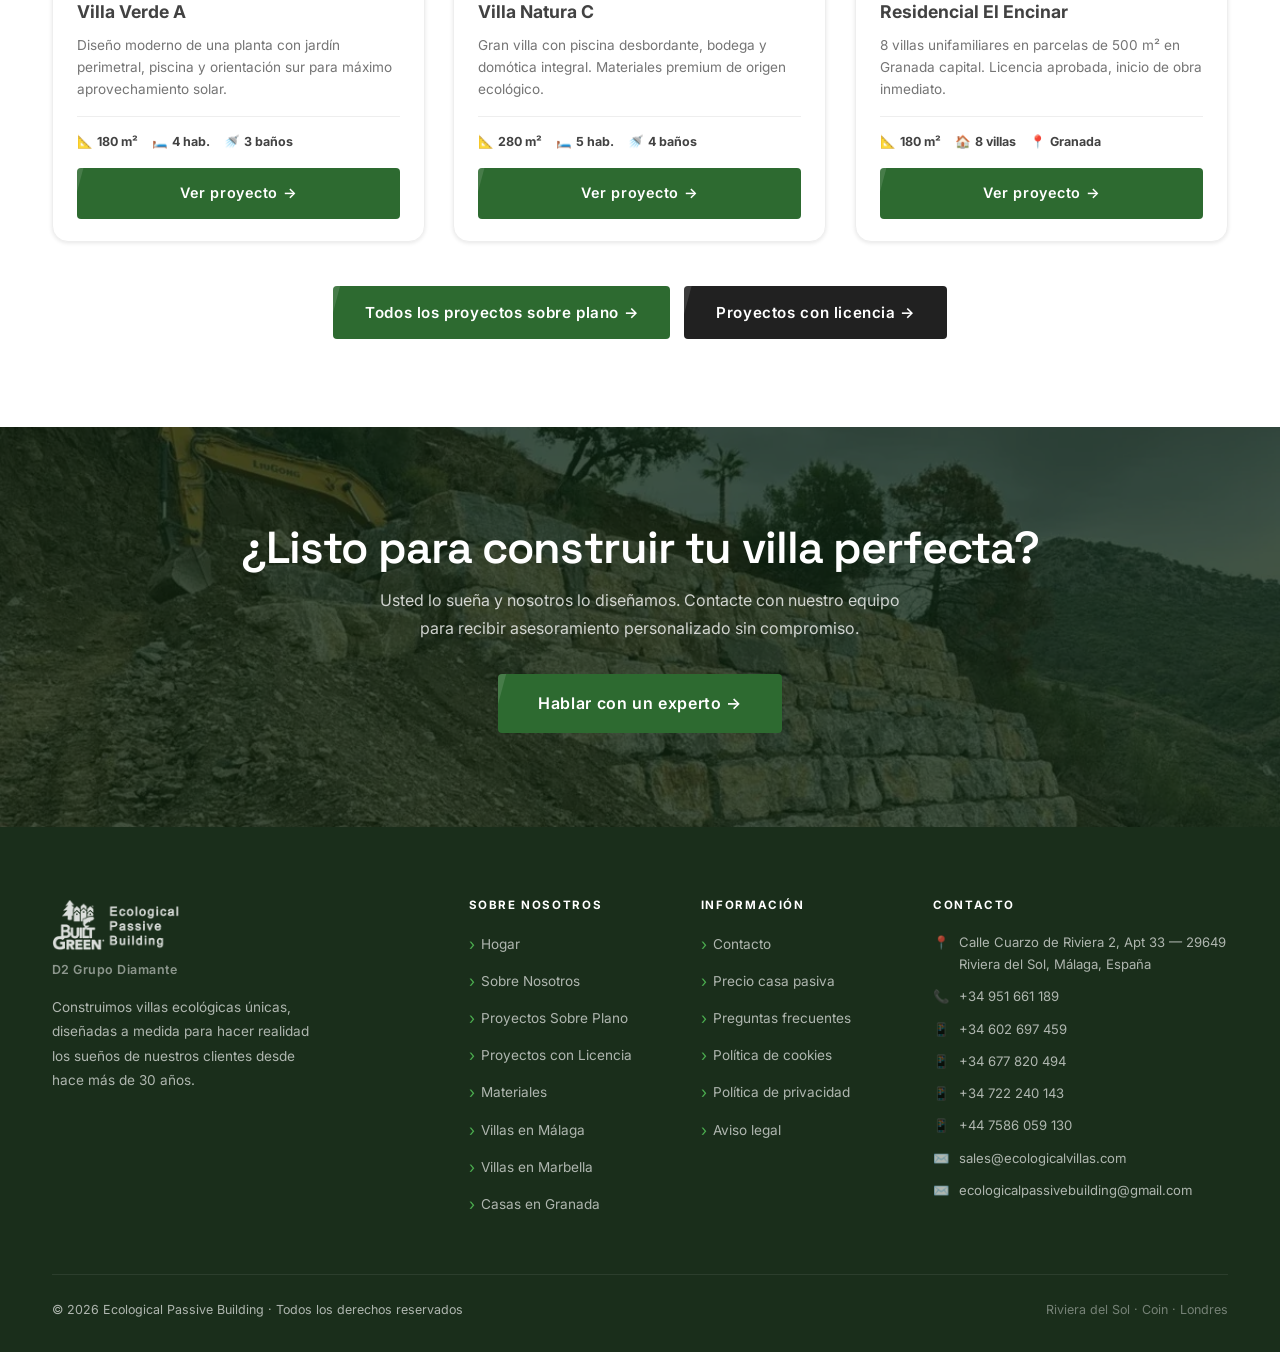
==== commit 0f5f0fd0: "Villas: mover todas a 'Con Licencia' (las 5 tienen licencia aprobada) Según los Word de cada villa, " ====
--- a/index.html
+++ b/index.html
@@ -295,7 +295,7 @@
       <div class="project-card">
         <div class="project-card-img">
           <img width="1200" height="879" src="images/villa-38.webp" alt="Villa 38" loading="lazy" />
-          <span class="card-badge" data-i18n="feat.badge.plan">Sobre Plano</span>
+          <span class="card-badge" data-i18n="feat.badge.lic">Con Licencia</span>
         </div>
         <div class="project-card-body">
           <div class="card-category" data-i18n="feat.c1.cat">Villa Unifamiliar</div>
@@ -306,13 +306,13 @@
             <span class="card-meta-item">🛏️ <strong data-i18n="feat.rooms4">4 hab.</strong></span>
             <span class="card-meta-item">🚿 <strong data-i18n="feat.bath3">3 baños</strong></span>
           </div>
-          <a href="proyectos-plano.html" class="btn btn-primary" style="width:100%;justify-content:center;margin-top:16px;" data-i18n="feat.viewbtn">Ver proyecto →</a>
+          <a href="proyectos-licencia.html" class="btn btn-primary" style="width:100%;justify-content:center;margin-top:16px;" data-i18n="feat.viewbtn">Ver proyecto →</a>
         </div>
       </div>
       <div class="project-card">
         <div class="project-card-img">
           <img width="1200" height="678" src="images/villa-049.webp" alt="Villa 049" loading="lazy" />
-          <span class="card-badge" data-i18n="feat.badge.plan">Sobre Plano</span>
+          <span class="card-badge" data-i18n="feat.badge.lic">Con Licencia</span>
         </div>
         <div class="project-card-body">
           <div class="card-category" data-i18n="feat.c2.cat">Villa Premium</div>
@@ -323,7 +323,7 @@
             <span class="card-meta-item">🛏️ <strong data-i18n="feat.rooms5">5 hab.</strong></span>
             <span class="card-meta-item">🚿 <strong data-i18n="feat.bath4">4 baños</strong></span>
           </div>
-          <a href="proyectos-plano.html" class="btn btn-primary" style="width:100%;justify-content:center;margin-top:16px;" data-i18n="feat.viewbtn">Ver proyecto →</a>
+          <a href="proyectos-licencia.html" class="btn btn-primary" style="width:100%;justify-content:center;margin-top:16px;" data-i18n="feat.viewbtn">Ver proyecto →</a>
         </div>
       </div>
       <div class="project-card">
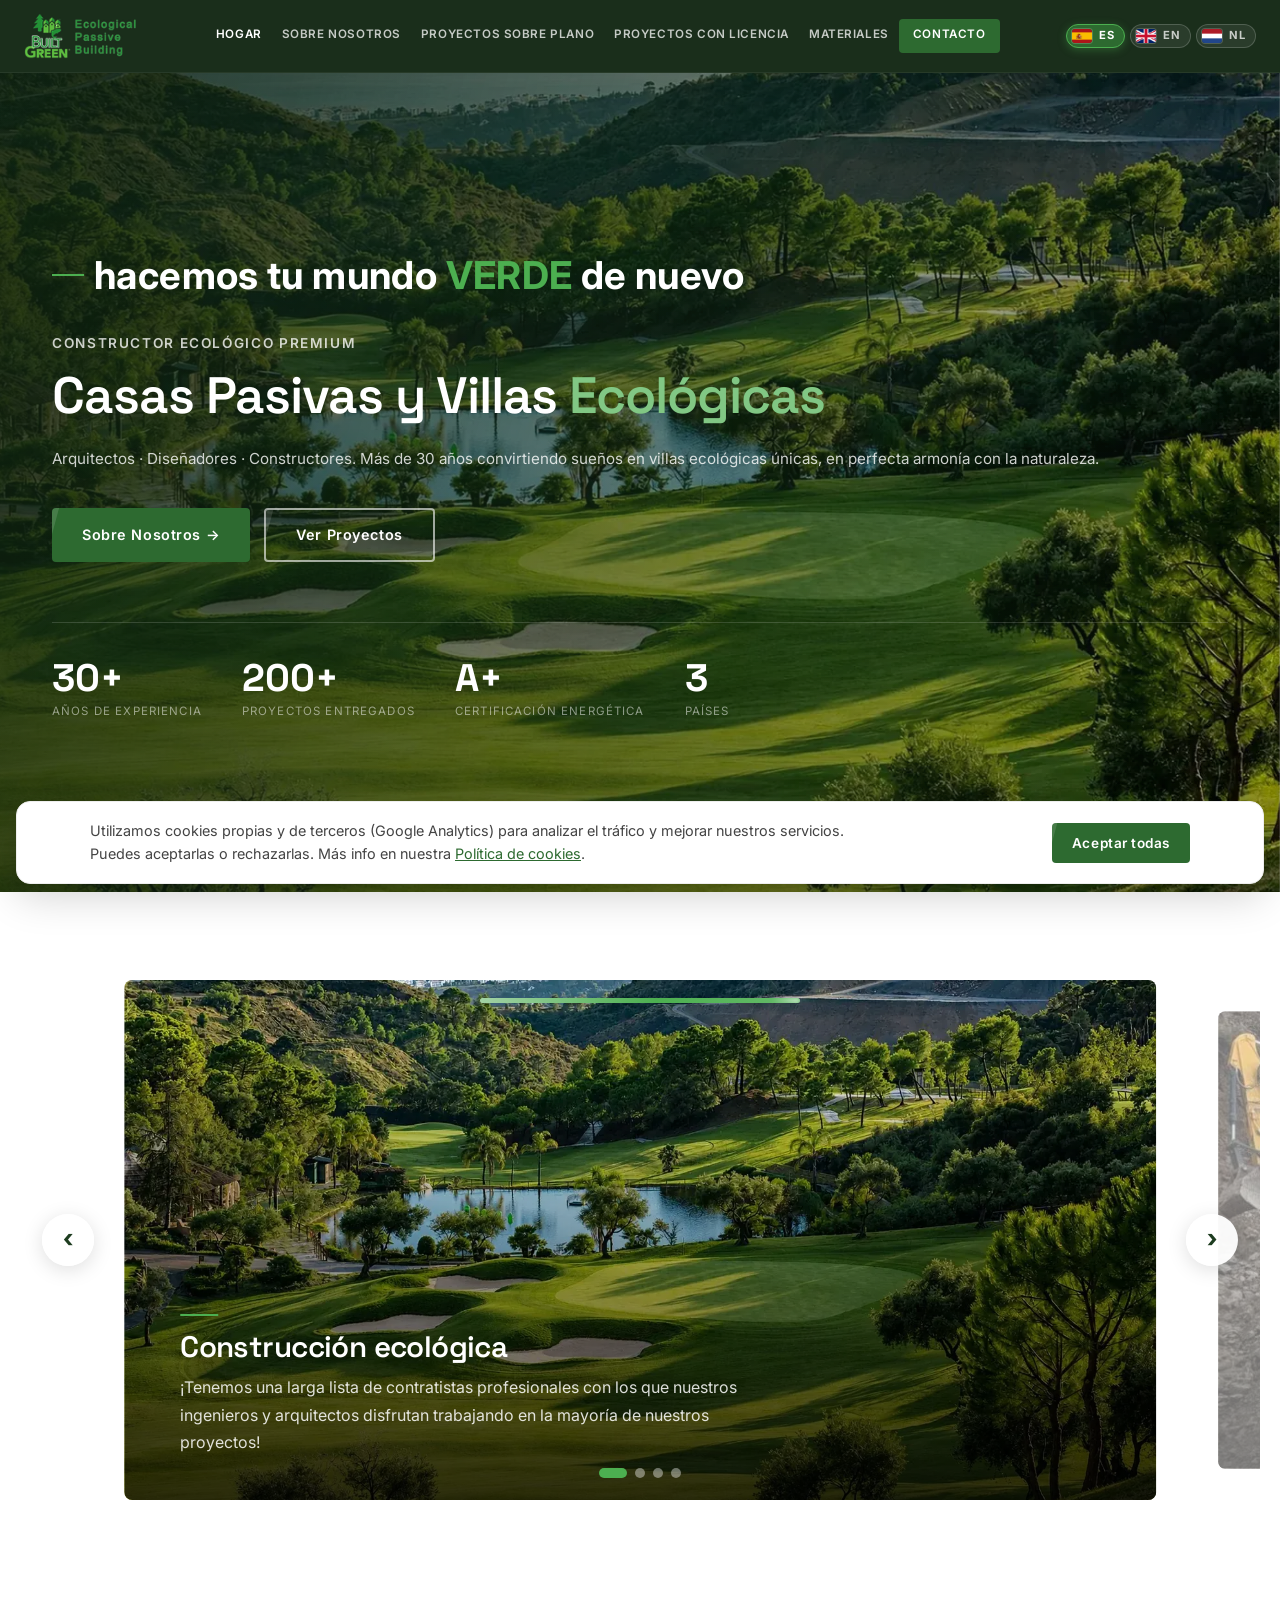
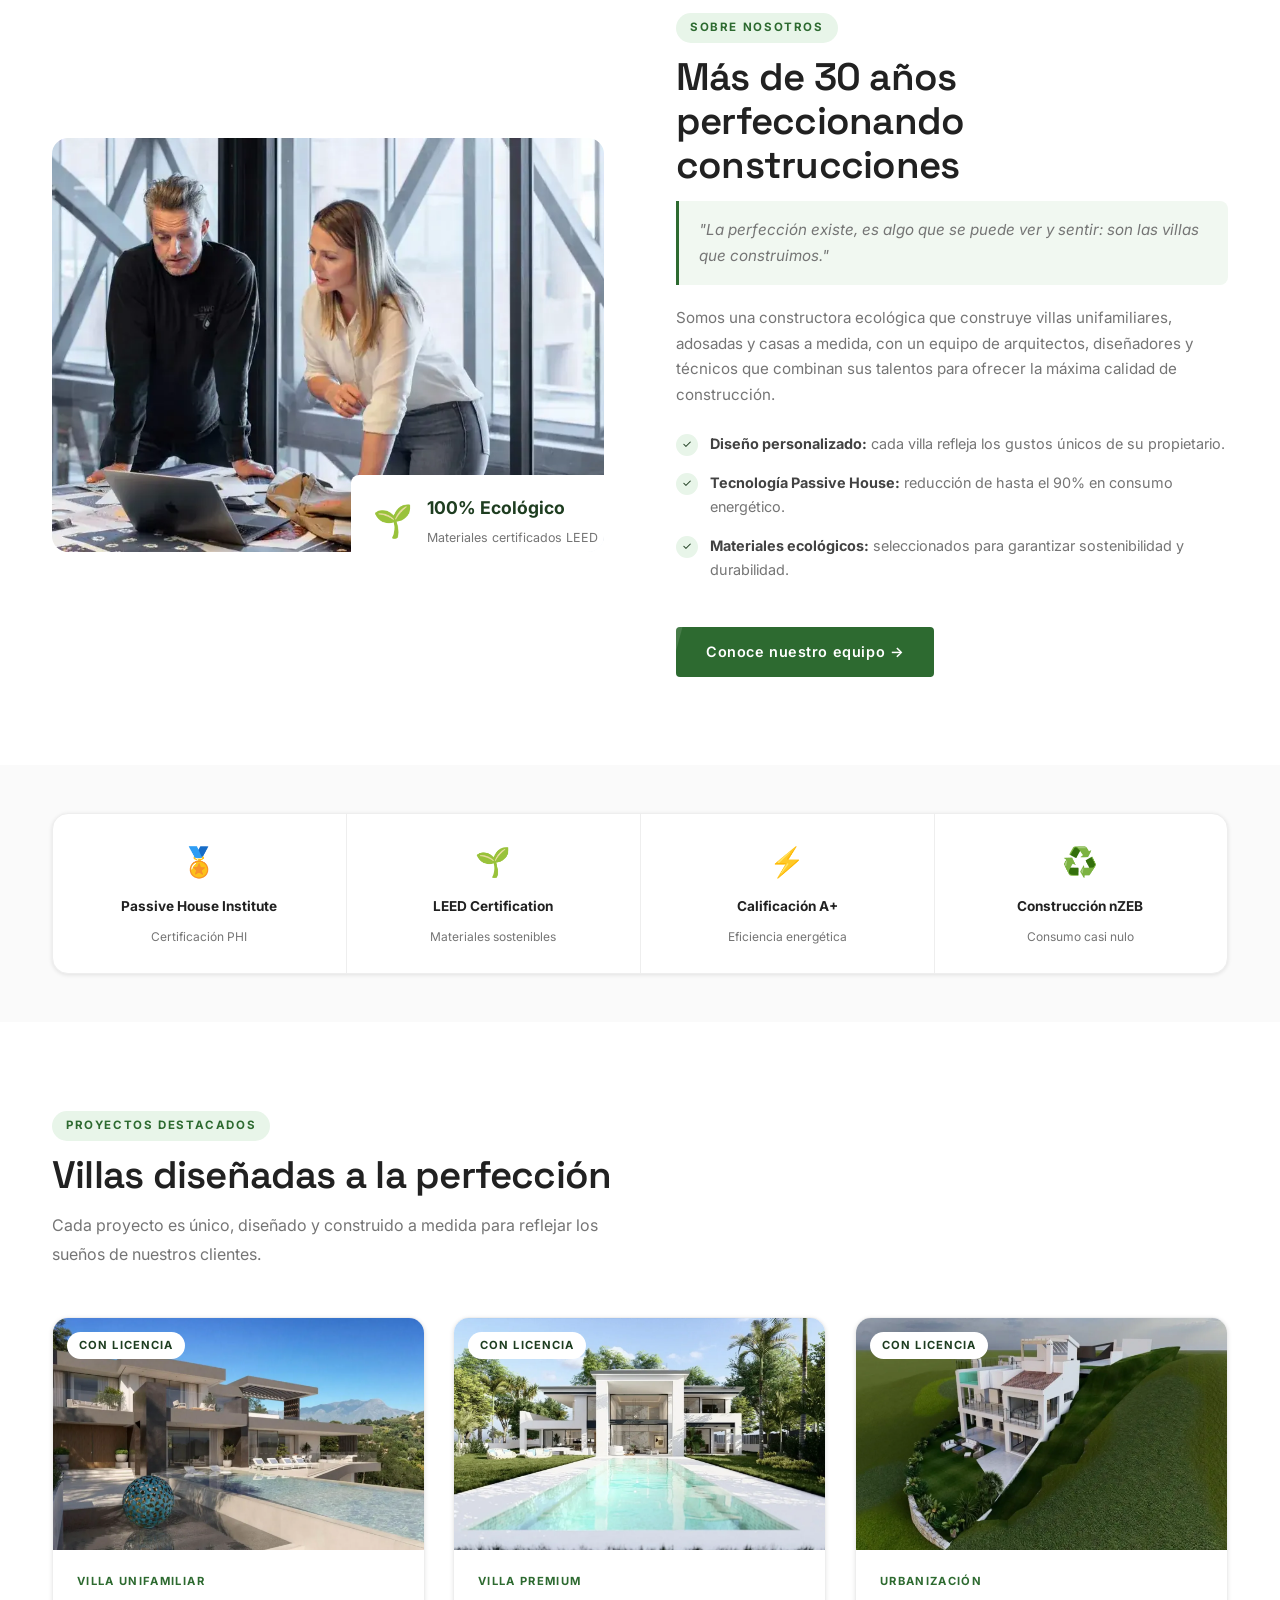
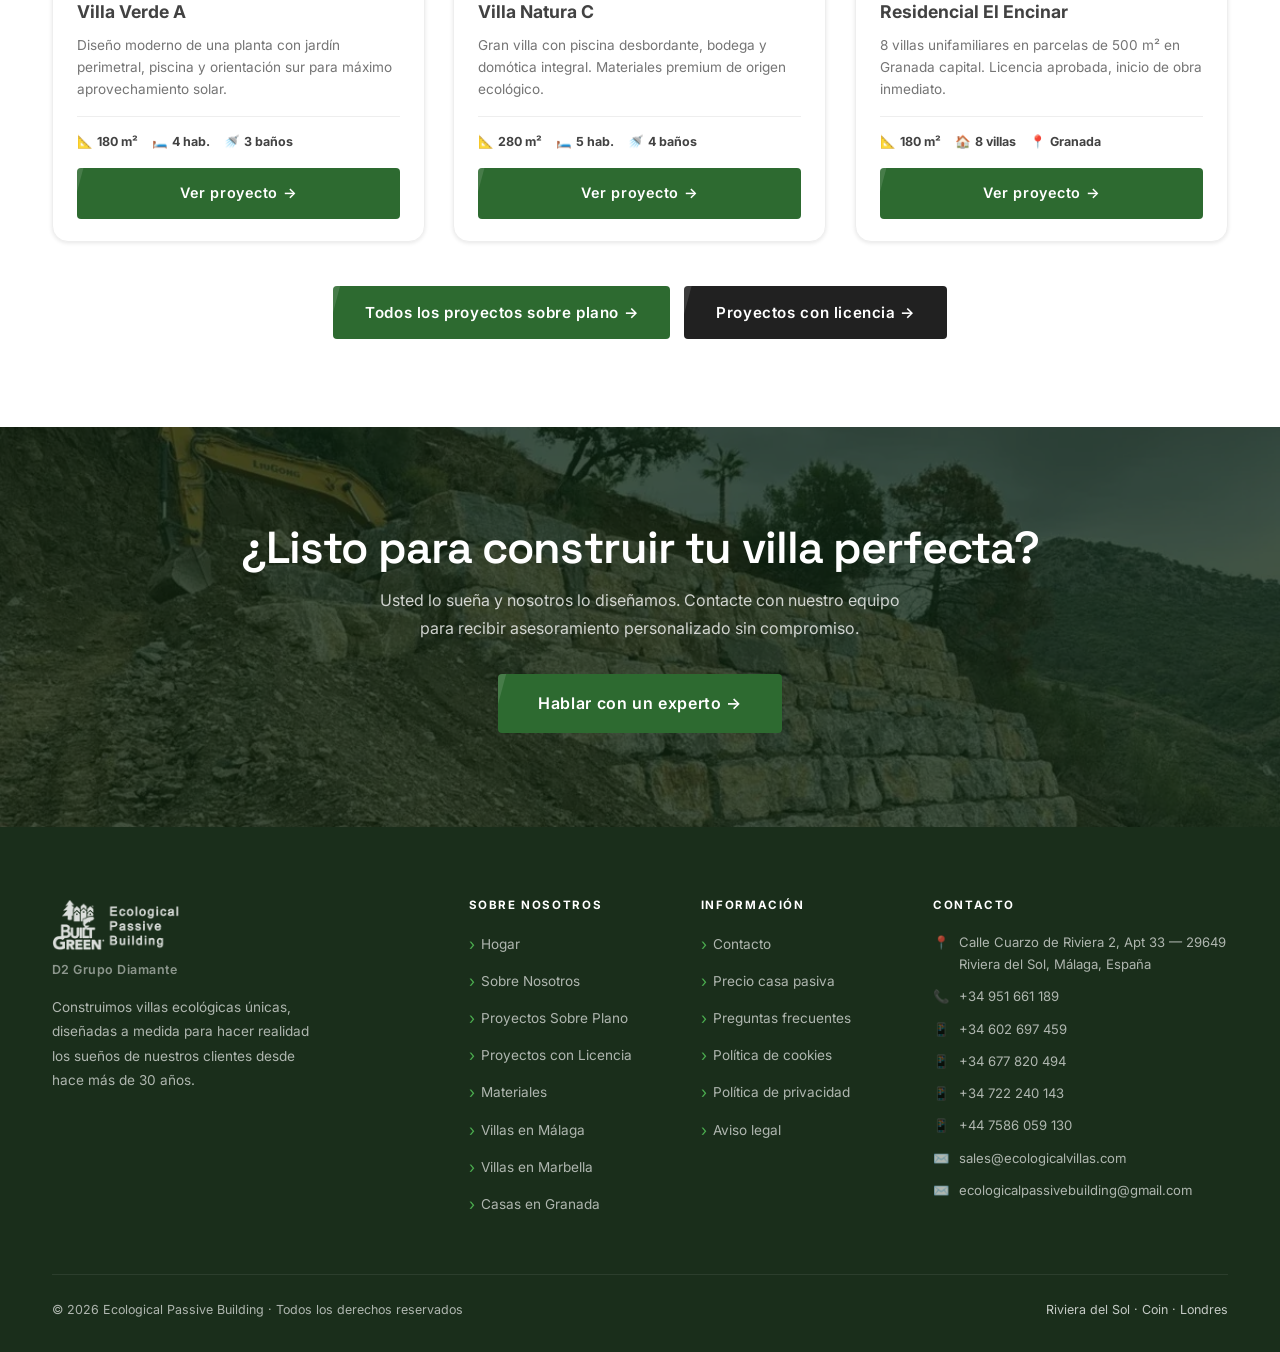
==== commit 90b158c5: "Rendimiento y accesibilidad: fuentes no bloqueantes, caché JS/CSS y fixes a11y - Fuentes de Google a" ====
--- a/index.html
+++ b/index.html
@@ -48,7 +48,8 @@
   <link rel="apple-touch-icon" href="images/Logo.png" />
   <link rel="preconnect" href="https://fonts.googleapis.com" />
   <link rel="preconnect" href="https://fonts.gstatic.com" crossorigin />
-  <link href="https://fonts.googleapis.com/css2?family=Inter:wght@400;500;600;700&family=Space+Grotesk:wght@500;600;700&display=swap" rel="stylesheet" />
+  <link rel="preload" as="style" href="https://fonts.googleapis.com/css2?family=Inter:wght@400;500;600;700&family=Space+Grotesk:wght@500;600;700&display=swap" data-fonts />
+  <noscript><link href="https://fonts.googleapis.com/css2?family=Inter:wght@400;500;600;700&family=Space+Grotesk:wght@500;600;700&display=swap" rel="stylesheet" /></noscript>
   <link rel="stylesheet" href="css/styles.css" />
   <!-- Preload de la imagen principal (LCP) para acelerar la carga visible -->
   <link rel="preload" as="image" href="images/imagen-1.webp" fetchpriority="high" />
@@ -195,6 +196,7 @@
 
 <!-- ══ SERVICES CAROUSEL ════════════════════ -->
 <section id="services">
+  <h2 class="sr-only" data-i18n="svc.h2">Nuestros servicios</h2>
   <div class="services-carousel" id="servicesCarousel">
     <div class="carousel-progress" aria-hidden="true">
       <div class="carousel-progress-bar" id="svcProgress"></div>
--- a/css/styles.css
+++ b/css/styles.css
@@ -450,7 +450,9 @@
 .footer-brand { }
 .footer-brand img { height: 52px; width: auto; margin-bottom: 16px; filter: brightness(0) invert(1); opacity: .85; }
 .footer-brand p { font-size: .85rem; line-height: 1.8; max-width: 260px; }
-.footer-col h5 { color: var(--white); font-size: .72rem; font-weight: 700; text-transform: uppercase; letter-spacing: .14em; margin-bottom: 18px; font-family: inherit; }
+.footer-col h2 { color: var(--white); font-size: .72rem; font-weight: 700; text-transform: uppercase; letter-spacing: .14em; margin-bottom: 18px; font-family: inherit; }
+/* Texto solo para lectores de pantalla (accesibilidad: encabezados de sección sin impacto visual) */
+.sr-only { position: absolute !important; width: 1px; height: 1px; padding: 0; margin: -1px; overflow: hidden; clip: rect(0, 0, 0, 0); white-space: nowrap; border: 0; }
 .footer-col ul { display: flex; flex-direction: column; gap: 10px; }
 .footer-col ul li a { font-size: .85rem; transition: color var(--transition); display: flex; align-items: center; gap: 6px; }
 .footer-col ul li a::before { content: '›'; color: var(--green-accent); font-size: 1rem; }
